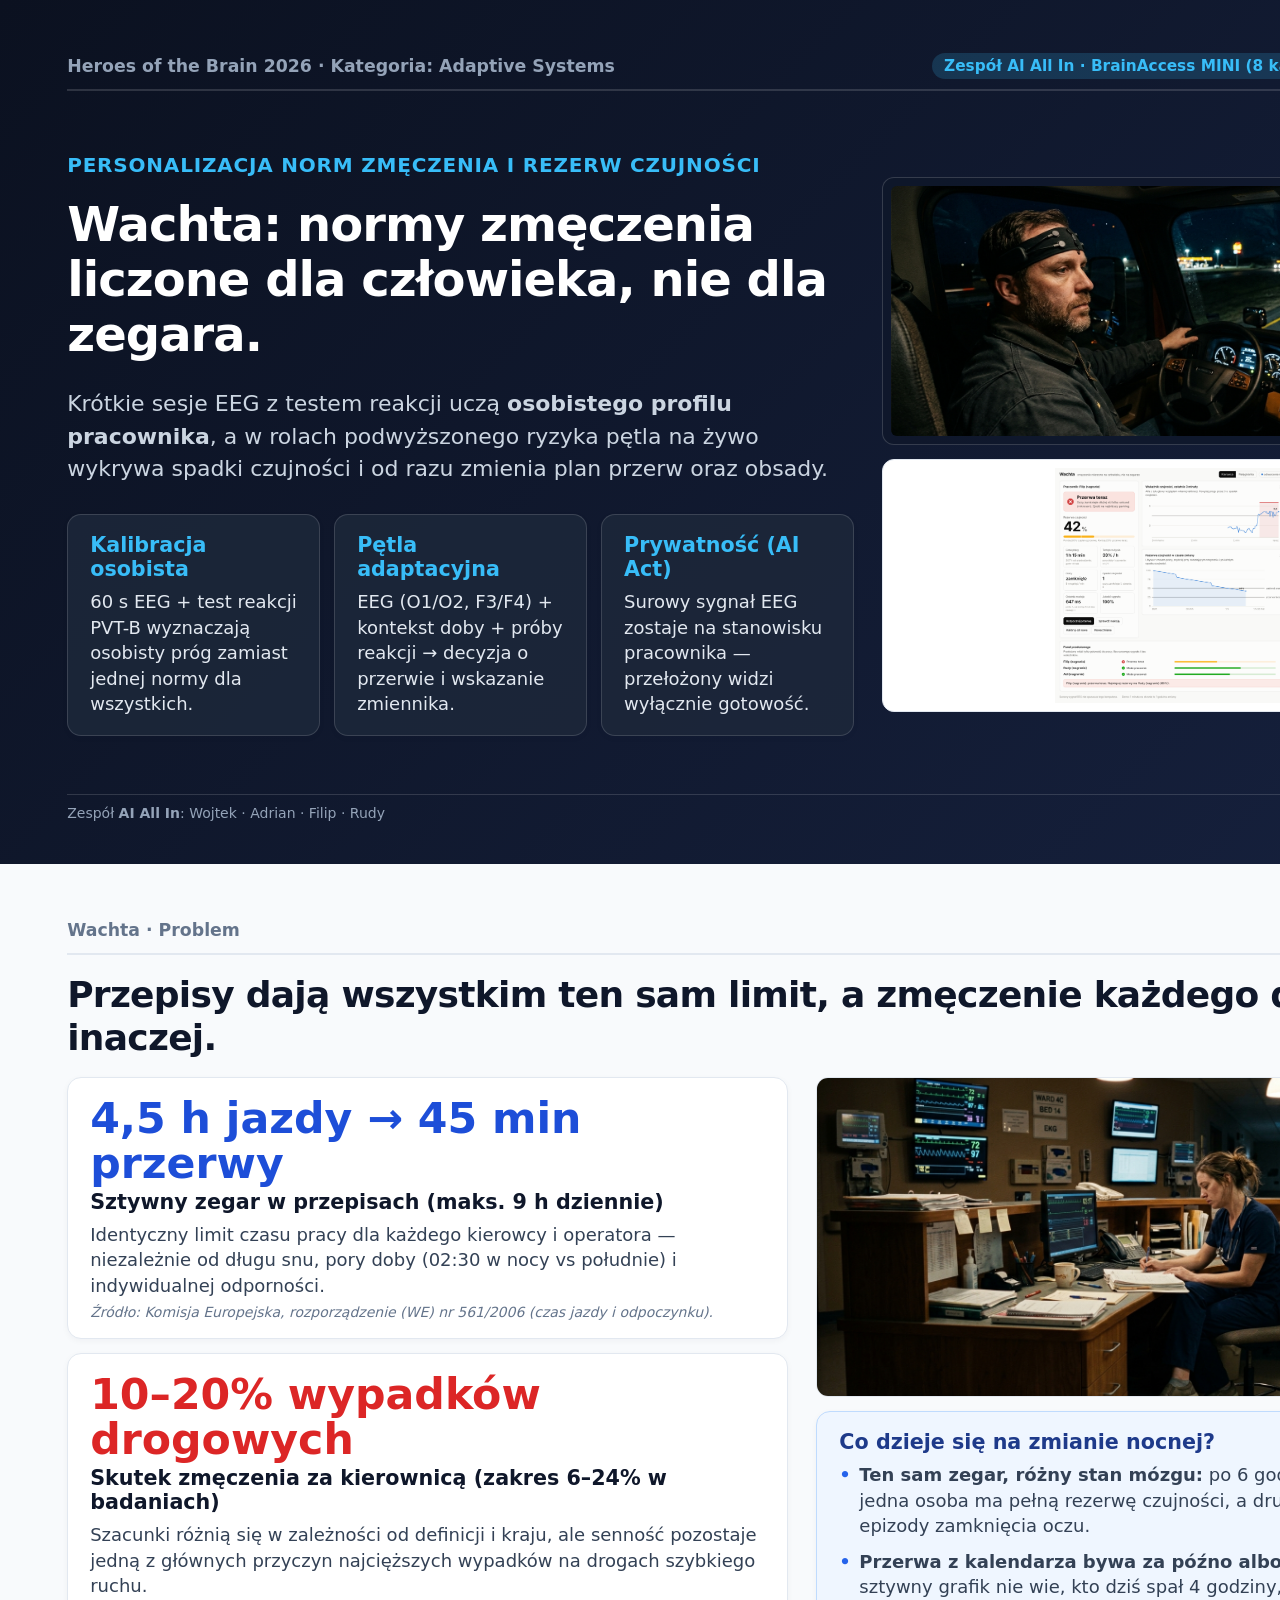
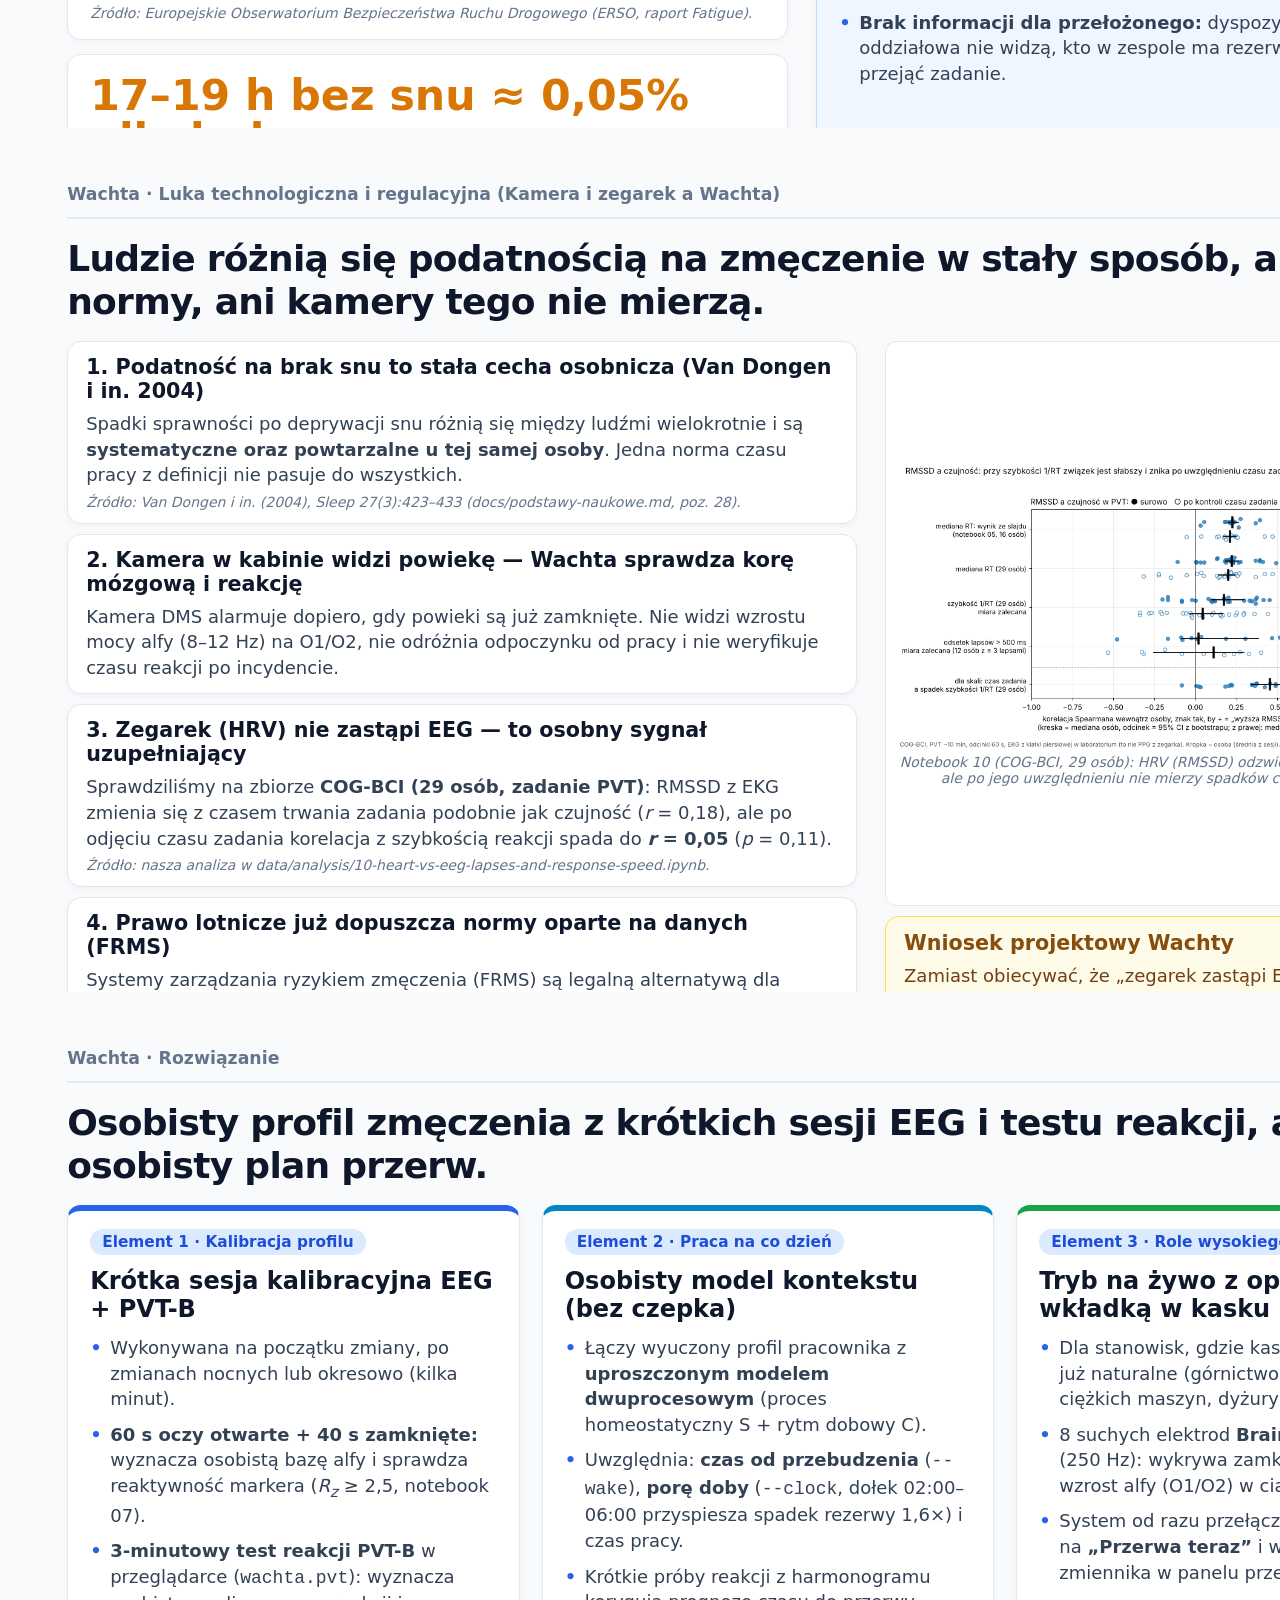
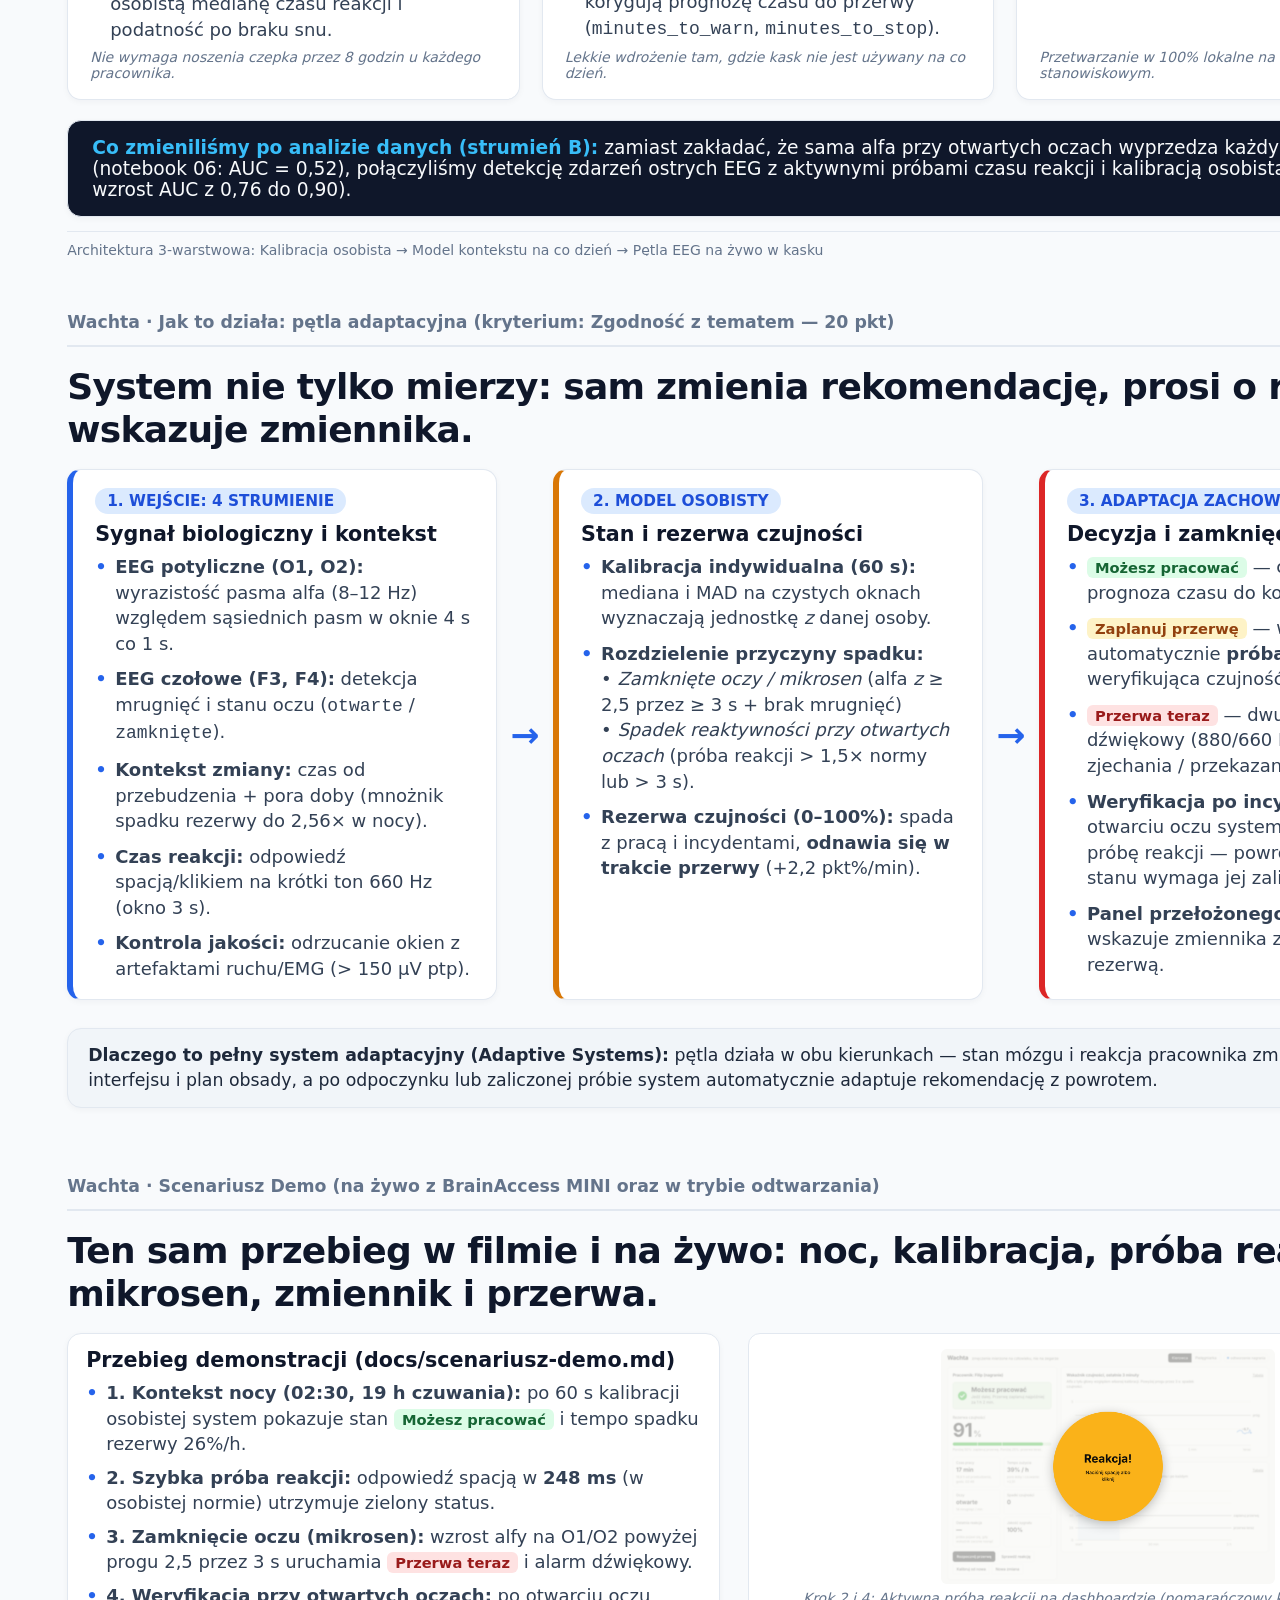
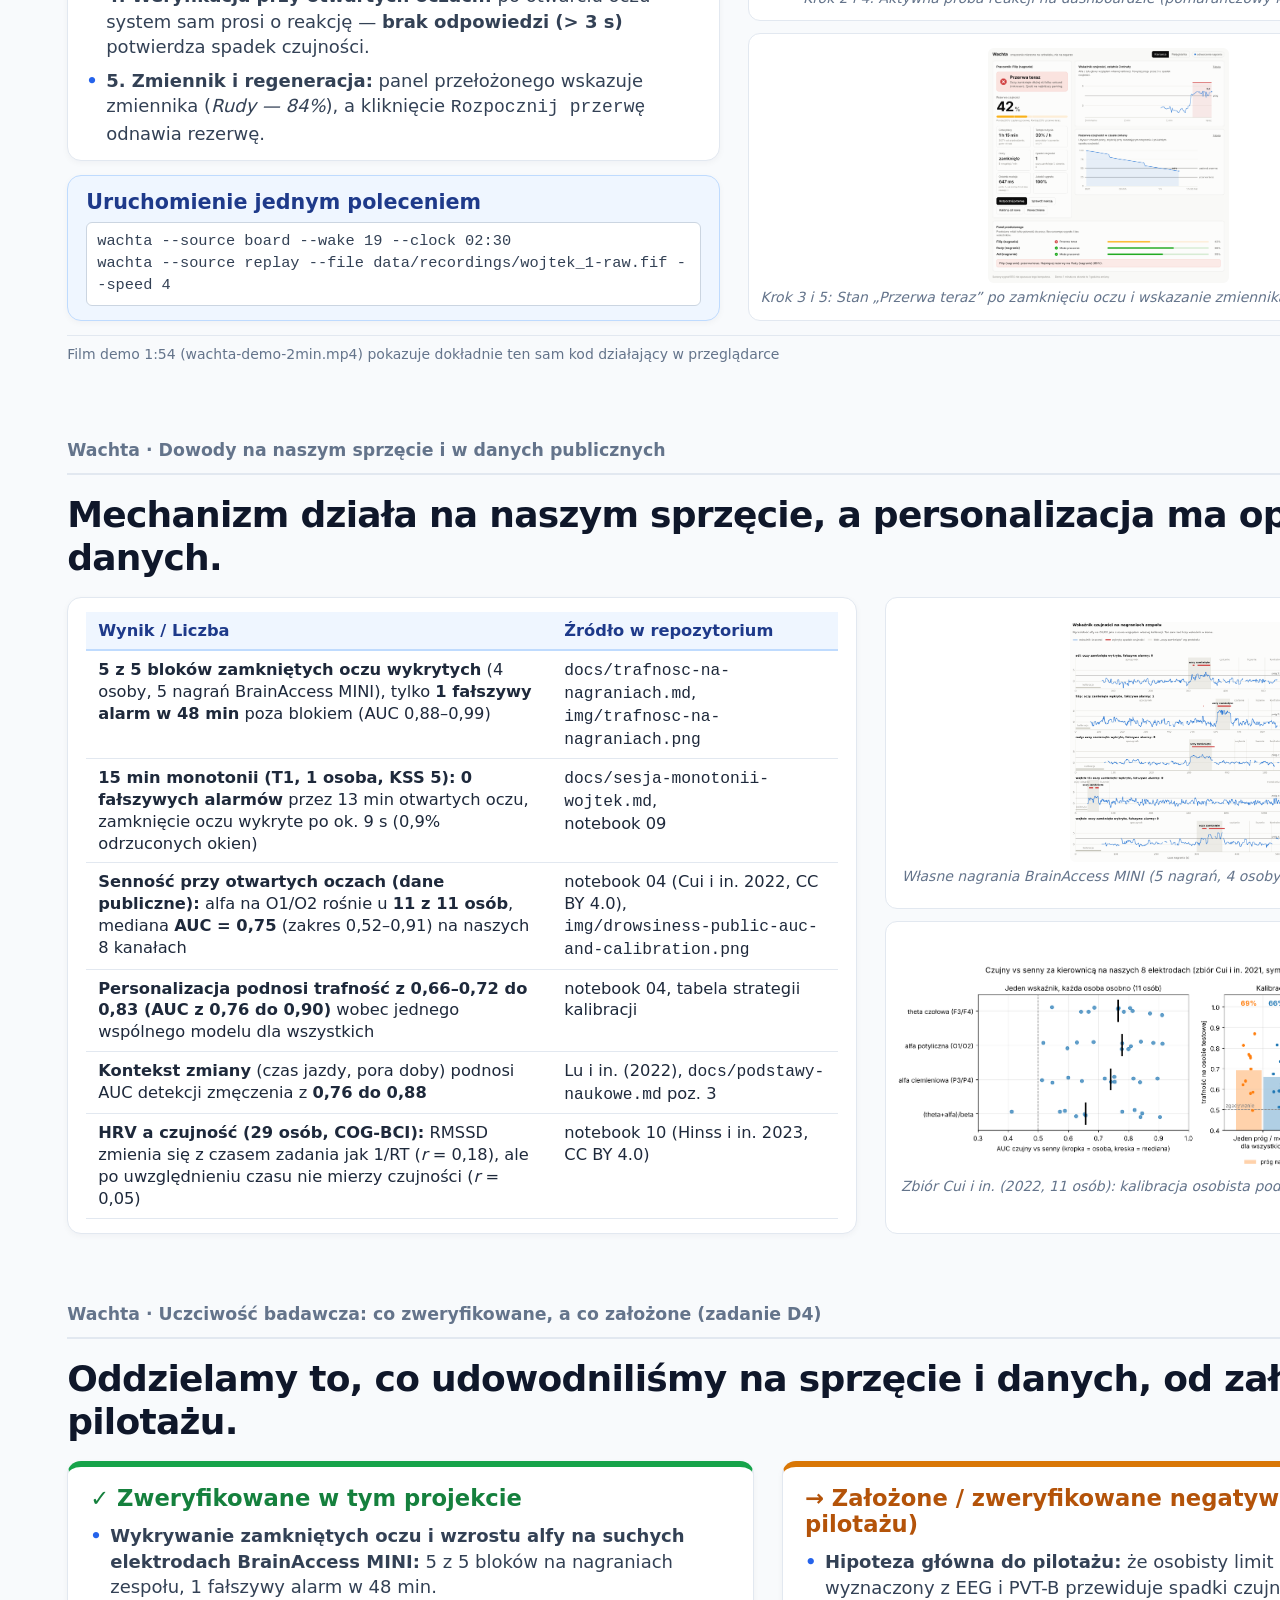
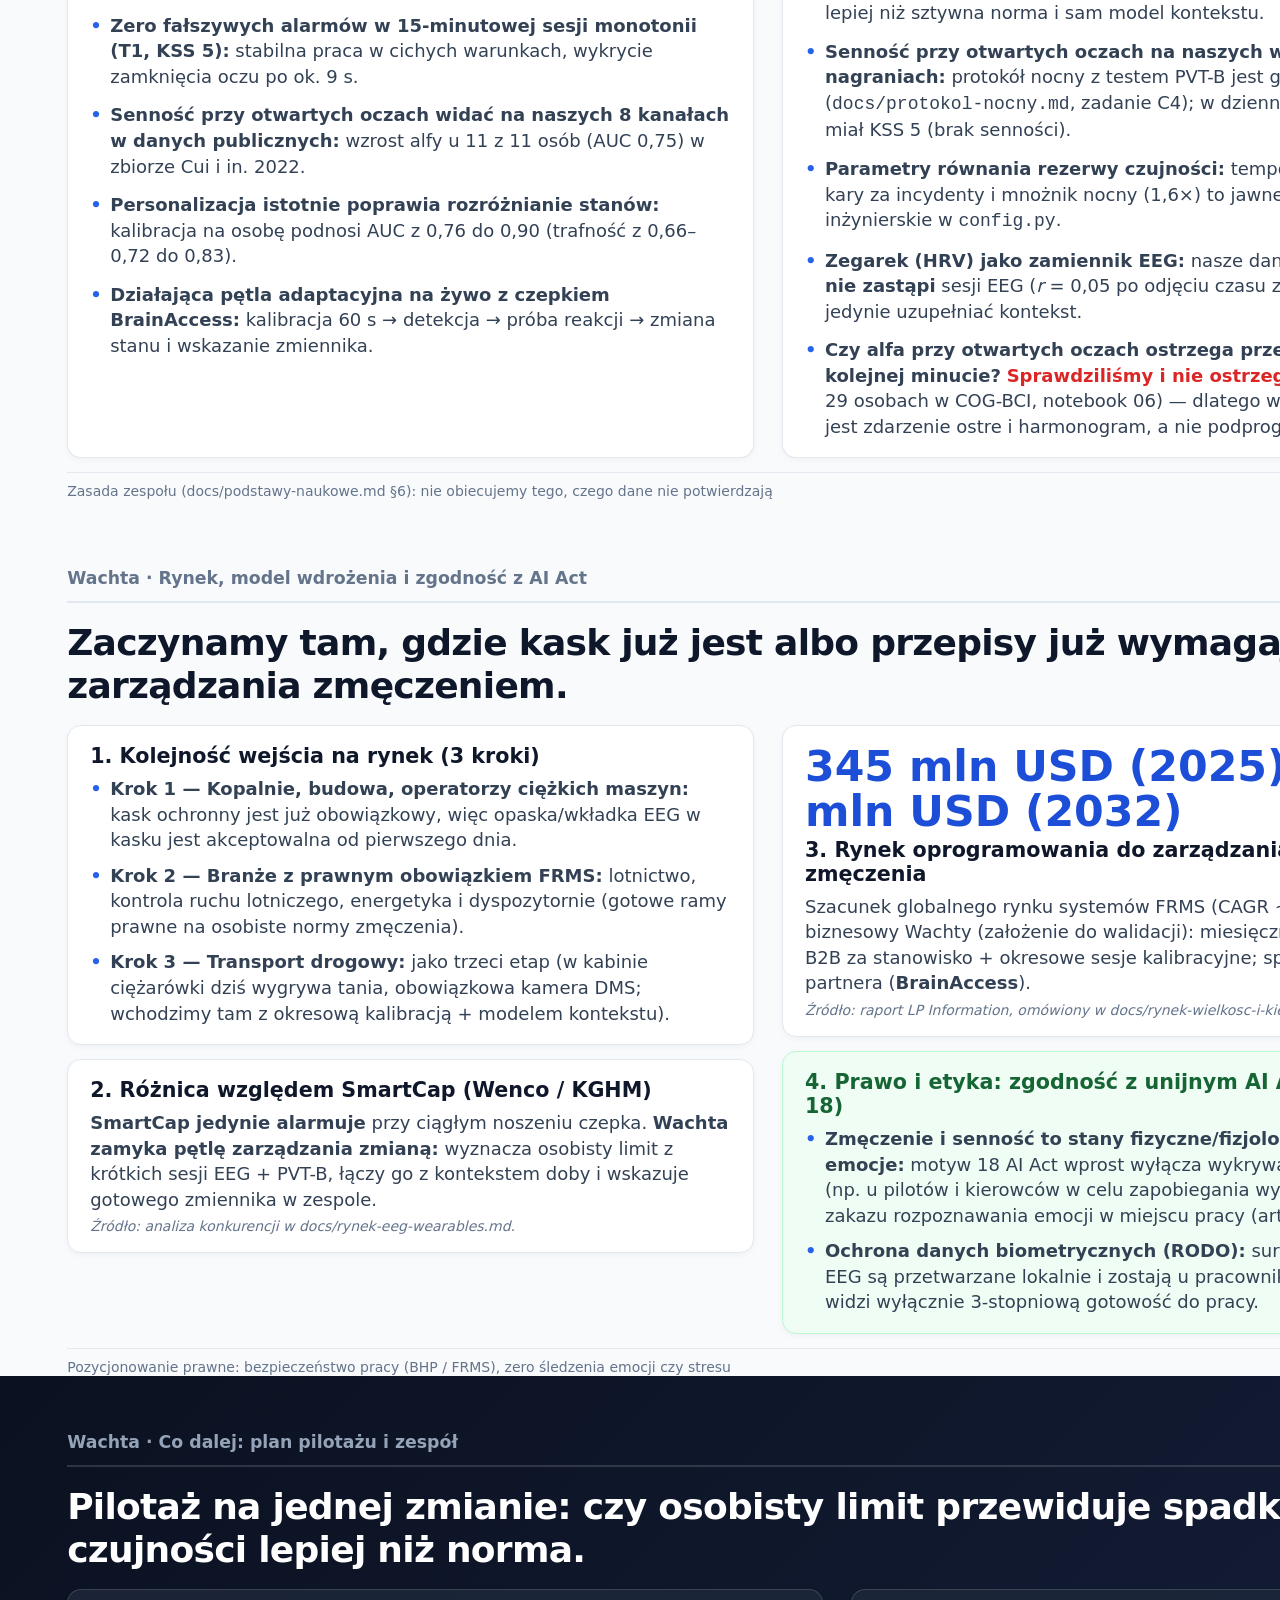
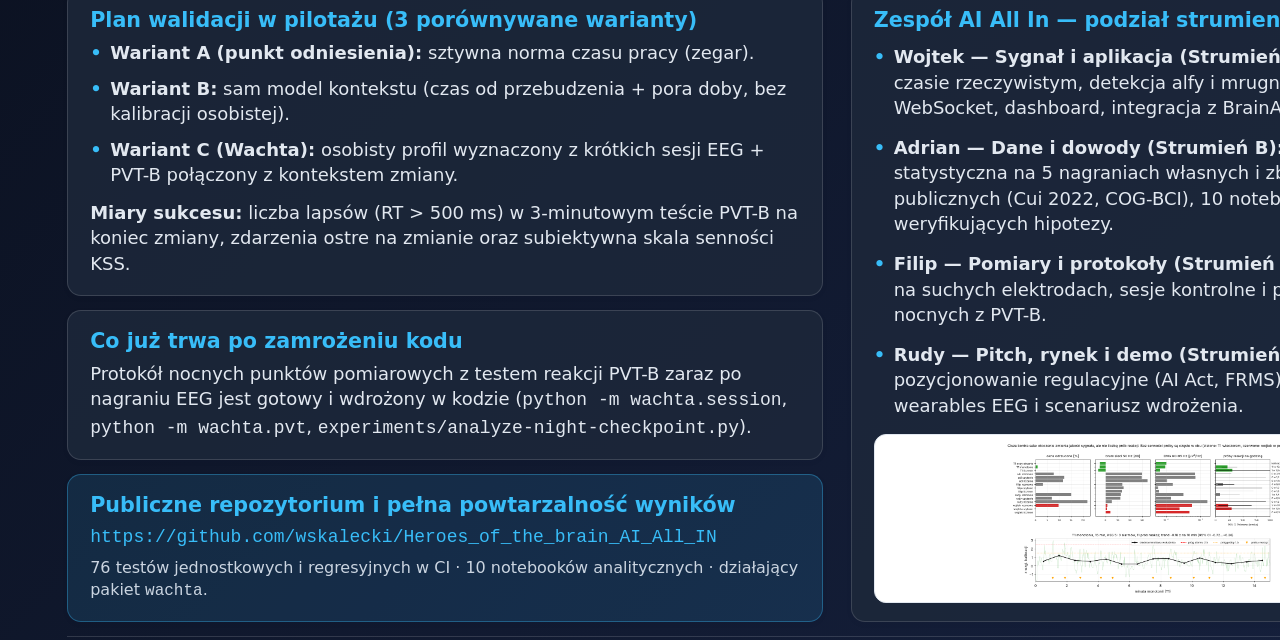
==== submission/wachta-prezentacja-10-slajdow.html @ 7fca59a5 "Add 2-minute demo MP4 and 10-slide presentation PDF/HTML" ====
<!DOCTYPE html>
<html lang="pl">
<head>
<meta charset="utf-8">
<title>Wachta — Prezentacja 10 slajdów (Heroes of the Brain 2026)</title>
<style>
  @page {
    size: 16in 9in;
    margin: 0;
  }
  * {
    box-sizing: border-box;
    margin: 0;
    padding: 0;
    -webkit-print-color-adjust: exact !important;
    print-color-adjust: exact !important;
  }
  body {
    font-family: -apple-system, BlinkMacSystemFont, "Segoe UI", Roboto, "DejaVu Sans", sans-serif;
    background: #0f172a;
    color: #0f172a;
  }
  .slide {
    width: 16in;
    height: 9in;
    page-break-after: always;
    break-after: page;
    position: relative;
    overflow: hidden;
    background: #f8fafc;
    display: flex;
    flex-direction: column;
    justify-content: space-between;
    padding: 0.55in 0.7in 0.45in 0.7in;
  }
  .slide.dark {
    background: linear-gradient(135deg, #0b1120 0%, #16213e 100%);
    color: #f8fafc;
  }
  .topbar {
    display: flex;
    justify-content: space-between;
    align-items: center;
    font-size: 13pt;
    font-weight: 600;
    color: #64748b;
    border-bottom: 2px solid #e2e8f0;
    padding-bottom: 10px;
    margin-bottom: 18px;
  }
  .slide.dark .topbar {
    color: #94a3b8;
    border-bottom-color: rgba(255,255,255,0.14);
  }
  .pill {
    display: inline-block;
    padding: 4px 12px;
    border-radius: 999px;
    font-size: 11.5pt;
    font-weight: 700;
    background: #dbeafe;
    color: #1d4ed8;
  }
  .slide.dark .pill {
    background: rgba(56, 189, 248, 0.18);
    color: #38bdf8;
  }
  h1.headline {
    font-size: 27pt;
    line-height: 1.2;
    font-weight: 800;
    color: #0f172a;
    margin-bottom: 18px;
    letter-spacing: -0.02em;
  }
  .slide.dark h1.headline {
    color: #ffffff;
  }
  .content {
    flex: 1;
    display: flex;
    gap: 28px;
    align-items: stretch;
  }
  .col {
    flex: 1;
    display: flex;
    flex-direction: column;
    gap: 14px;
  }
  .card {
    background: #ffffff;
    border: 1.5px solid #e2e8f0;
    border-radius: 14px;
    padding: 18px 22px;
    box-shadow: 0 2px 6px rgba(15, 23, 42, 0.04);
  }
  .slide.dark .card {
    background: rgba(30, 41, 59, 0.82);
    border-color: rgba(255, 255, 255, 0.14);
    color: #f1f5f9;
  }
  .card h3 {
    font-size: 15.5pt;
    font-weight: 700;
    margin-bottom: 8px;
    color: #0f172a;
  }
  .slide.dark .card h3 {
    color: #38bdf8;
  }
  .card p, .card li {
    font-size: 13.5pt;
    line-height: 1.42;
    color: #334155;
  }
  .slide.dark .card p, .slide.dark .card li {
    color: #e2e8f0;
  }
  ul.clean {
    list-style: none;
    display: flex;
    flex-direction: column;
    gap: 10px;
  }
  ul.clean li {
    position: relative;
    padding-left: 20px;
  }
  ul.clean li::before {
    content: "•";
    position: absolute;
    left: 0;
    color: #2563eb;
    font-weight: 900;
  }
  .slide.dark ul.clean li::before {
    color: #38bdf8;
  }
  .stat-num {
    font-size: 32pt;
    font-weight: 800;
    color: #1d4ed8;
    line-height: 1.05;
    margin-bottom: 4px;
  }
  .stat-num.warn {
    color: #d97706;
  }
  .stat-num.danger {
    color: #dc2626;
  }
  .stat-num.ok {
    color: #15803d;
  }
  .source {
    font-size: 10.5pt;
    color: #64748b;
    margin-top: 6px;
    font-style: italic;
  }
  .slide.dark .source {
    color: #94a3b8;
  }
  .footer {
    display: flex;
    justify-content: space-between;
    align-items: center;
    font-size: 10.5pt;
    color: #64748b;
    border-top: 1px solid #e2e8f0;
    padding-top: 10px;
    margin-top: 14px;
  }
  .slide.dark .footer {
    color: #94a3b8;
    border-top-color: rgba(255,255,255,0.14);
  }
  table.data-table {
    width: 100%;
    border-collapse: collapse;
    font-size: 12.2pt;
  }
  table.data-table th {
    background: #eff6ff;
    color: #1e3a8a;
    text-align: left;
    padding: 9px 12px;
    border-bottom: 2px solid #bfdbfe;
    font-weight: 700;
  }
  table.data-table td {
    padding: 8px 12px;
    border-bottom: 1px solid #e2e8f0;
    color: #1e293b;
    vertical-align: top;
    line-height: 1.34;
  }
  .img-box {
    background: #ffffff;
    border: 1.5px solid #e2e8f0;
    border-radius: 12px;
    padding: 10px;
    display: flex;
    flex-direction: column;
    align-items: center;
    justify-content: center;
  }
  .img-box img {
    max-width: 100%;
    max-height: 100%;
    object-fit: contain;
    border-radius: 6px;
  }
  .flow-grid {
    display: grid;
    grid-template-columns: 1fr 40px 1fr 40px 1fr;
    align-items: stretch;
    gap: 8px;
    width: 100%;
  }
  .flow-arrow {
    display: flex;
    align-items: center;
    justify-content: center;
    font-size: 26pt;
    font-weight: 800;
    color: #2563eb;
  }
  .badge-green {
    background: #dcfce7;
    color: #166534;
    padding: 2px 8px;
    border-radius: 6px;
    font-weight: 700;
    font-size: 11pt;
  }
  .badge-amber {
    background: #fef3c7;
    color: #92400e;
    padding: 2px 8px;
    border-radius: 6px;
    font-weight: 700;
    font-size: 11pt;
  }
  .badge-red {
    background: #fee2e2;
    color: #991b1b;
    padding: 2px 8px;
    border-radius: 6px;
    font-weight: 700;
    font-size: 11pt;
  }
</style>
</head>
<body>

<!-- SLAJD 1: TYTUŁ -->
<section class="slide dark">
  <div class="topbar">
    <span>Heroes of the Brain 2026 · Kategoria: <strong>Adaptive Systems</strong></span>
    <span class="pill">Zespół AI All In · BrainAccess MINI (8 kanałów EEG, 250 Hz)</span>
  </div>
  <div class="content" style="align-items: center;">
    <div class="col" style="flex: 1.18; gap: 20px;">
      <div style="font-size: 15pt; font-weight: 700; color: #38bdf8; letter-spacing: 0.04em; text-transform: uppercase;">
        Personalizacja norm zmęczenia i rezerw czujności
      </div>
      <h1 class="headline" style="font-size: 36pt; line-height: 1.15; margin-bottom: 6px;">
        Wachta: normy zmęczenia liczone dla człowieka, nie dla zegara.
      </h1>
      <p style="font-size: 16.5pt; line-height: 1.48; color: #cbd5e1;">
        Krótkie sesje EEG z testem reakcji uczą <strong>osobistego profilu pracownika</strong>, a w rolach podwyższonego ryzyka pętla na żywo wykrywa spadki czujności i od razu zmienia plan przerw oraz obsady.
      </p>
      <div style="display: grid; grid-template-columns: repeat(3, 1fr); gap: 14px; margin-top: 8px;">
        <div class="card">
          <h3>Kalibracja osobista</h3>
          <p>60 s EEG + test reakcji PVT-B wyznaczają osobisty próg zamiast jednej normy dla wszystkich.</p>
        </div>
        <div class="card">
          <h3>Pętla adaptacyjna</h3>
          <p>EEG (O1/O2, F3/F4) + kontekst doby + próby reakcji → decyzja o przerwie i wskazanie zmiennika.</p>
        </div>
        <div class="card">
          <h3>Prywatność (AI Act)</h3>
          <p>Surowy sygnał EEG zostaje na stanowisku pracownika — przełożony widzi wyłącznie gotowość.</p>
        </div>
      </div>
    </div>
    <div class="col" style="flex: 0.88; gap: 14px;">
      <div class="img-box" style="background: rgba(15,23,42,0.7); border-color: rgba(255,255,255,0.16); padding: 8px;">
        <img src="[data-uri]" style="height: 250px; width: 100%; object-fit: cover;">
      </div>
      <div class="img-box" style="background: #ffffff; padding: 8px;">
        <img src="[data-uri]" style="height: 235px; width: 100%; object-fit: contain;">
      </div>
    </div>
  </div>
  <div class="footer">
    <span>Zespół <strong>AI All In</strong>: Wojtek · Adrian · Filip · Rudy</span>
    <span>Slajd 1 / 10</span>
  </div>
</section>

<!-- SLAJD 2: PROBLEM -->
<section class="slide">
  <div class="topbar">
    <span>Wachta · Problem</span>
    <span class="pill">Slajd 2 / 10</span>
  </div>
  <h1 class="headline">Przepisy dają wszystkim ten sam limit, a zmęczenie każdego dopada inaczej.</h1>
  <div class="content">
    <div class="col" style="flex: 1.05;">
      <div class="card">
        <div class="stat-num">4,5 h jazdy → 45 min przerwy</div>
        <h3>Sztywny zegar w przepisach (maks. 9 h dziennie)</h3>
        <p>Identyczny limit czasu pracy dla każdego kierowcy i operatora — niezależnie od długu snu, pory doby (02:30 w nocy vs południe) i indywidualnej odporności.</p>
        <div class="source">Źródło: Komisja Europejska, rozporządzenie (WE) nr 561/2006 (czas jazdy i odpoczynku).</div>
      </div>
      <div class="card">
        <div class="stat-num danger">10–20% wypadków drogowych</div>
        <h3>Skutek zmęczenia za kierownicą (zakres 6–24% w badaniach)</h3>
        <p>Szacunki różnią się w zależności od definicji i kraju, ale senność pozostaje jedną z głównych przyczyn najcięższych wypadków na drogach szybkiego ruchu.</p>
        <div class="source">Źródło: Europejskie Obserwatorium Bezpieczeństwa Ruchu Drogowego (ERSO, raport Fatigue).</div>
      </div>
      <div class="card">
        <div class="stat-num warn">17–19 h bez snu ≈ 0,05% alkoholu</div>
        <h3>Spadek sprawności psychomotorycznej</h3>
        <p>Po 17–19 godzinach od przebudzenia czas reakcji i liczba pominięć bodźców spadają do poziomu odpowiadającego 0,5 promila alkoholu we krwi.</p>
        <div class="source">Źródło: Dawson i Reid (1997), Nature 388:235.</div>
      </div>
    </div>
    <div class="col" style="flex: 0.95;">
      <div class="img-box" style="padding: 0; overflow: hidden; height: 320px;">
        <img src="[data-uri]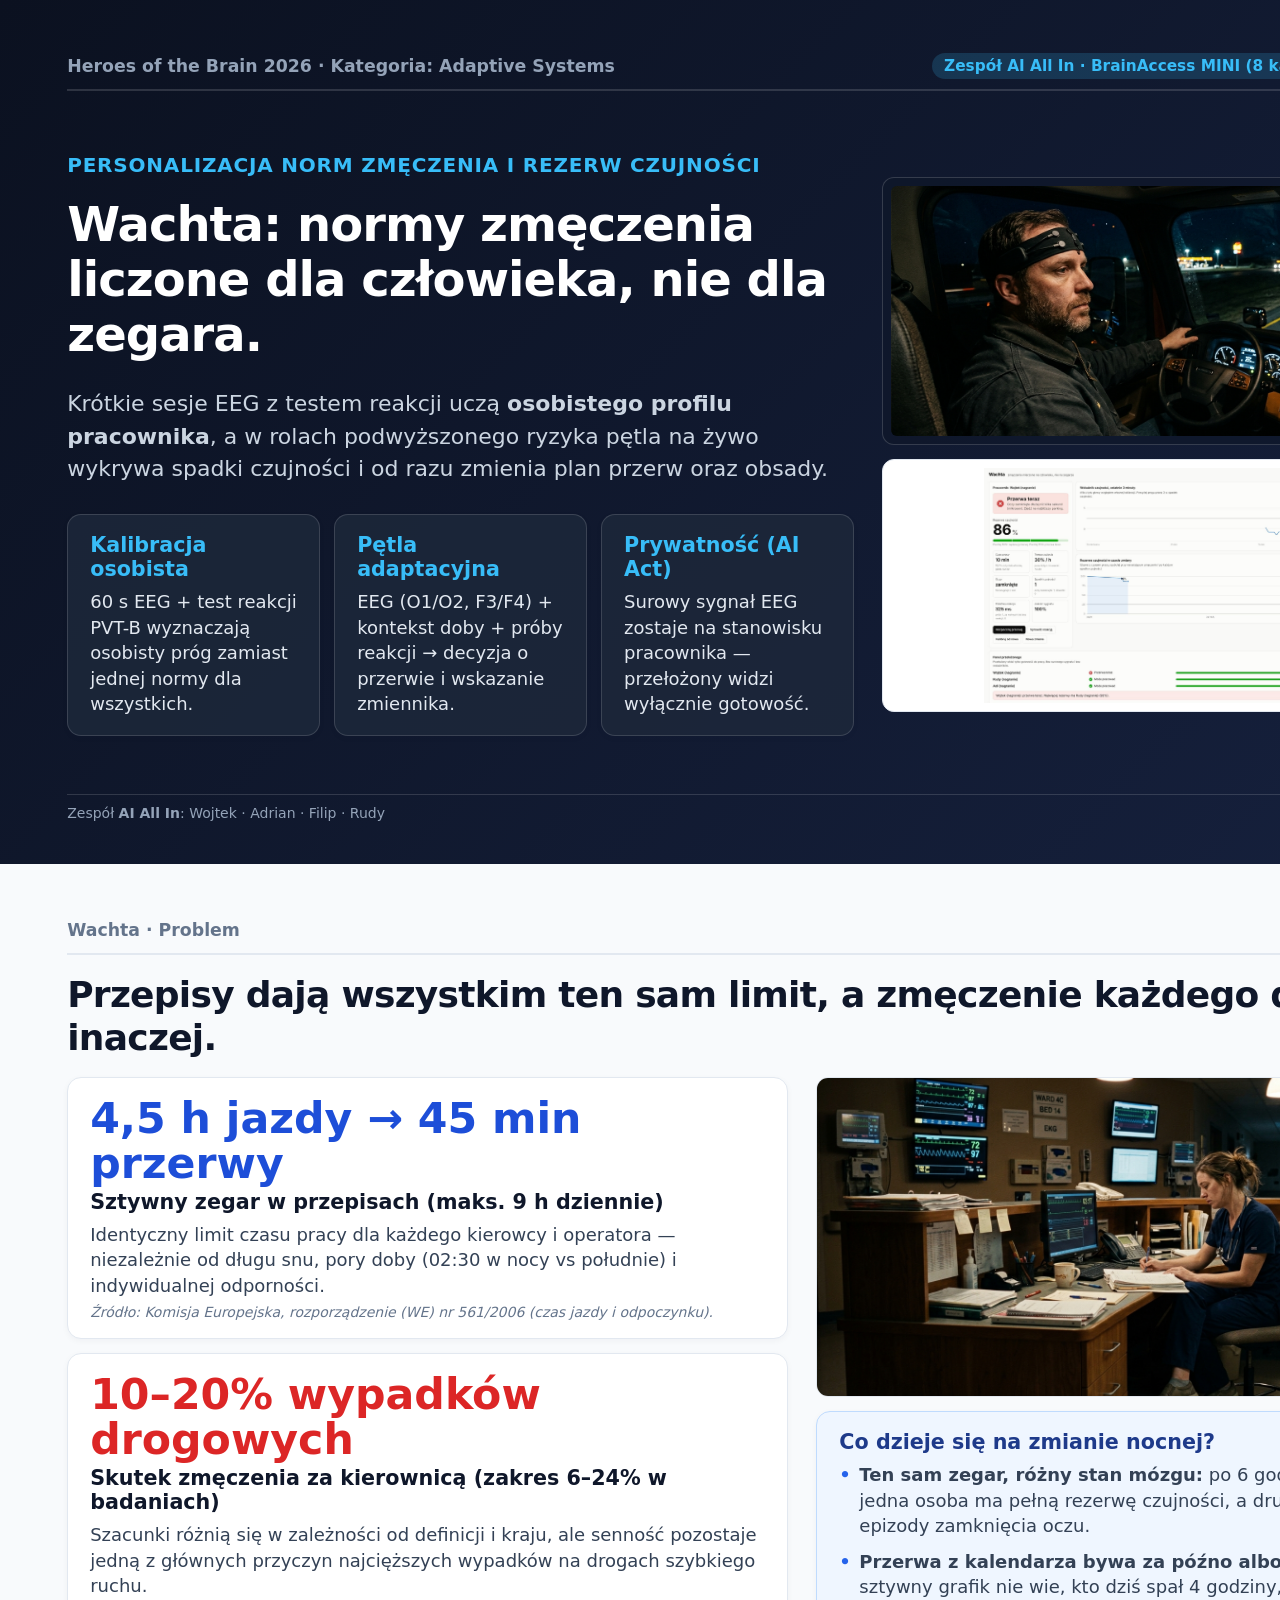
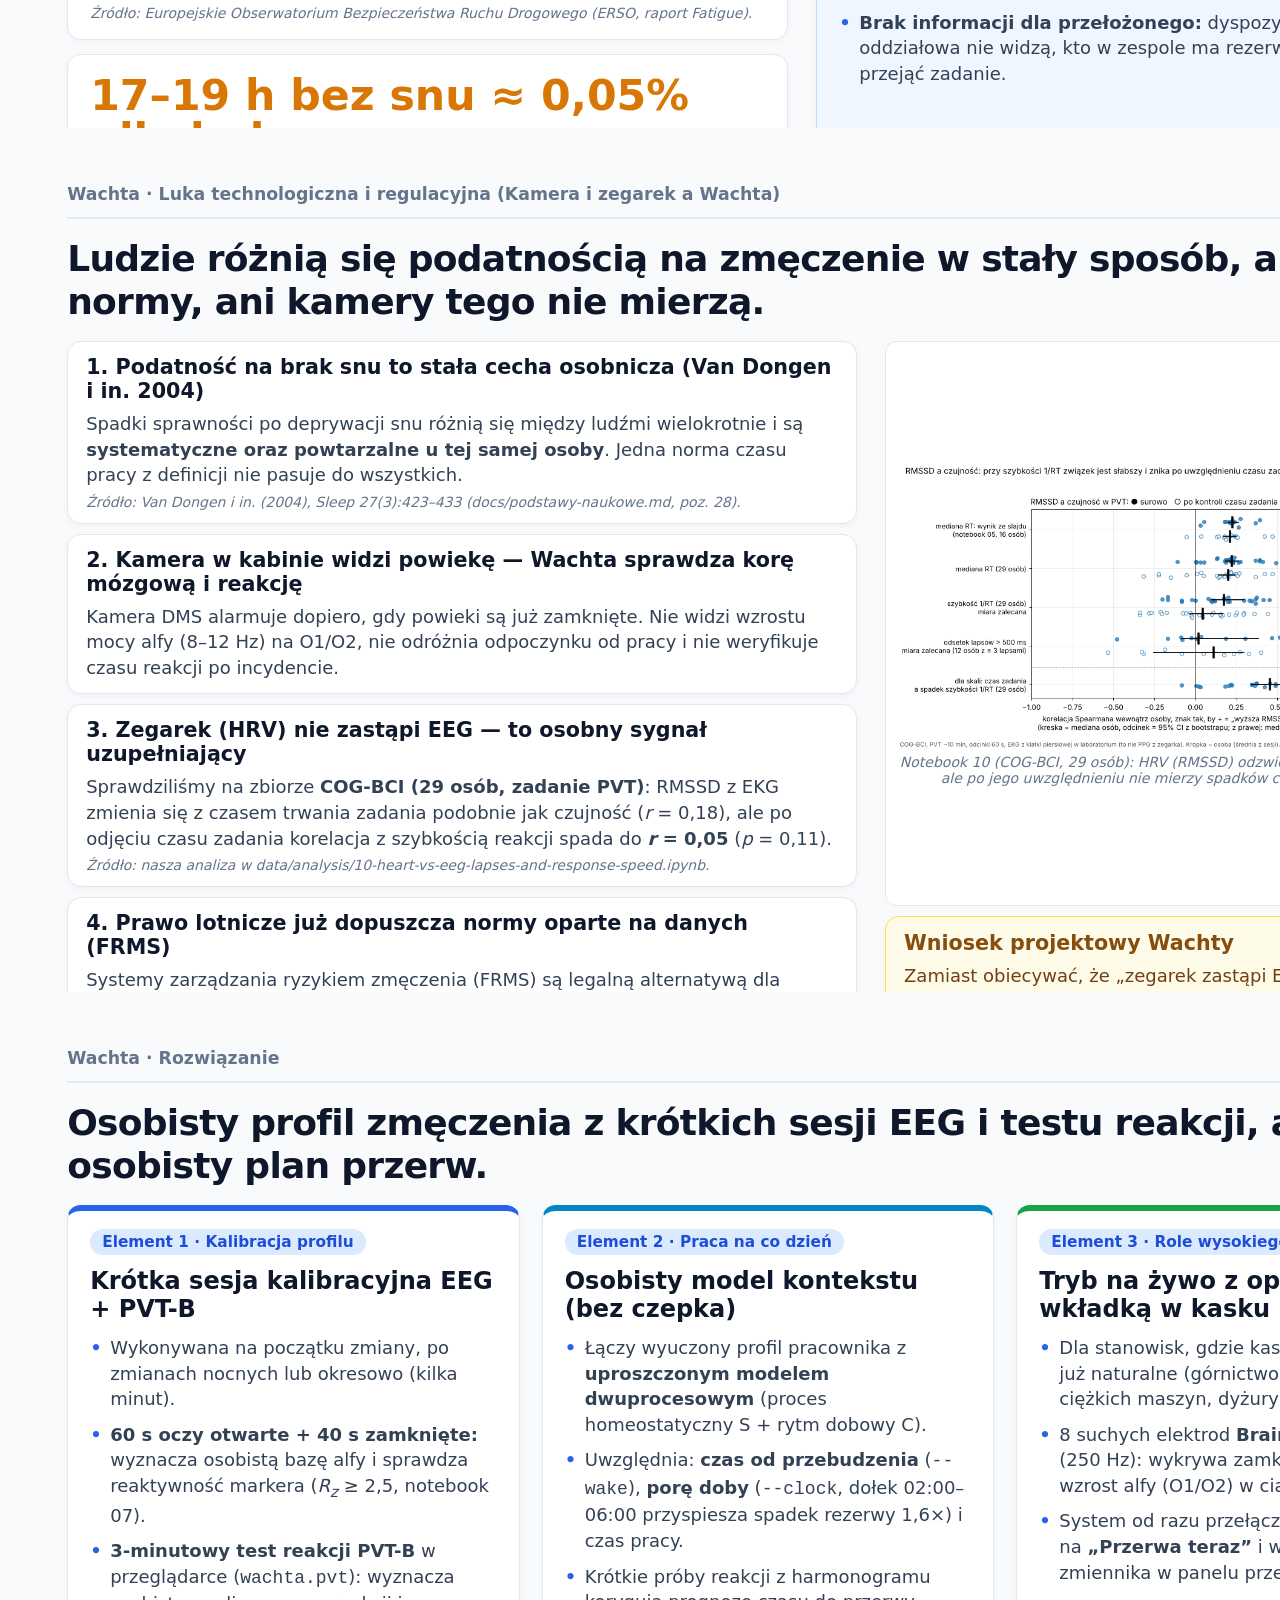
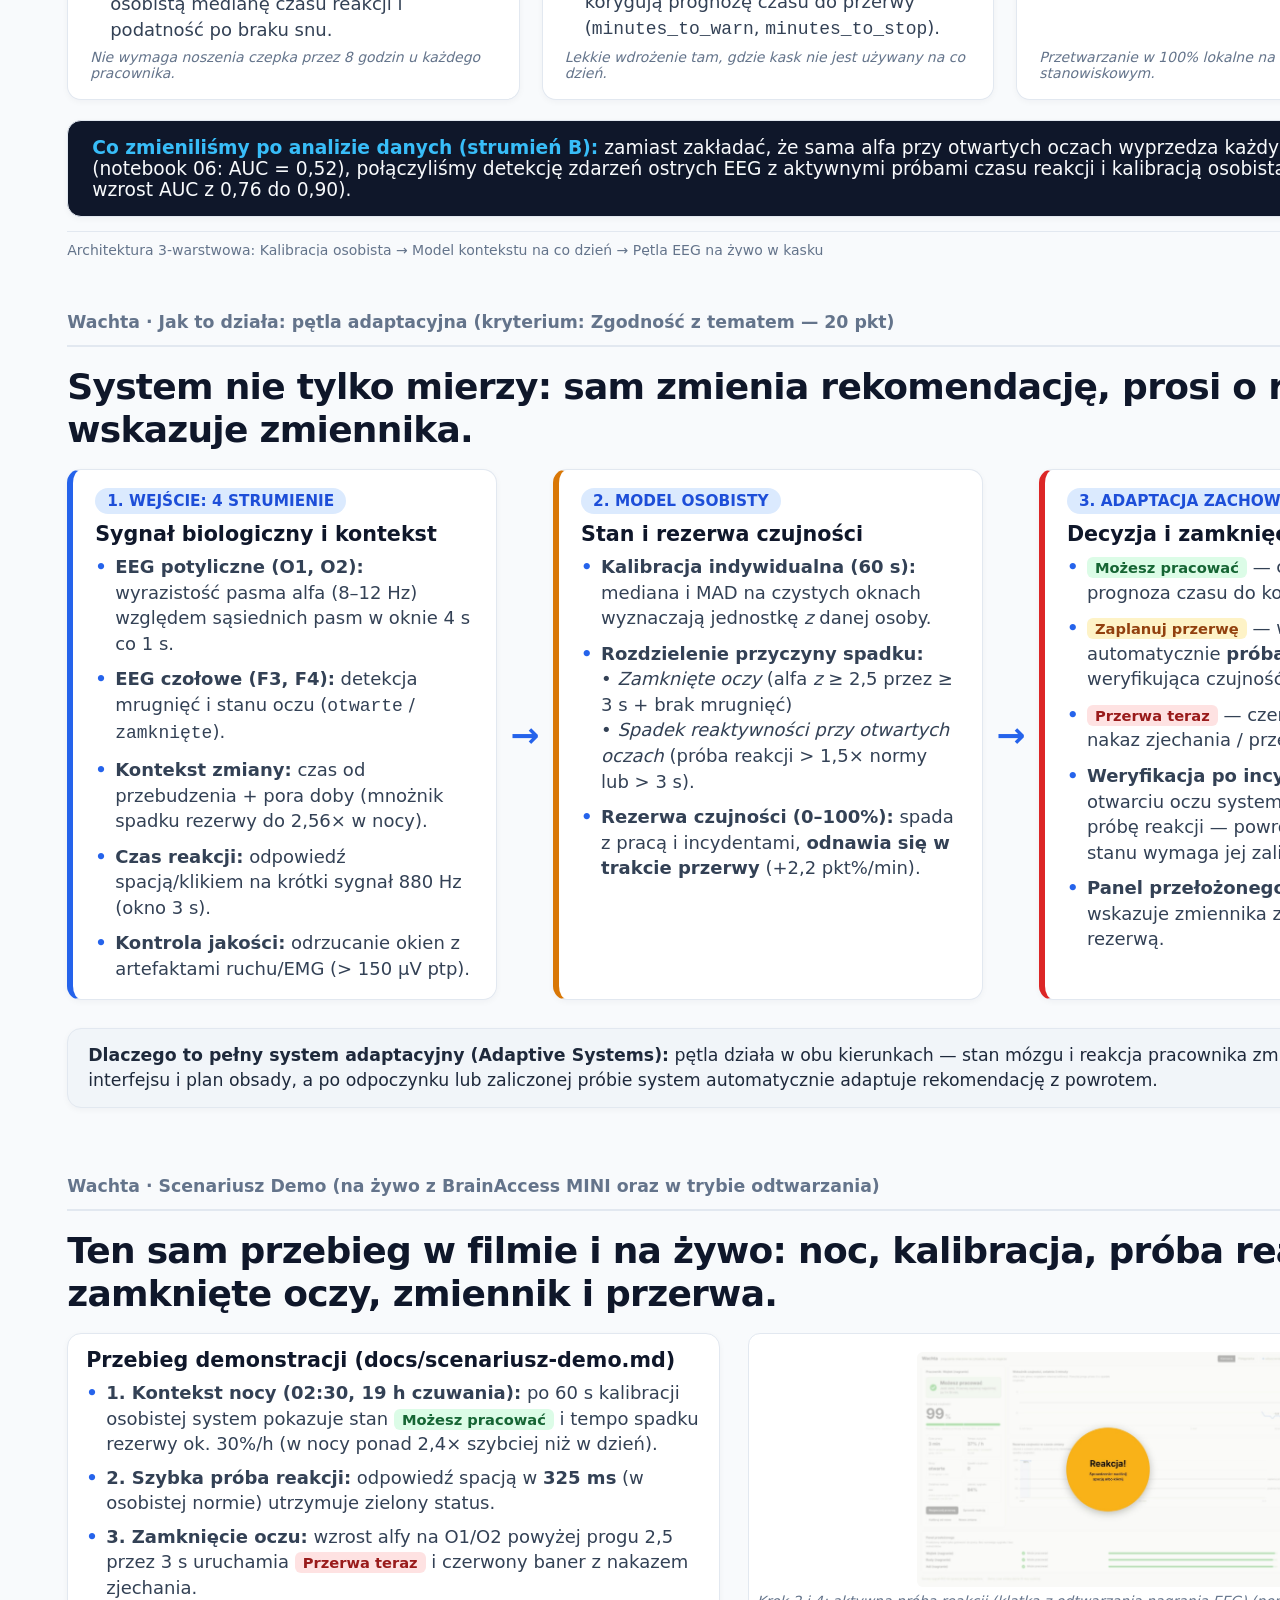
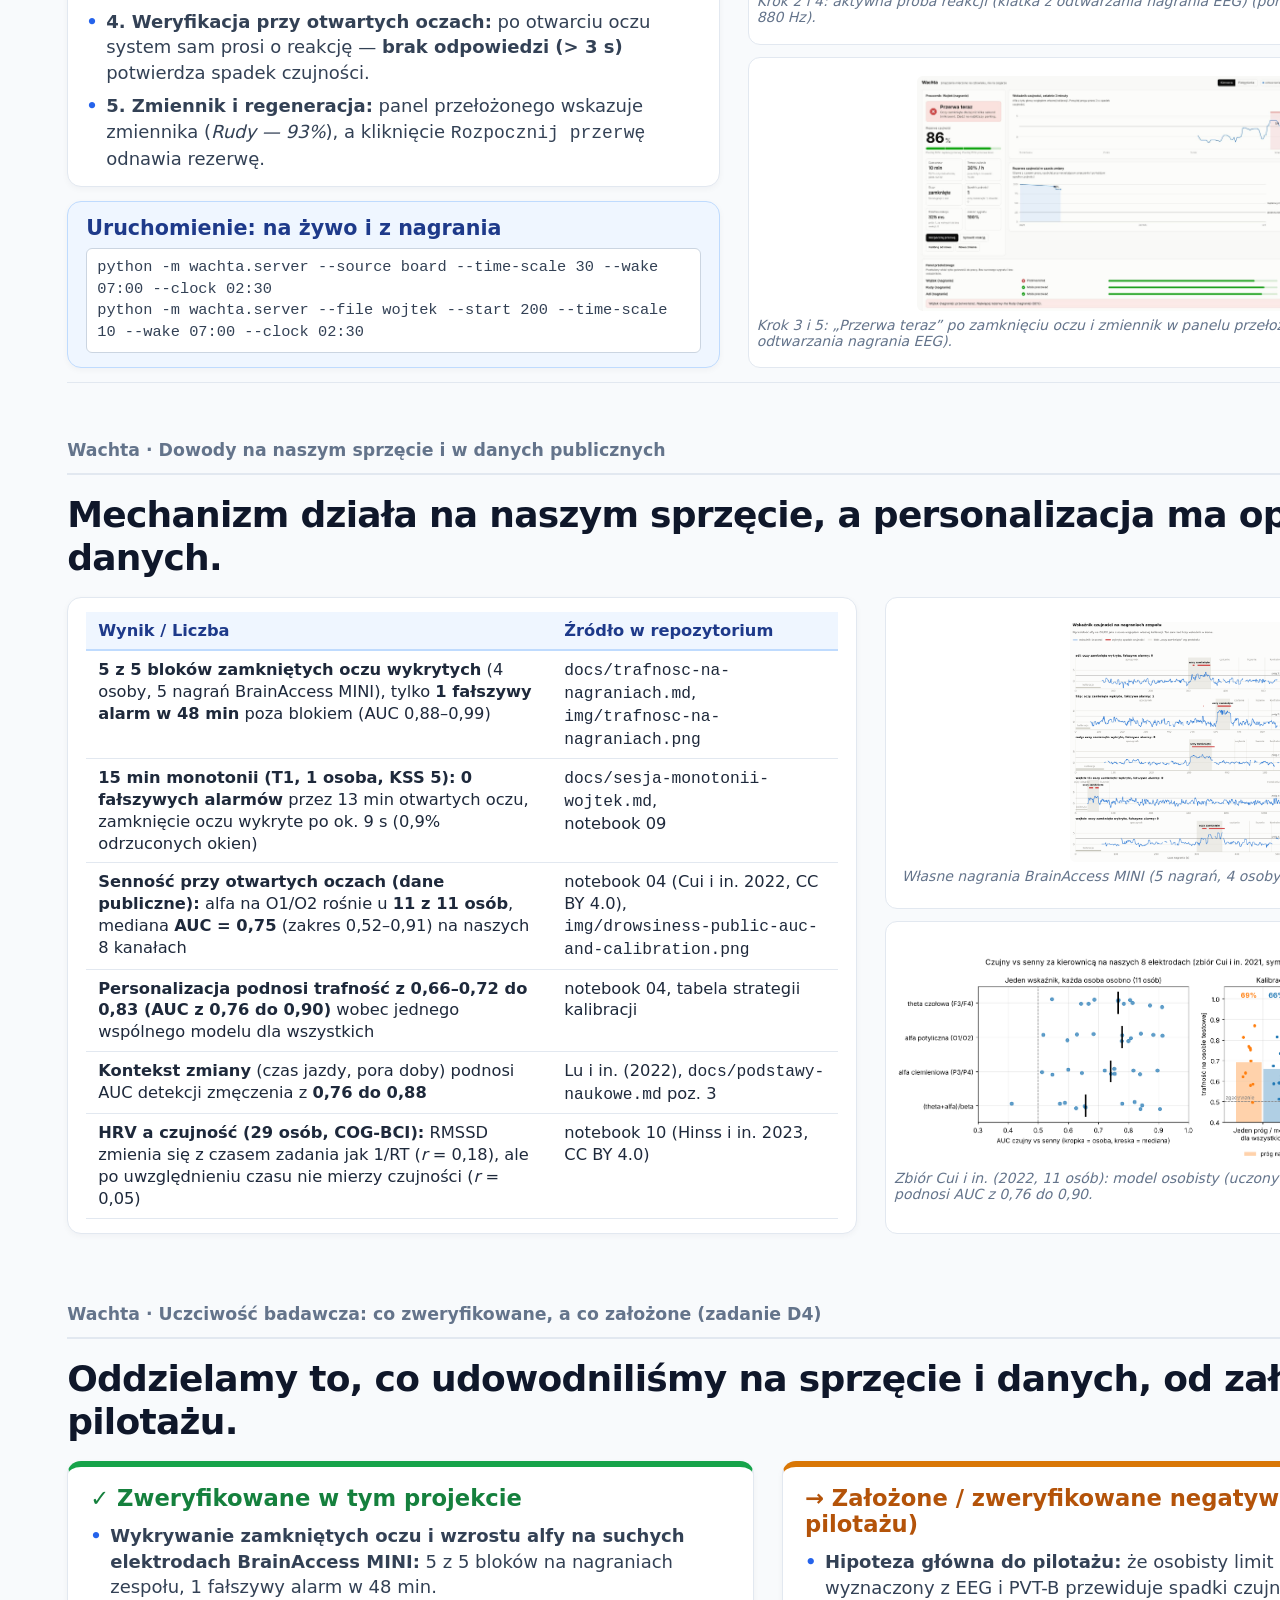
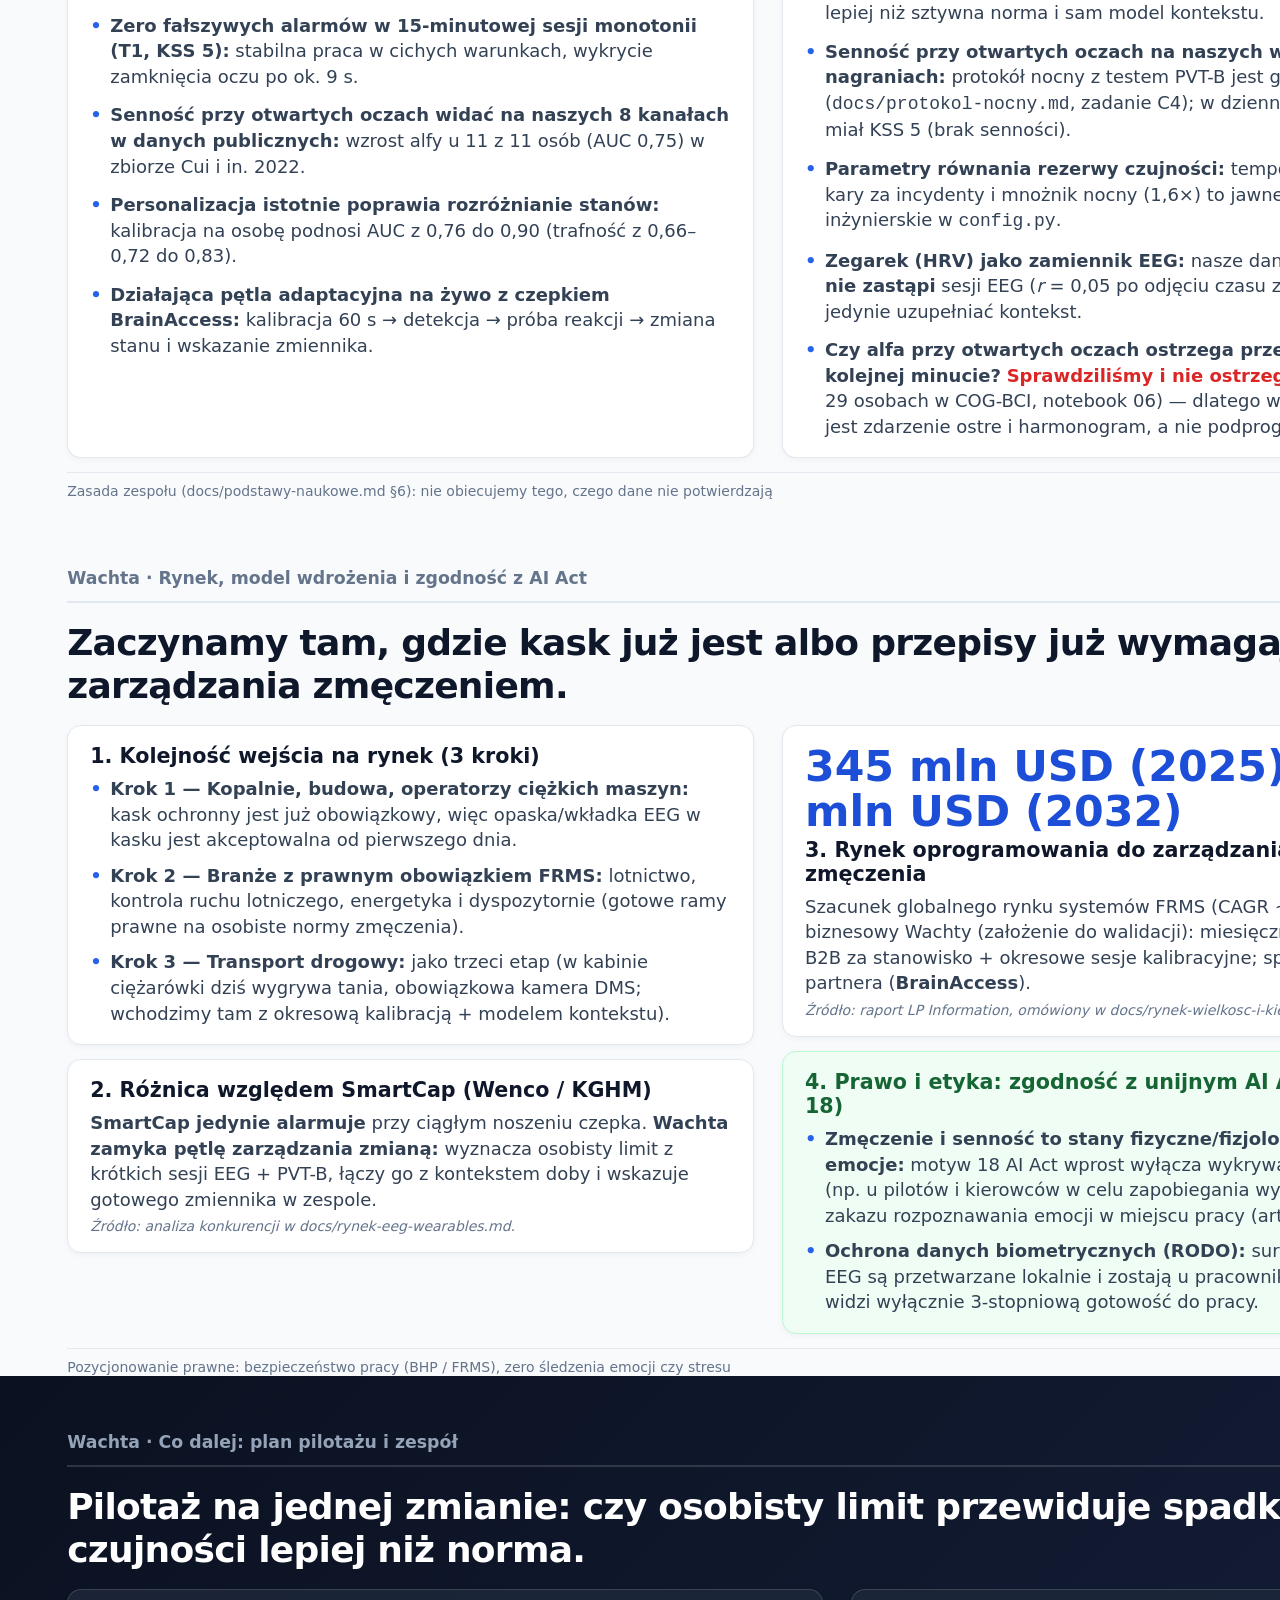
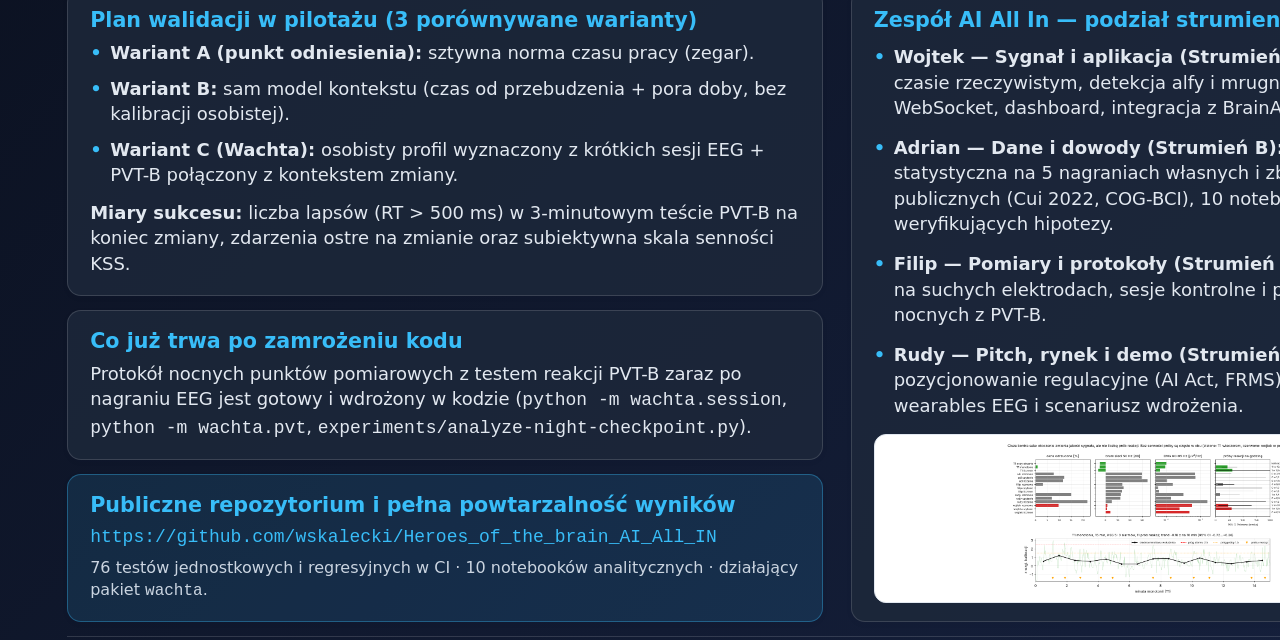
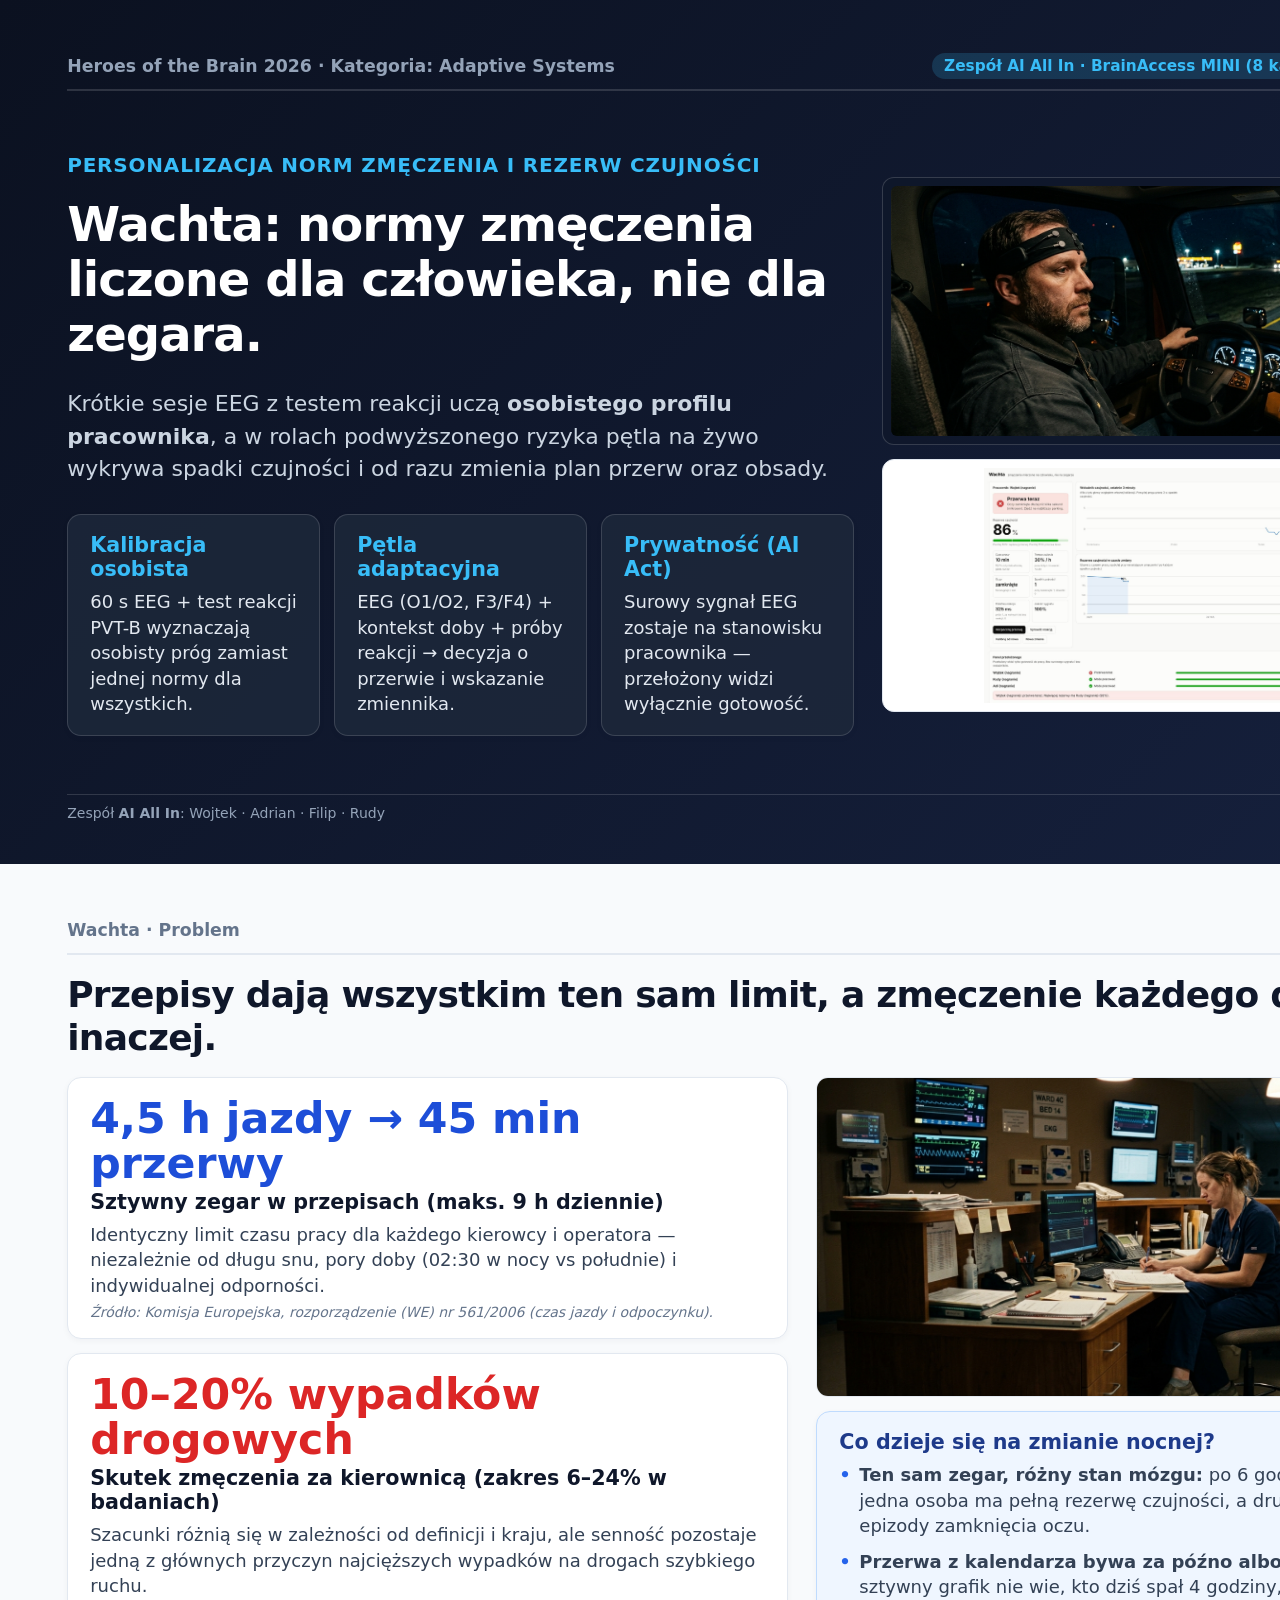
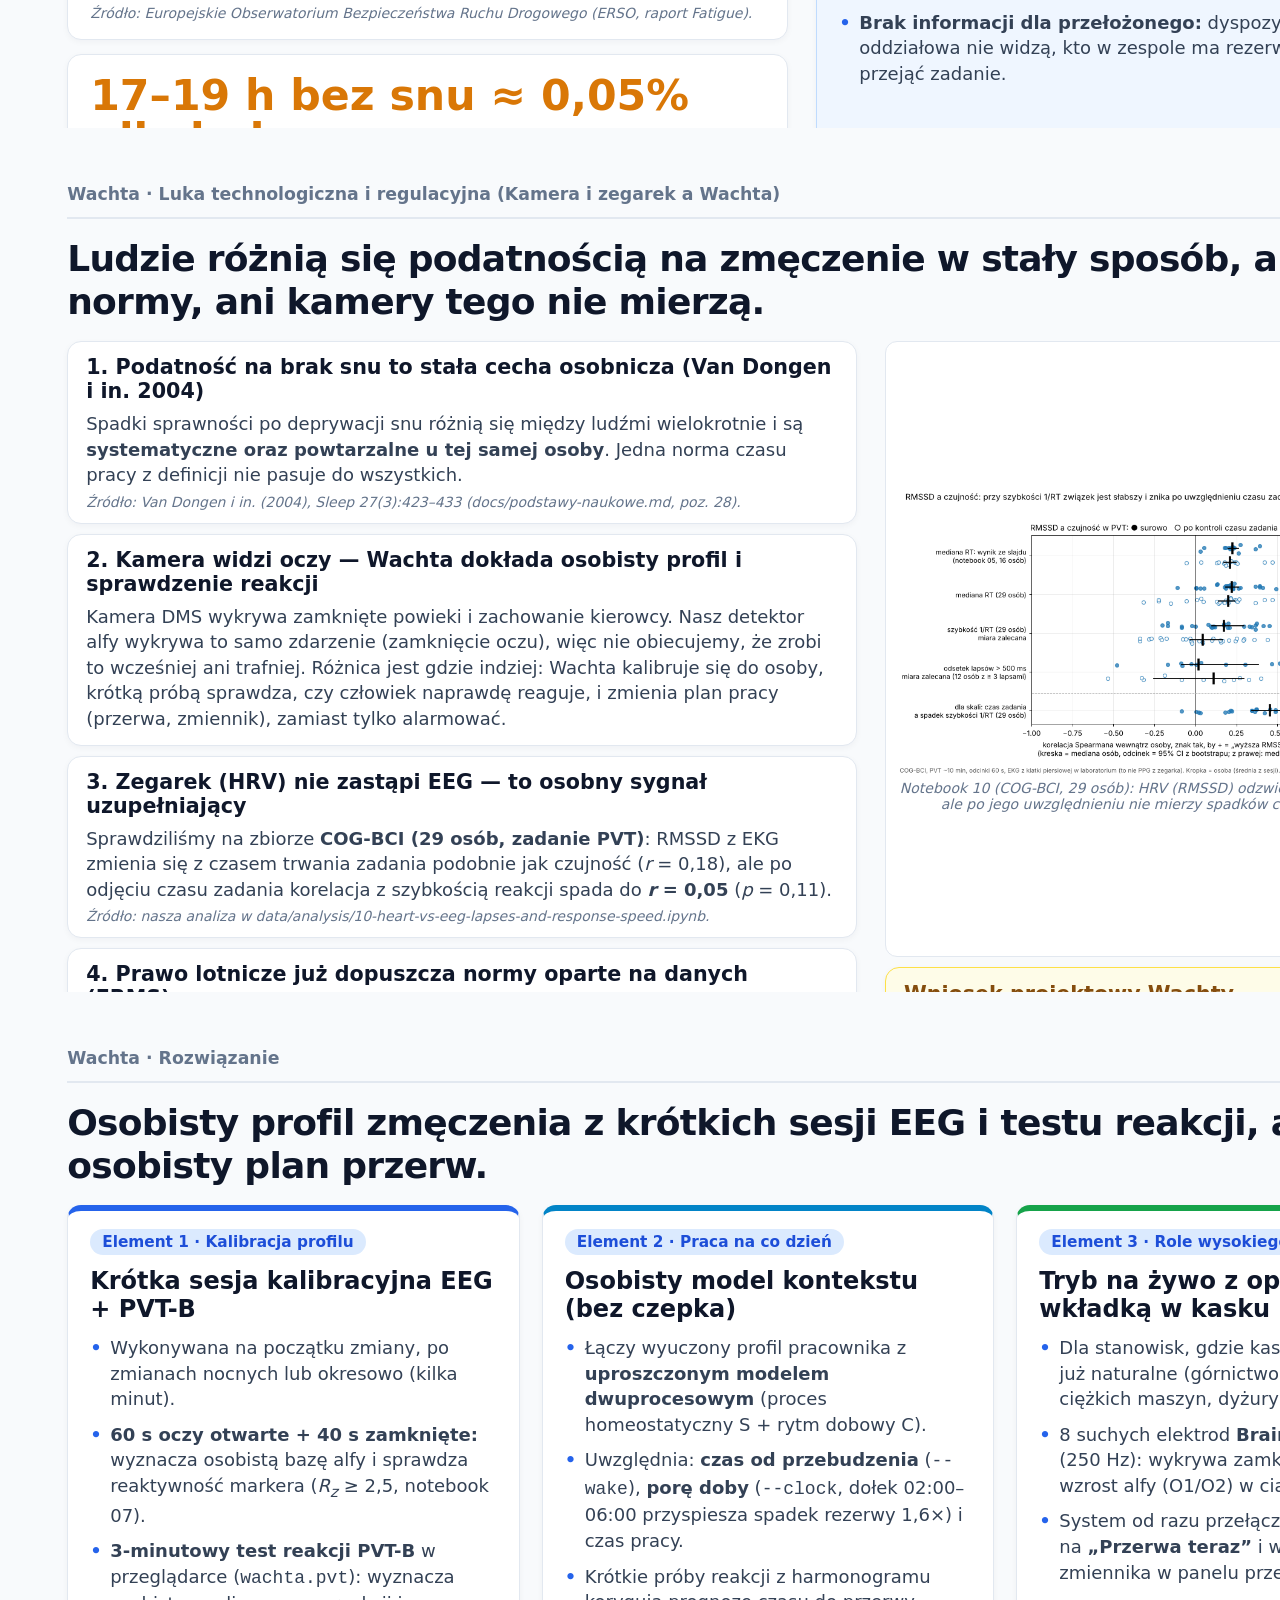
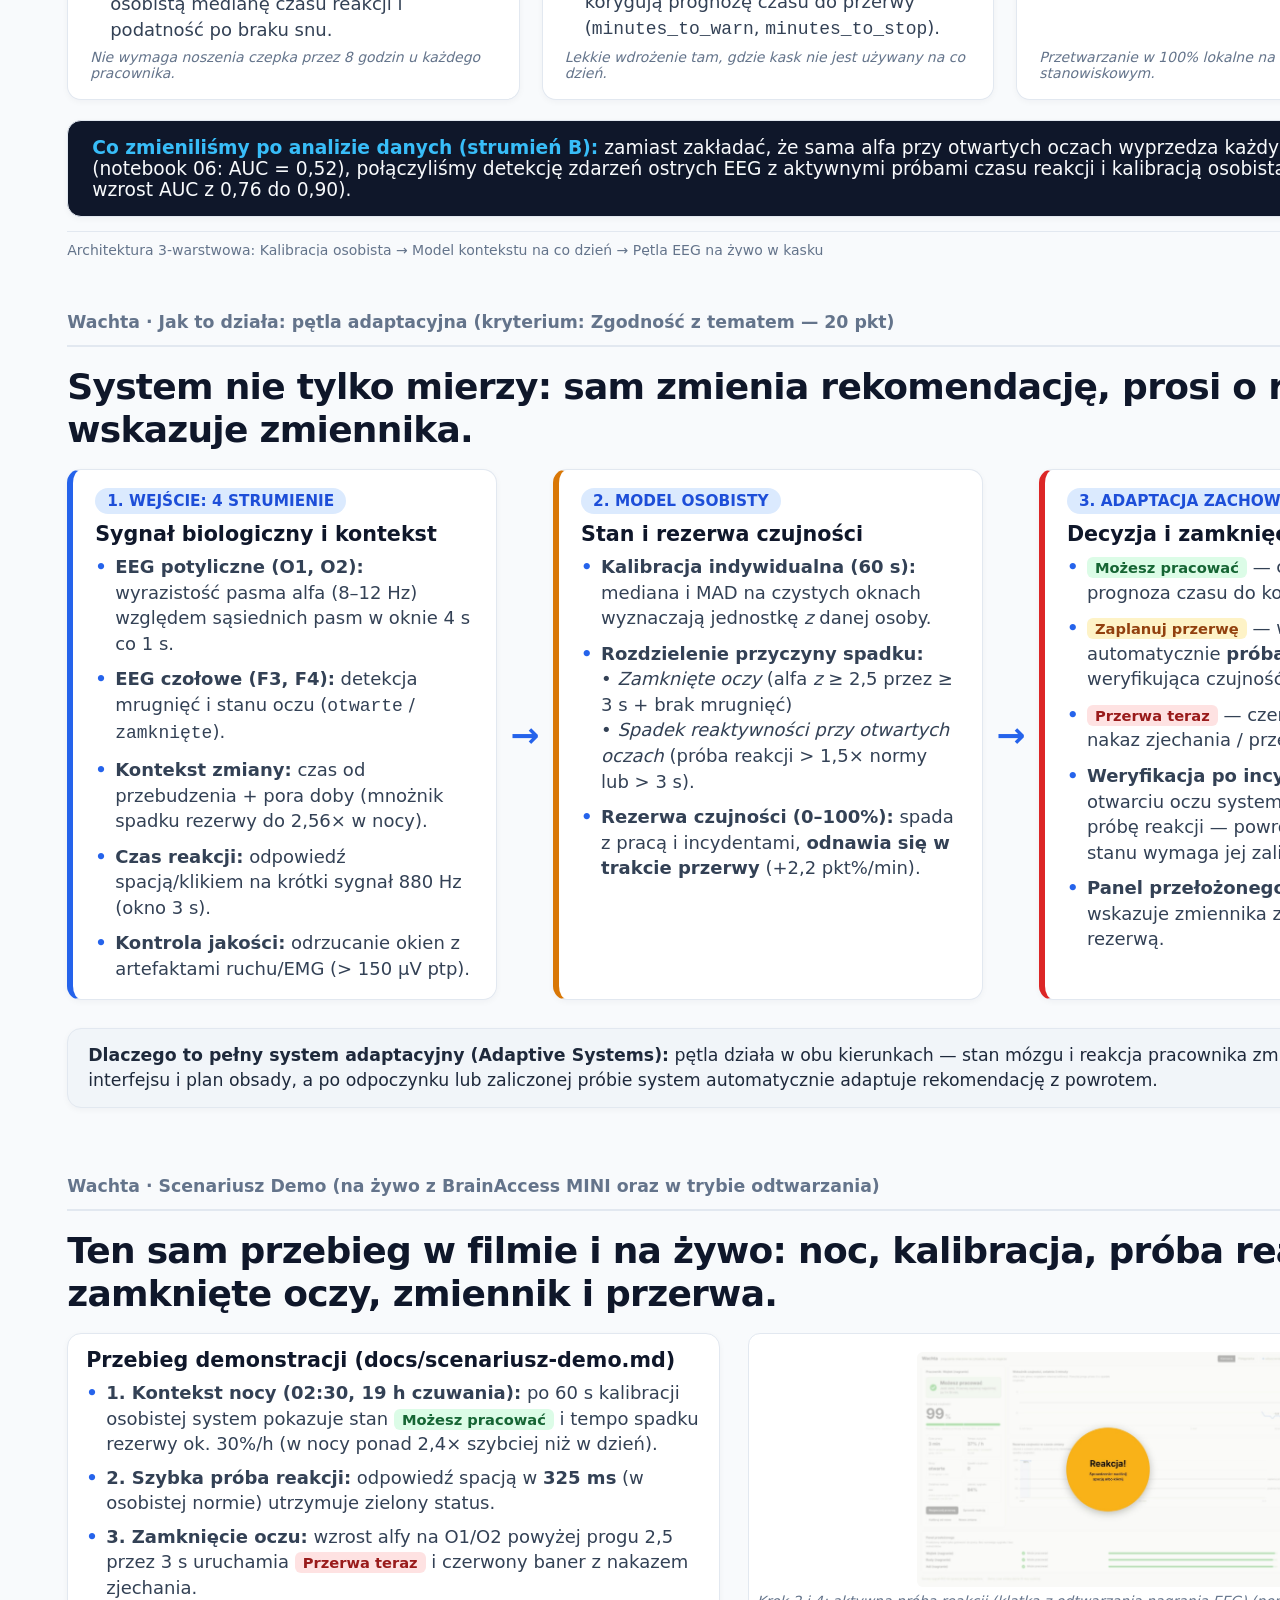
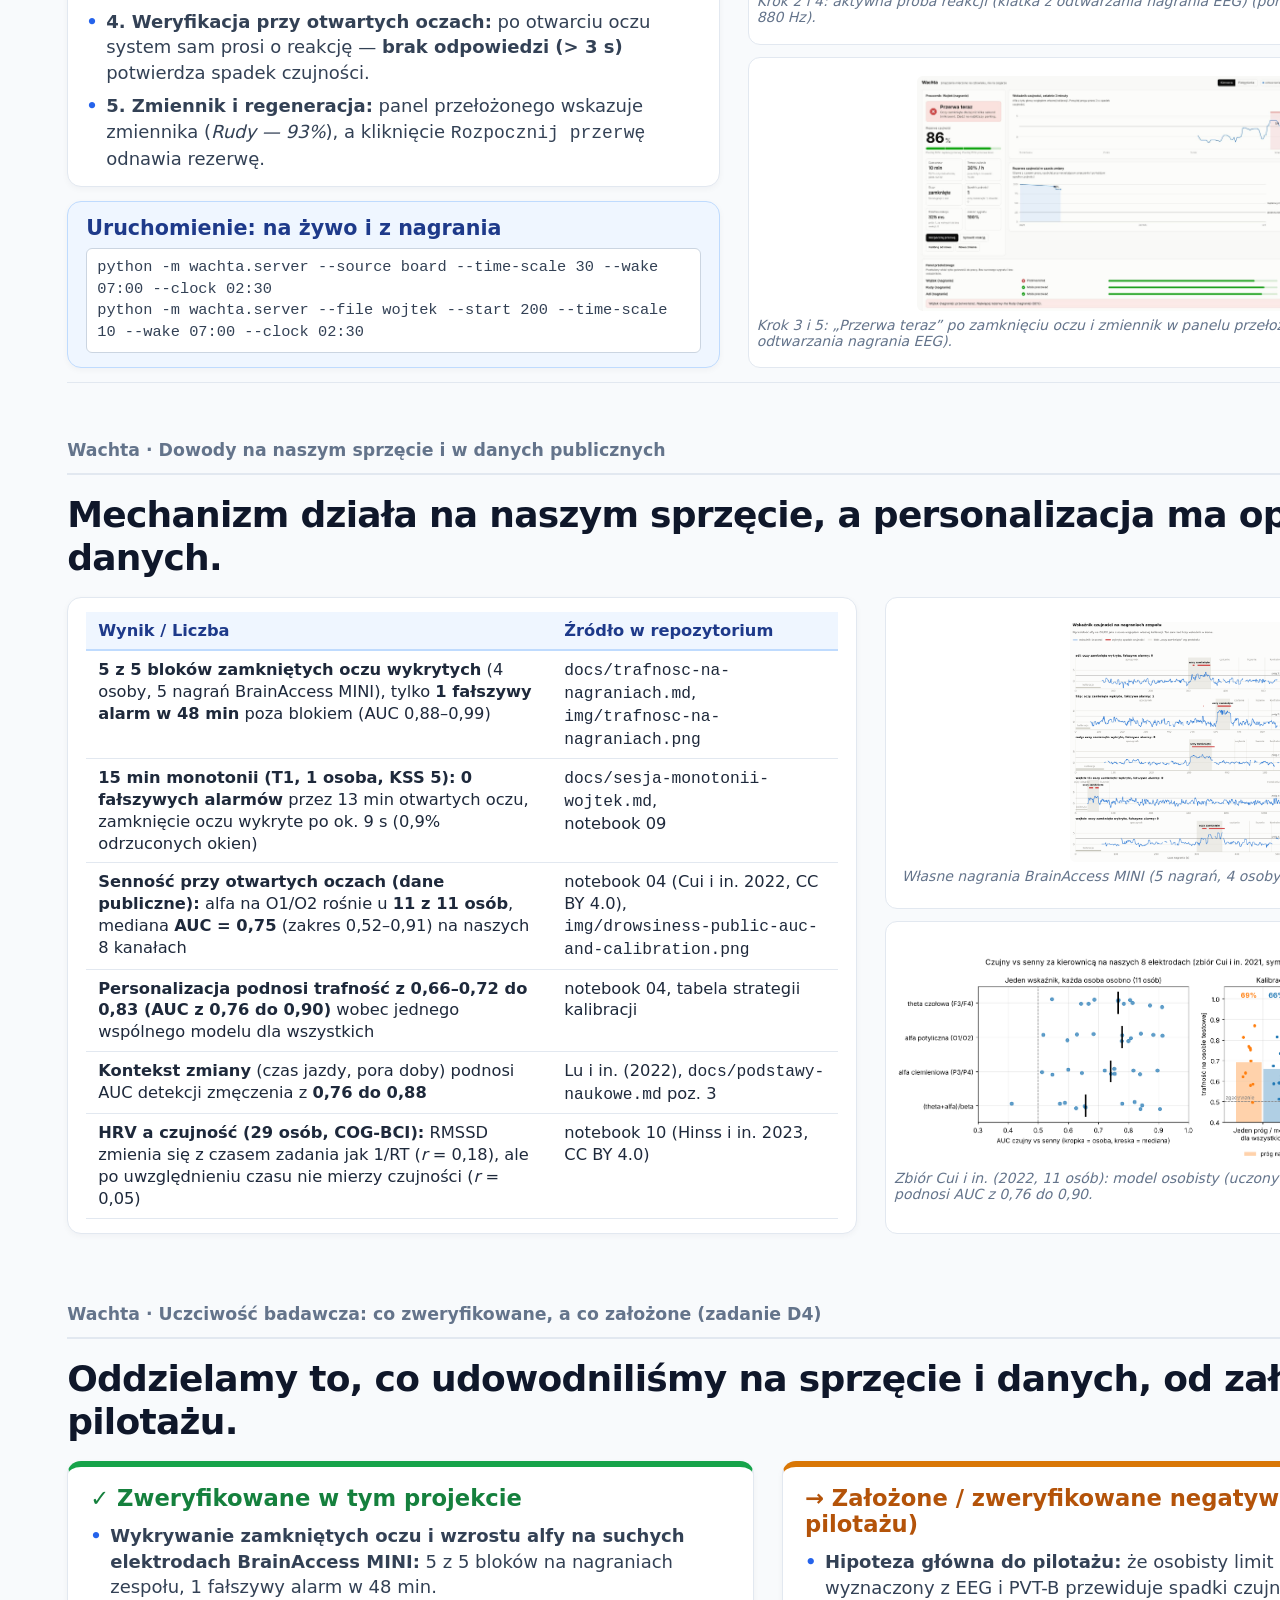
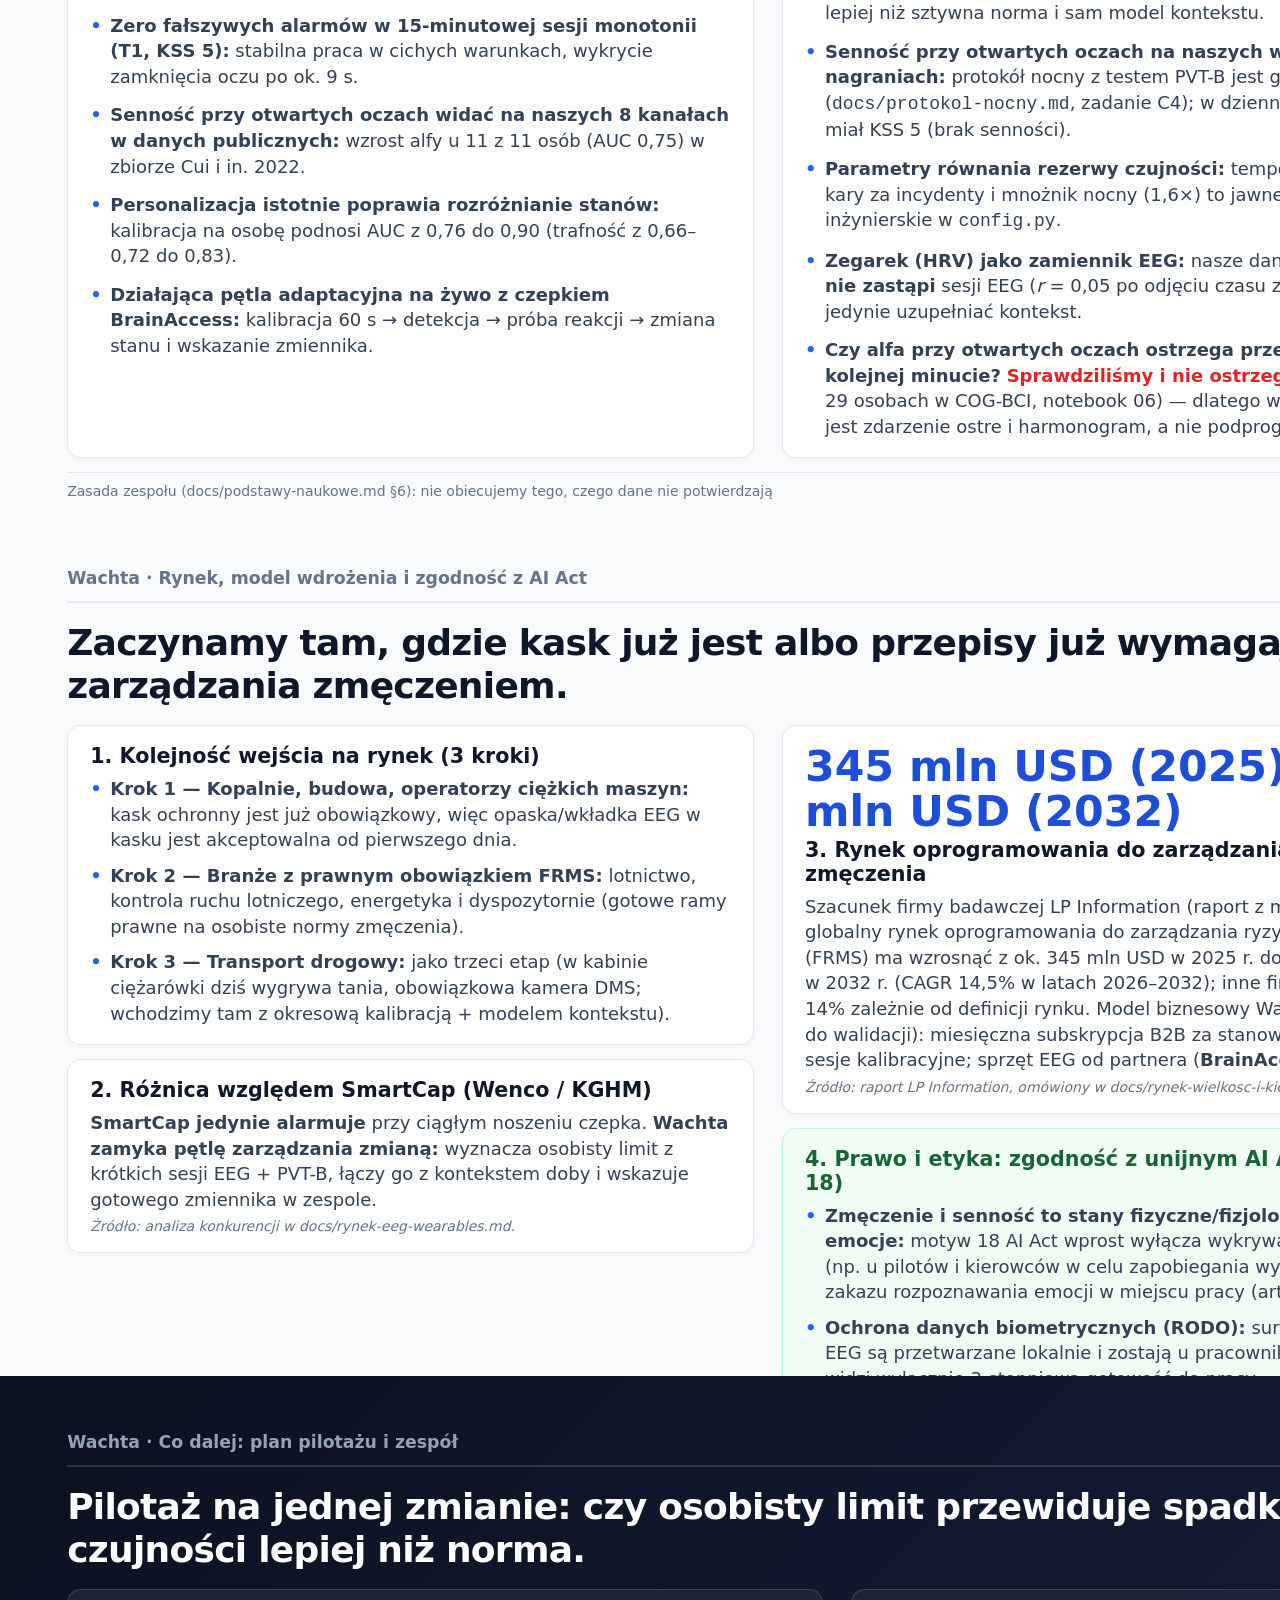
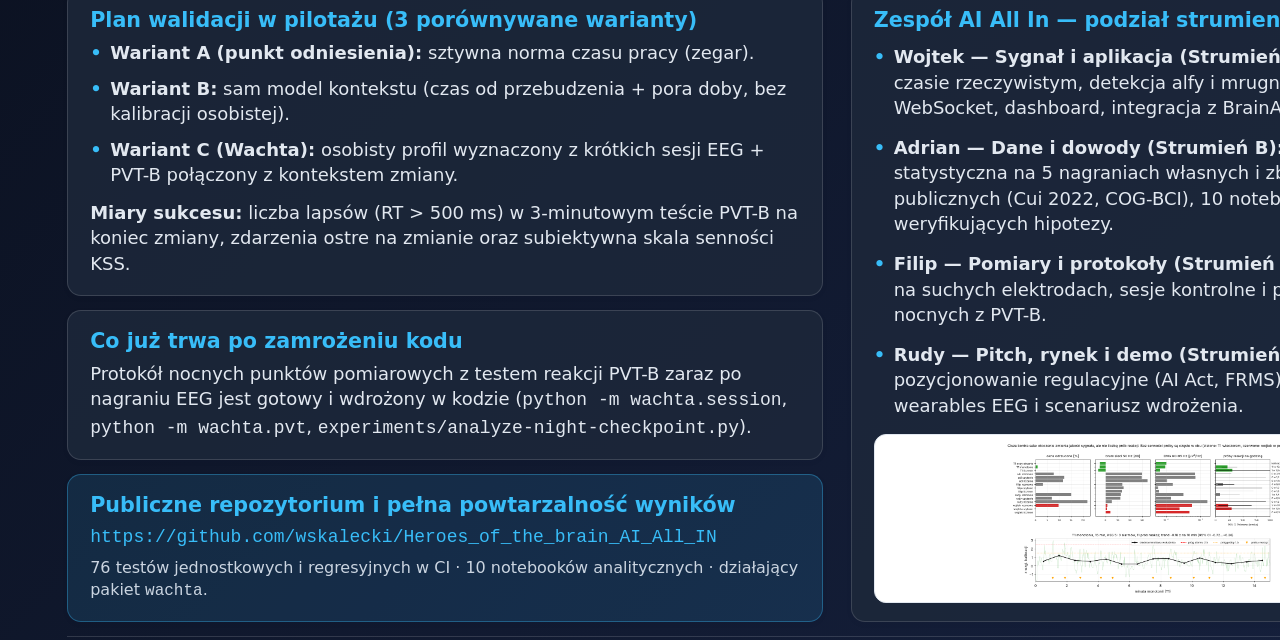
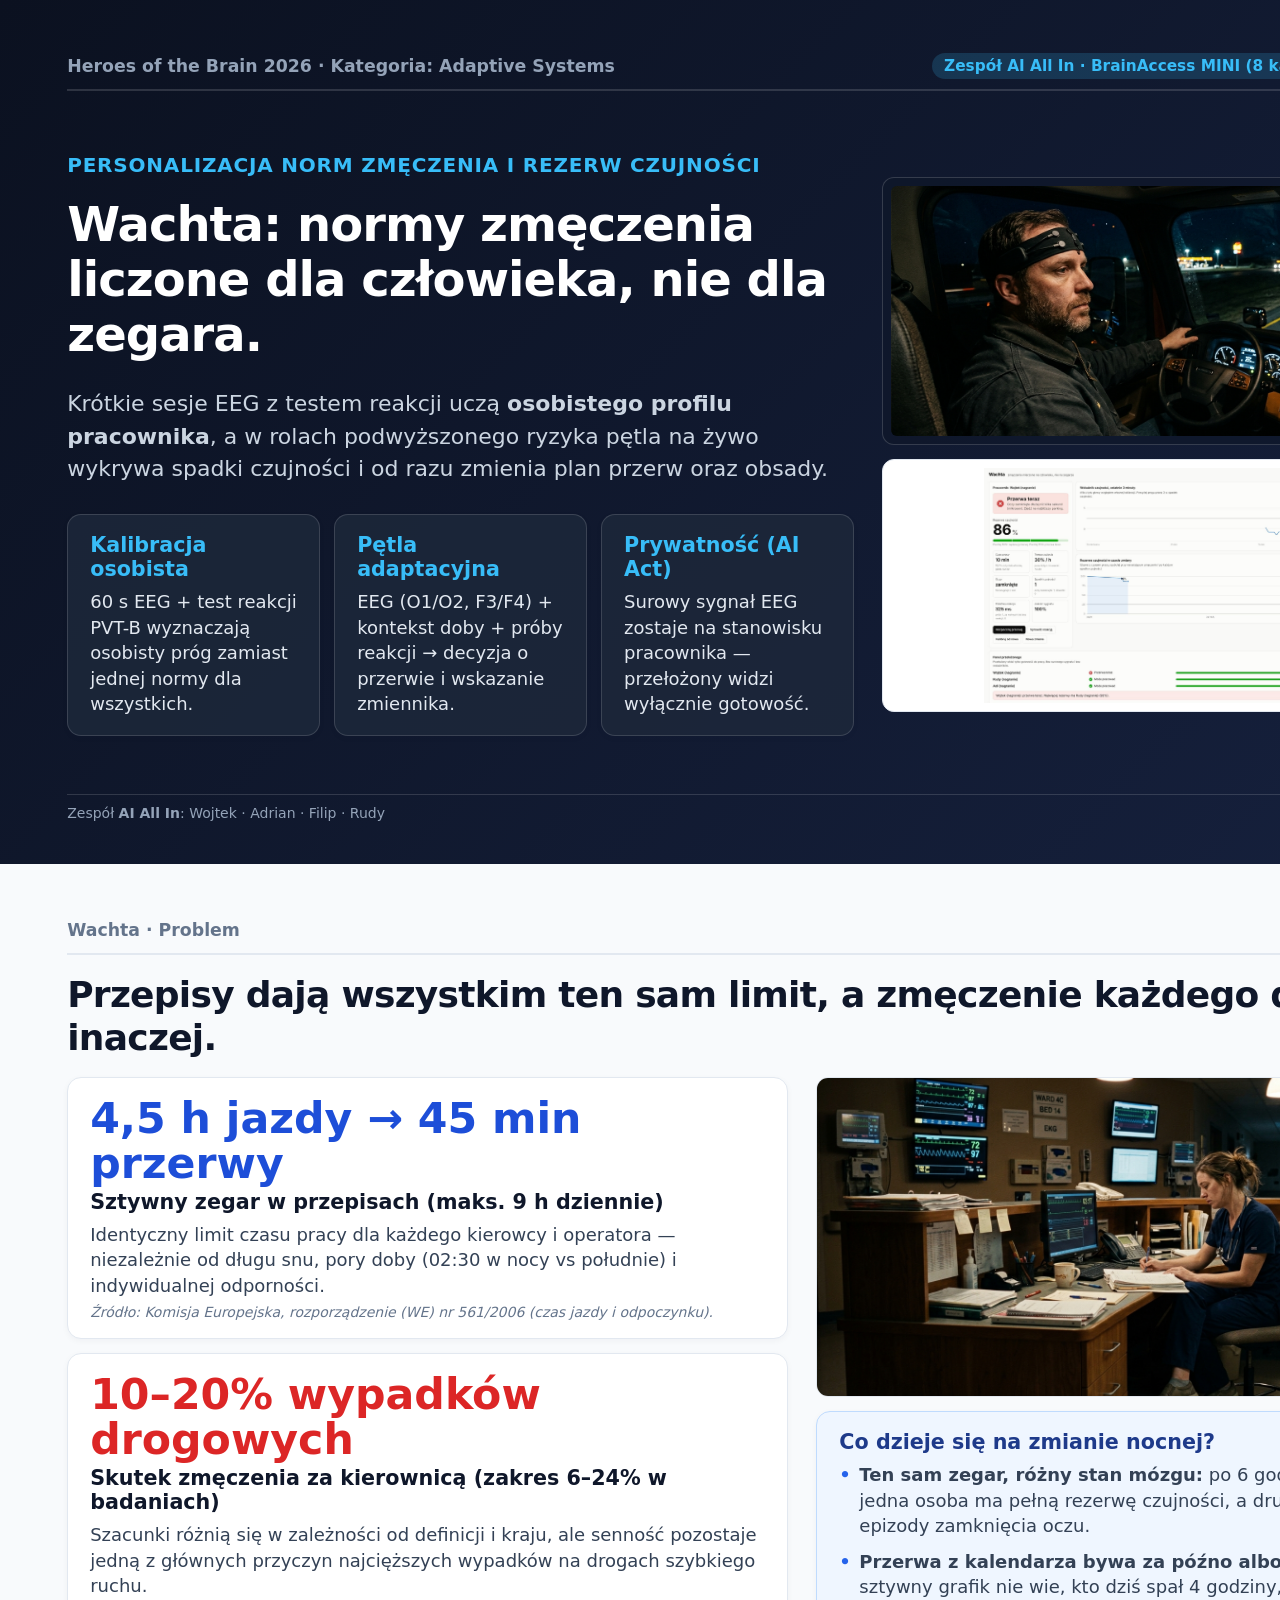
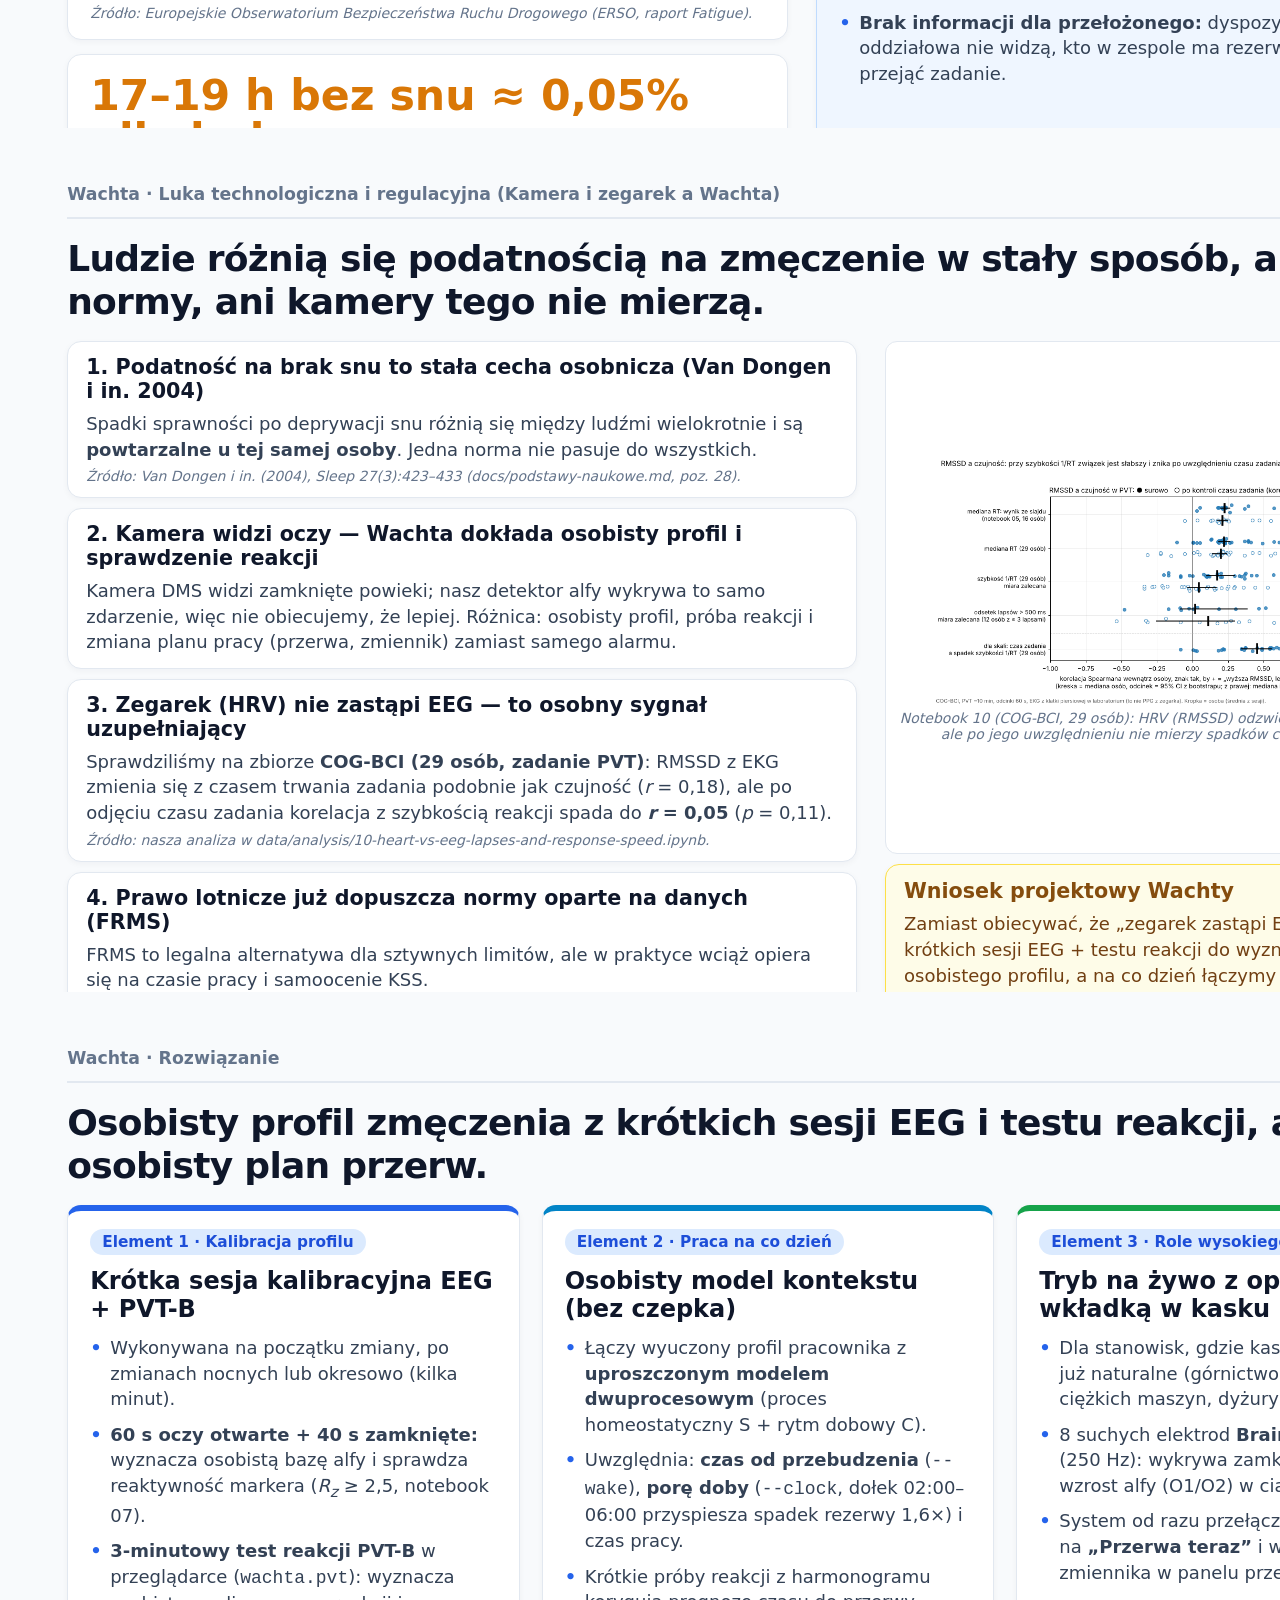
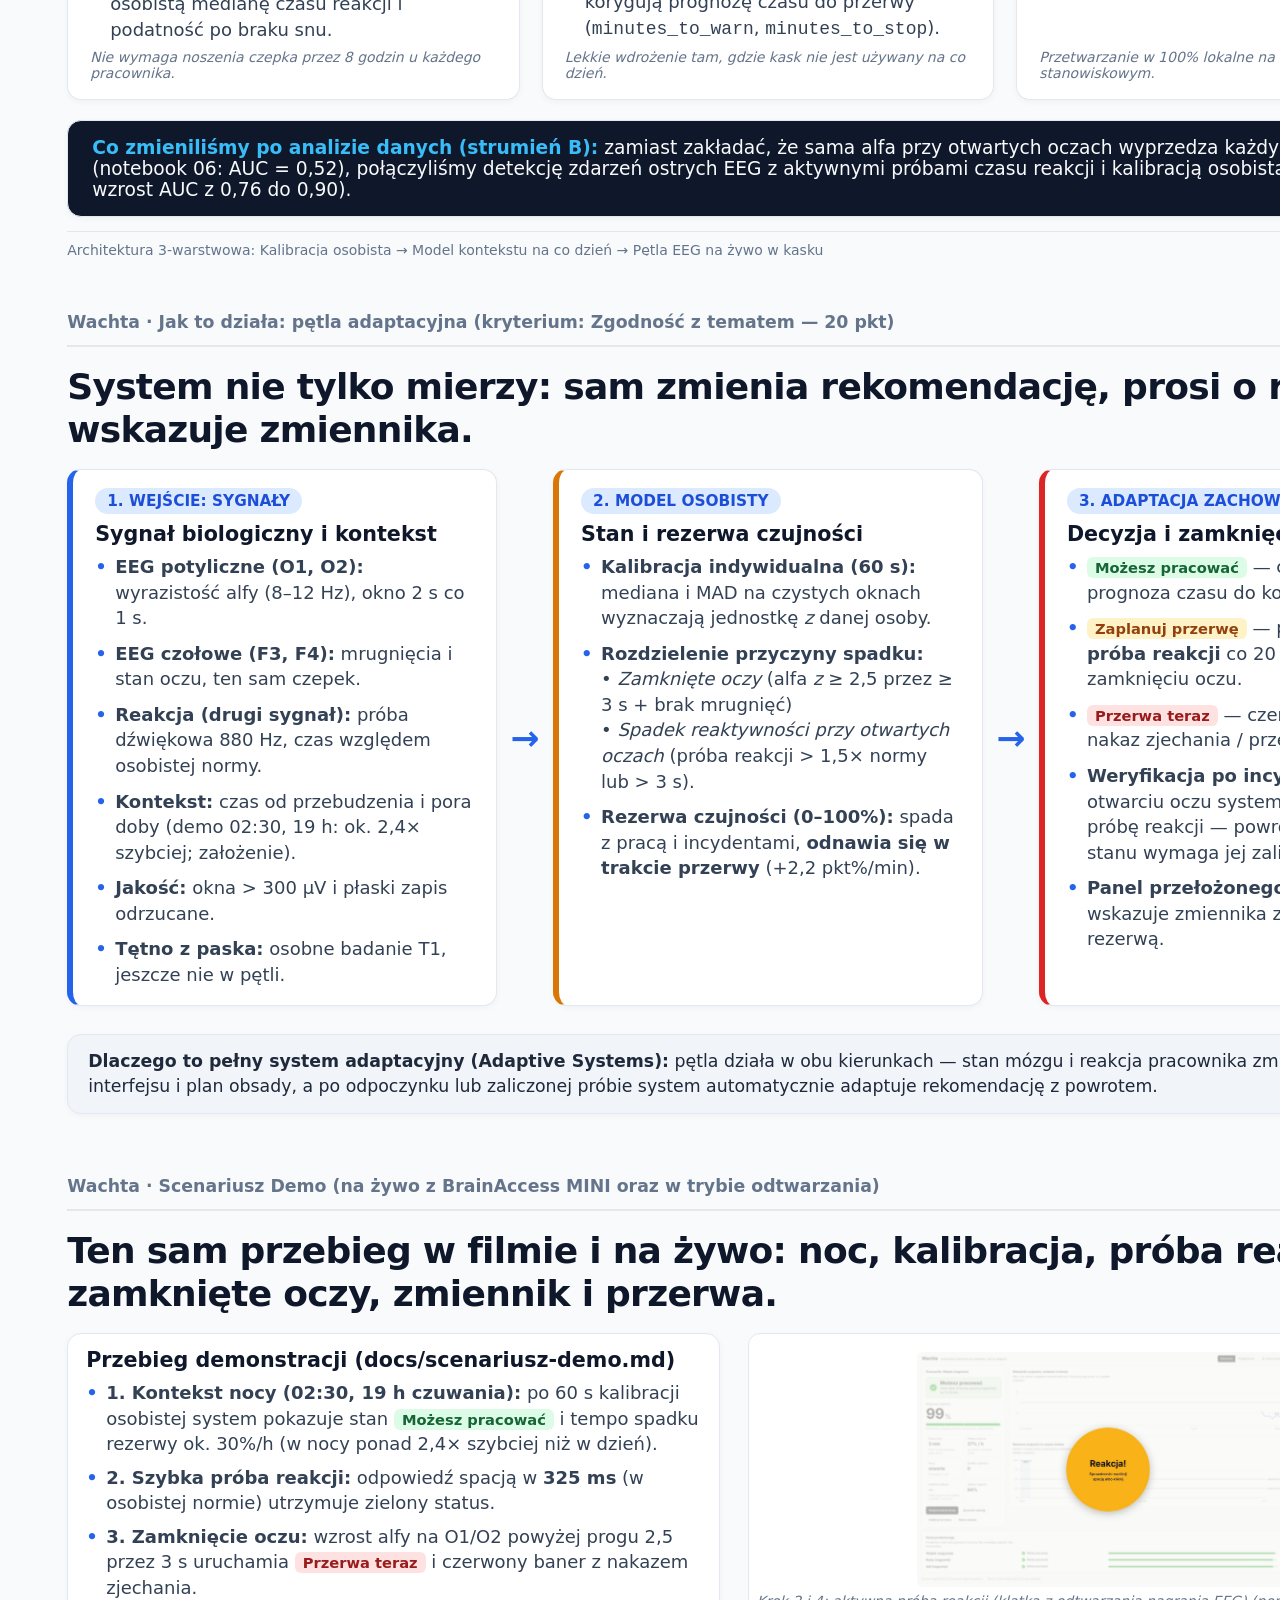
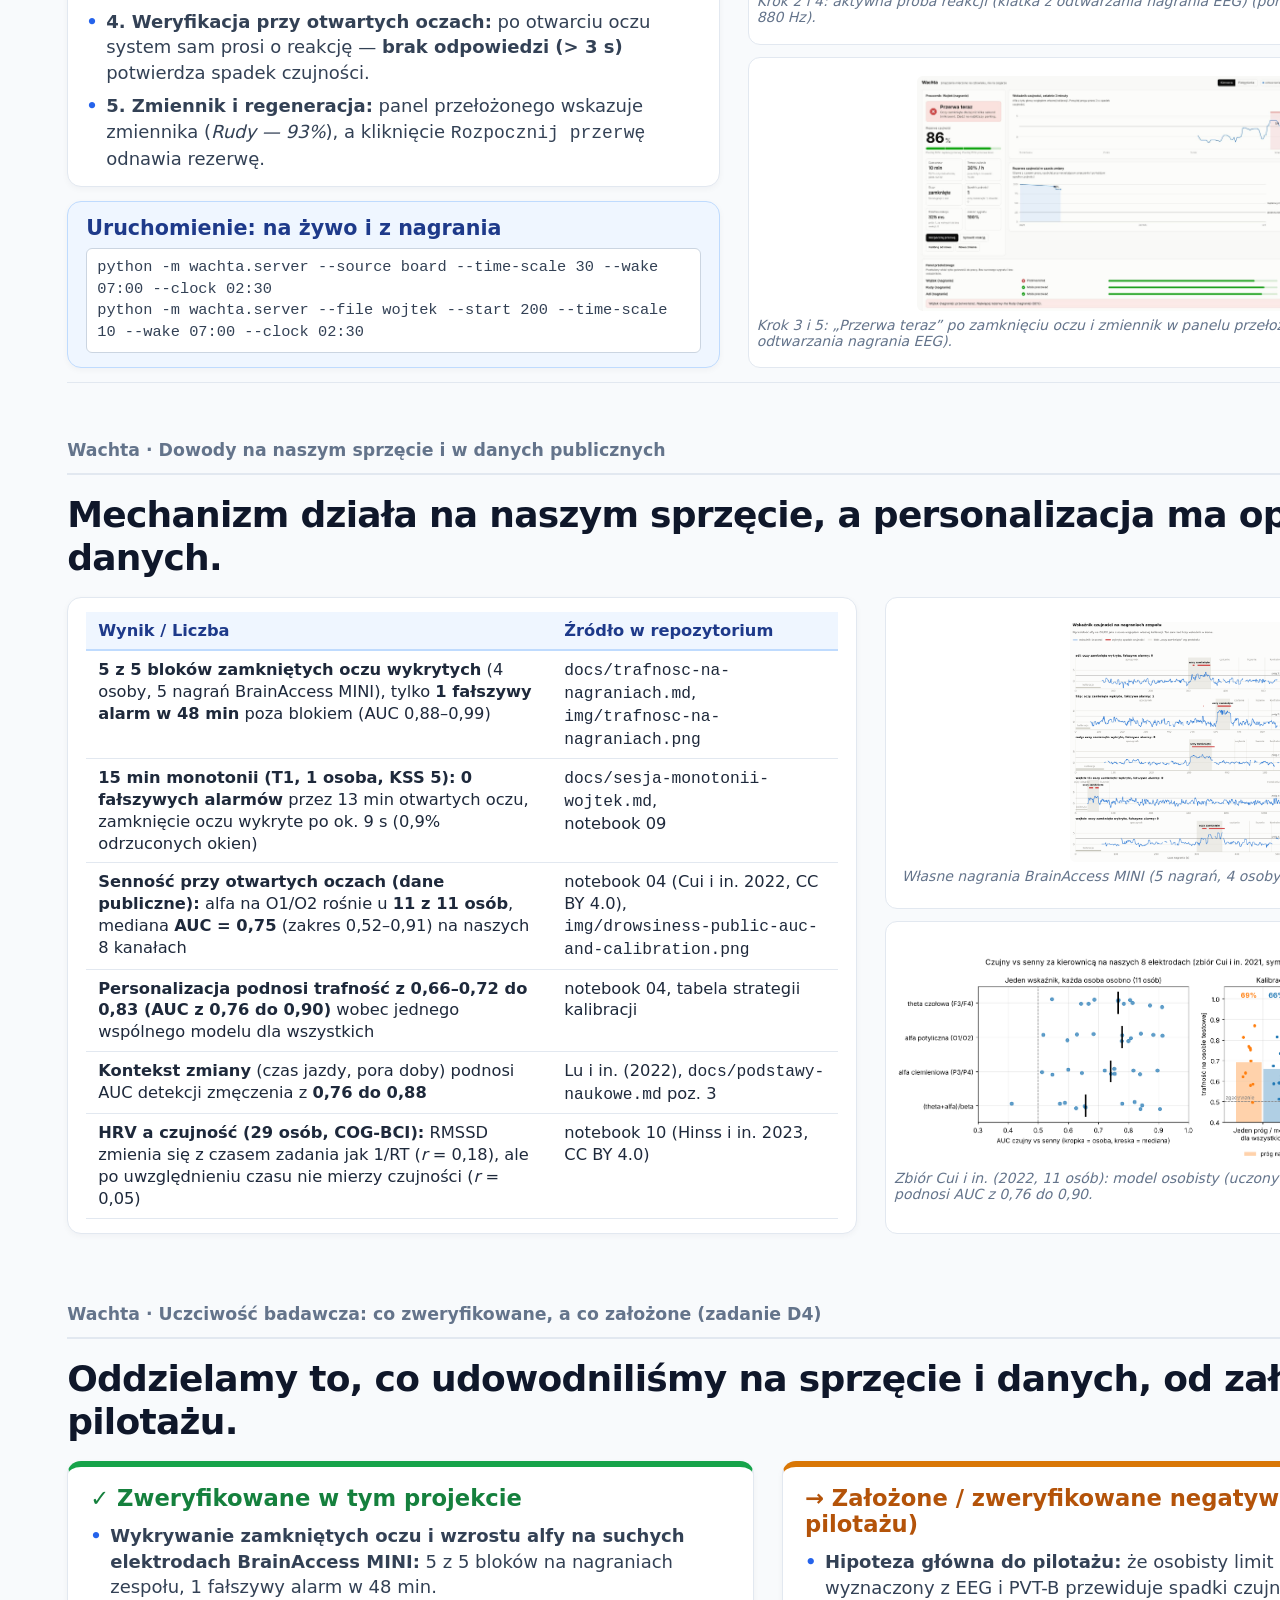
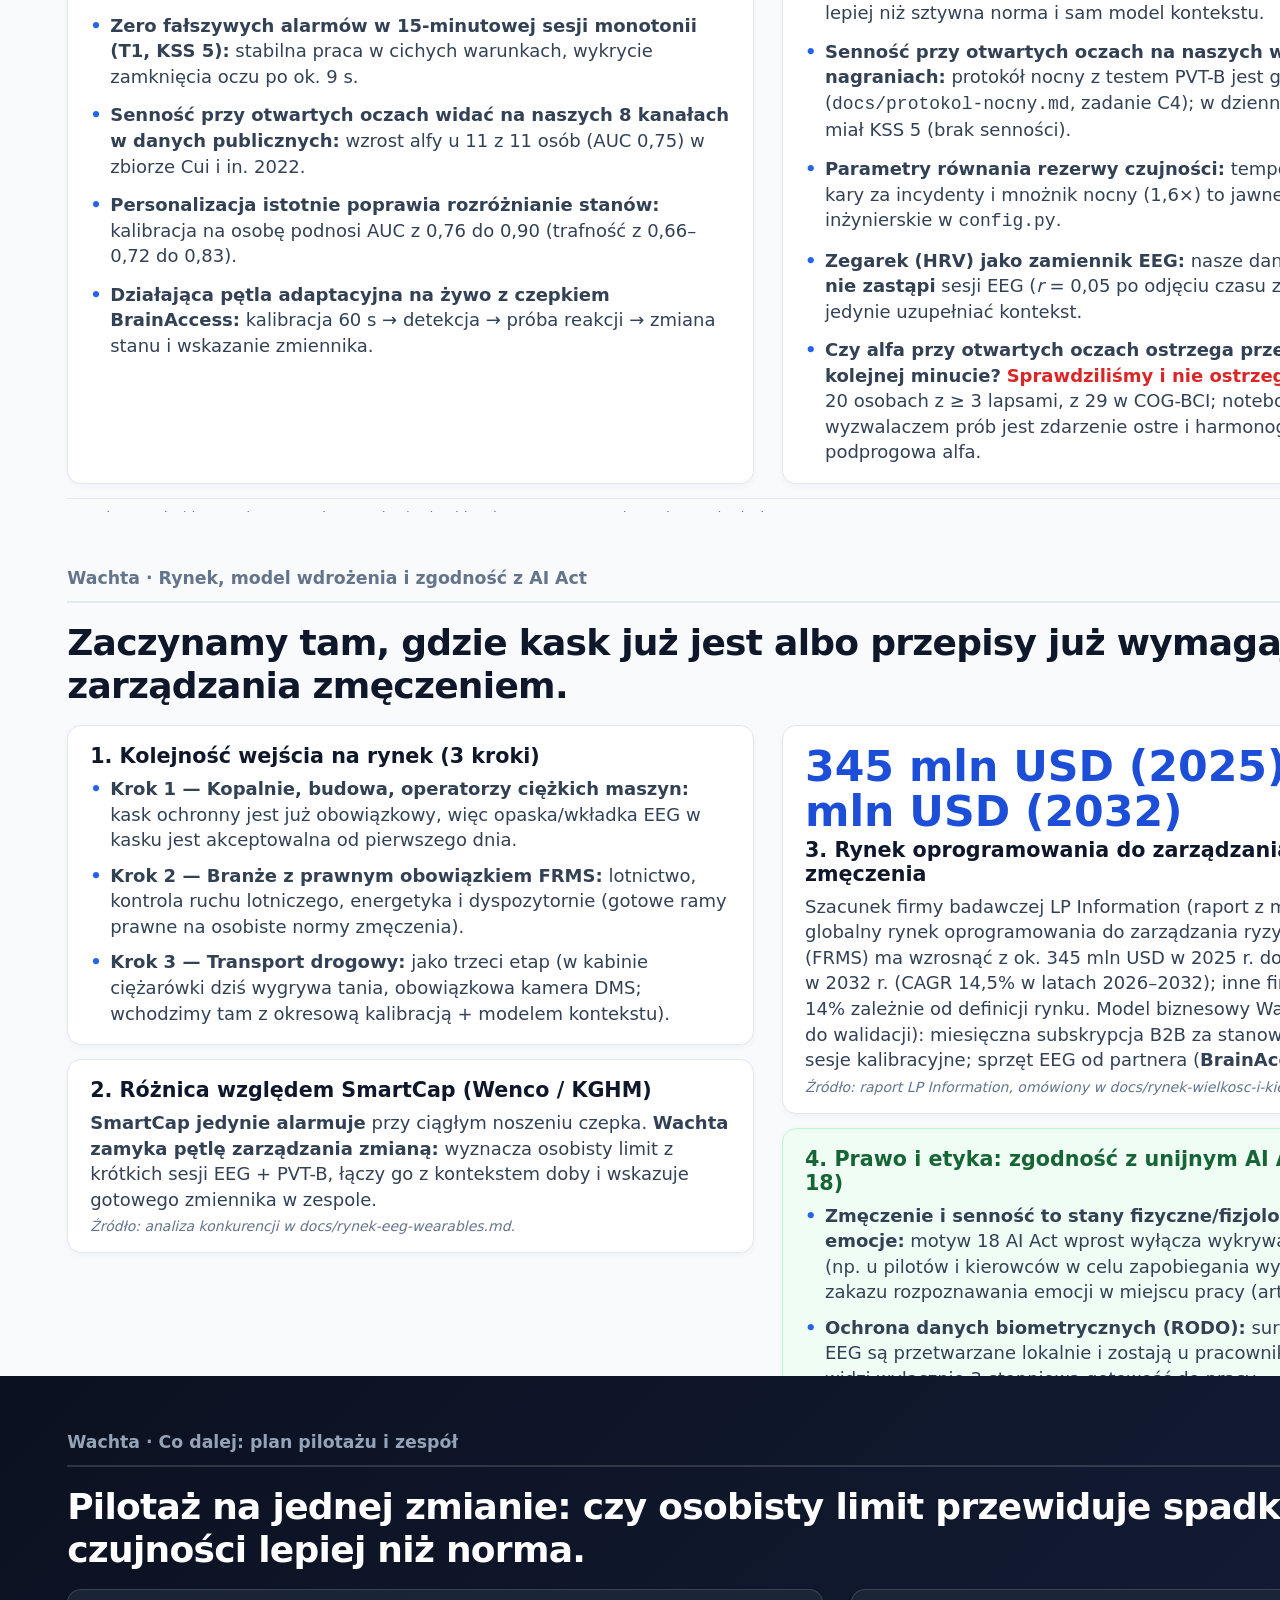
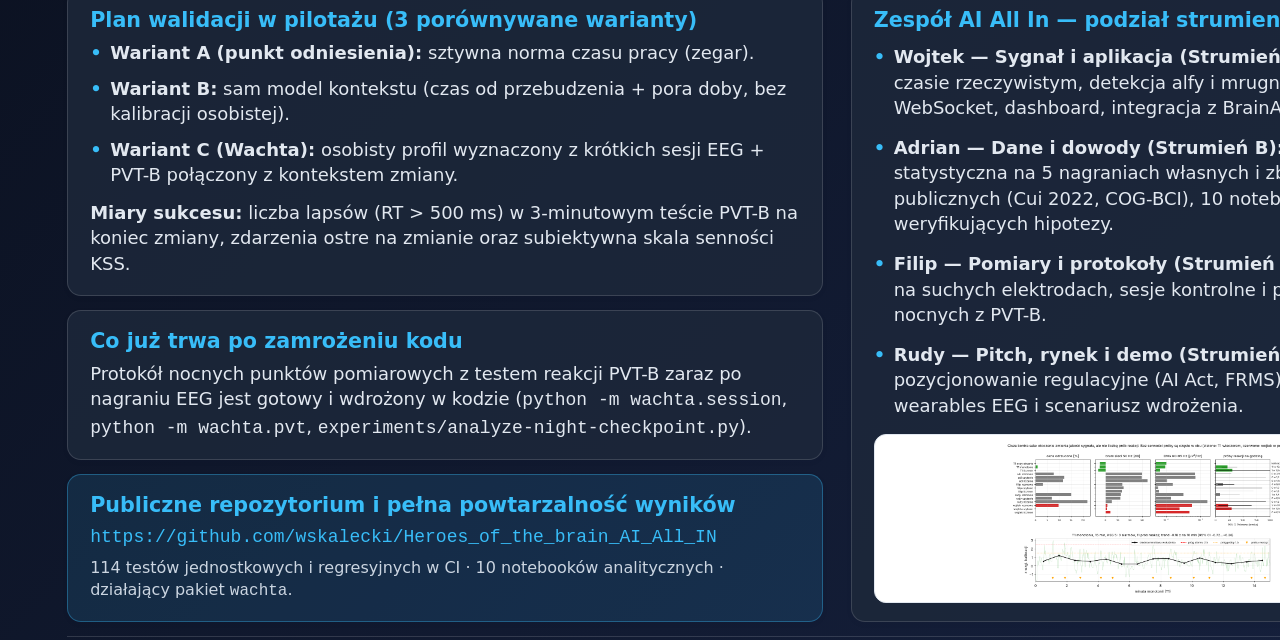
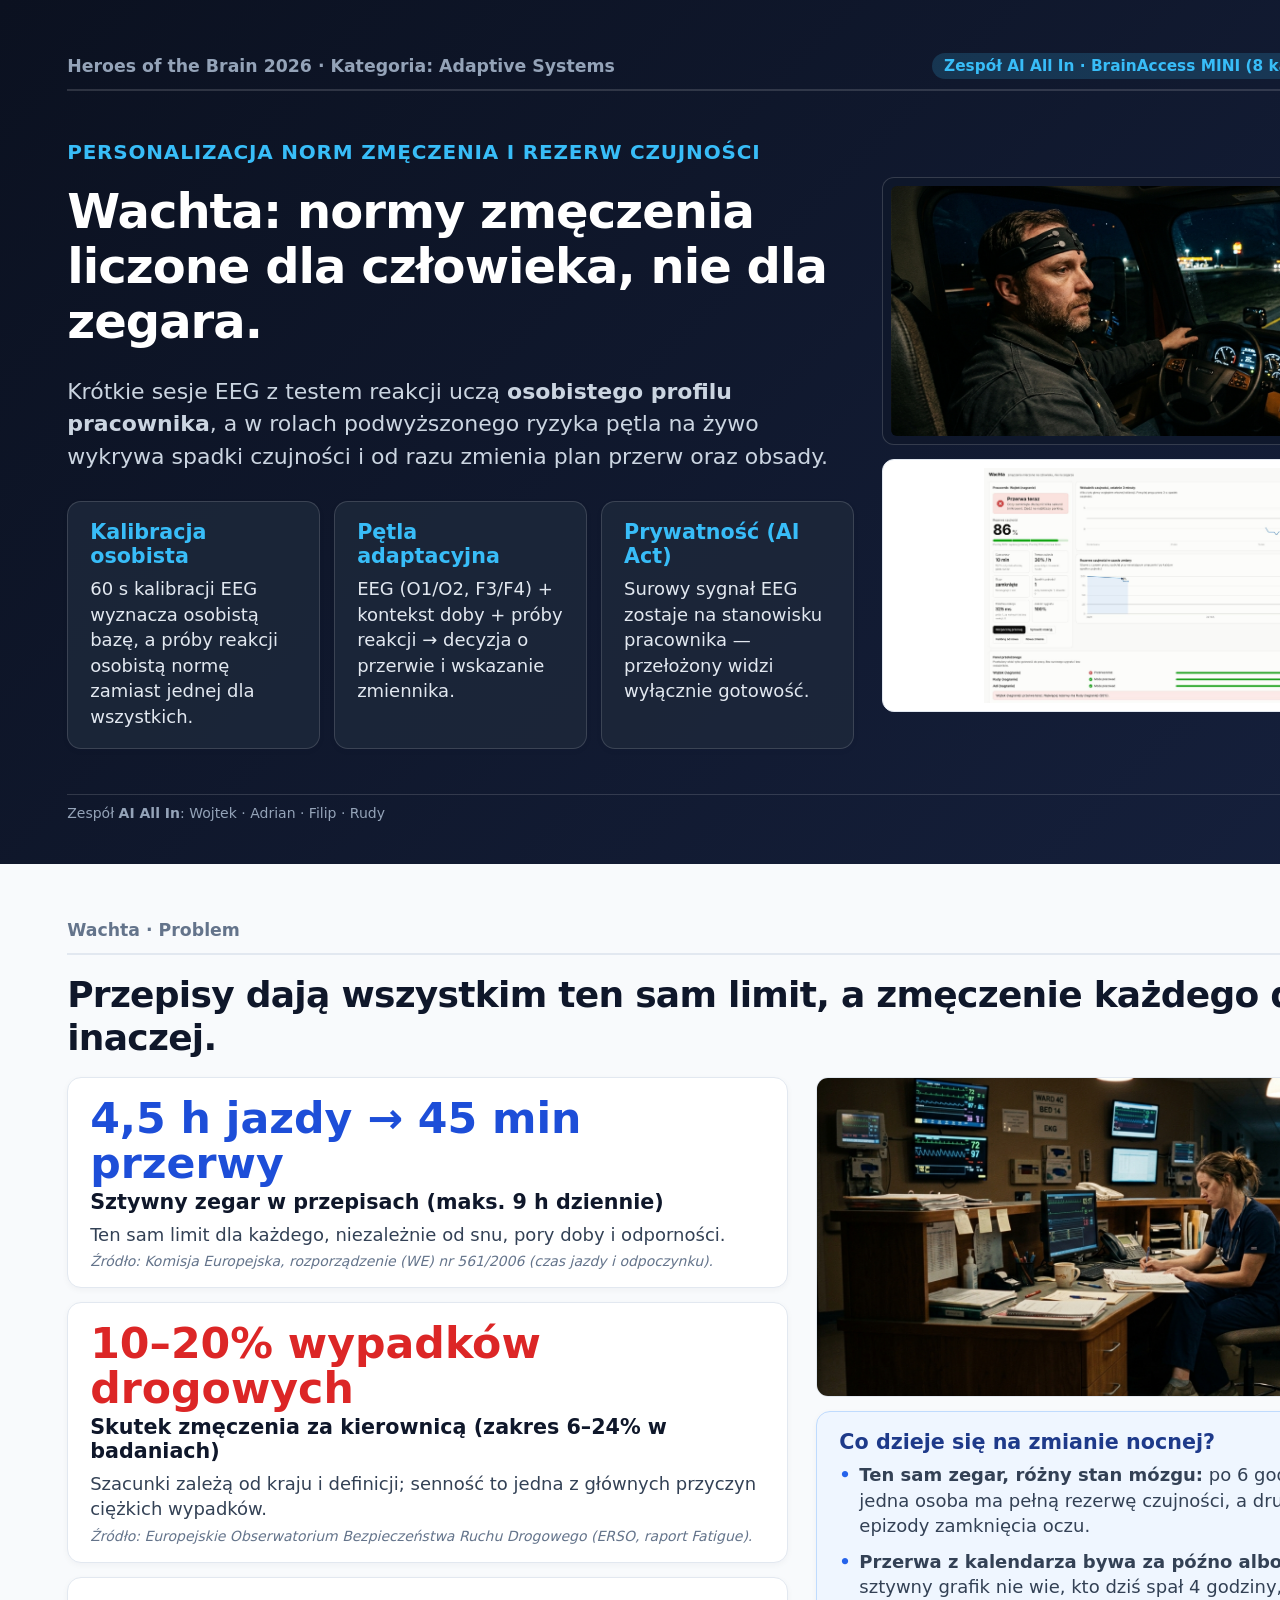
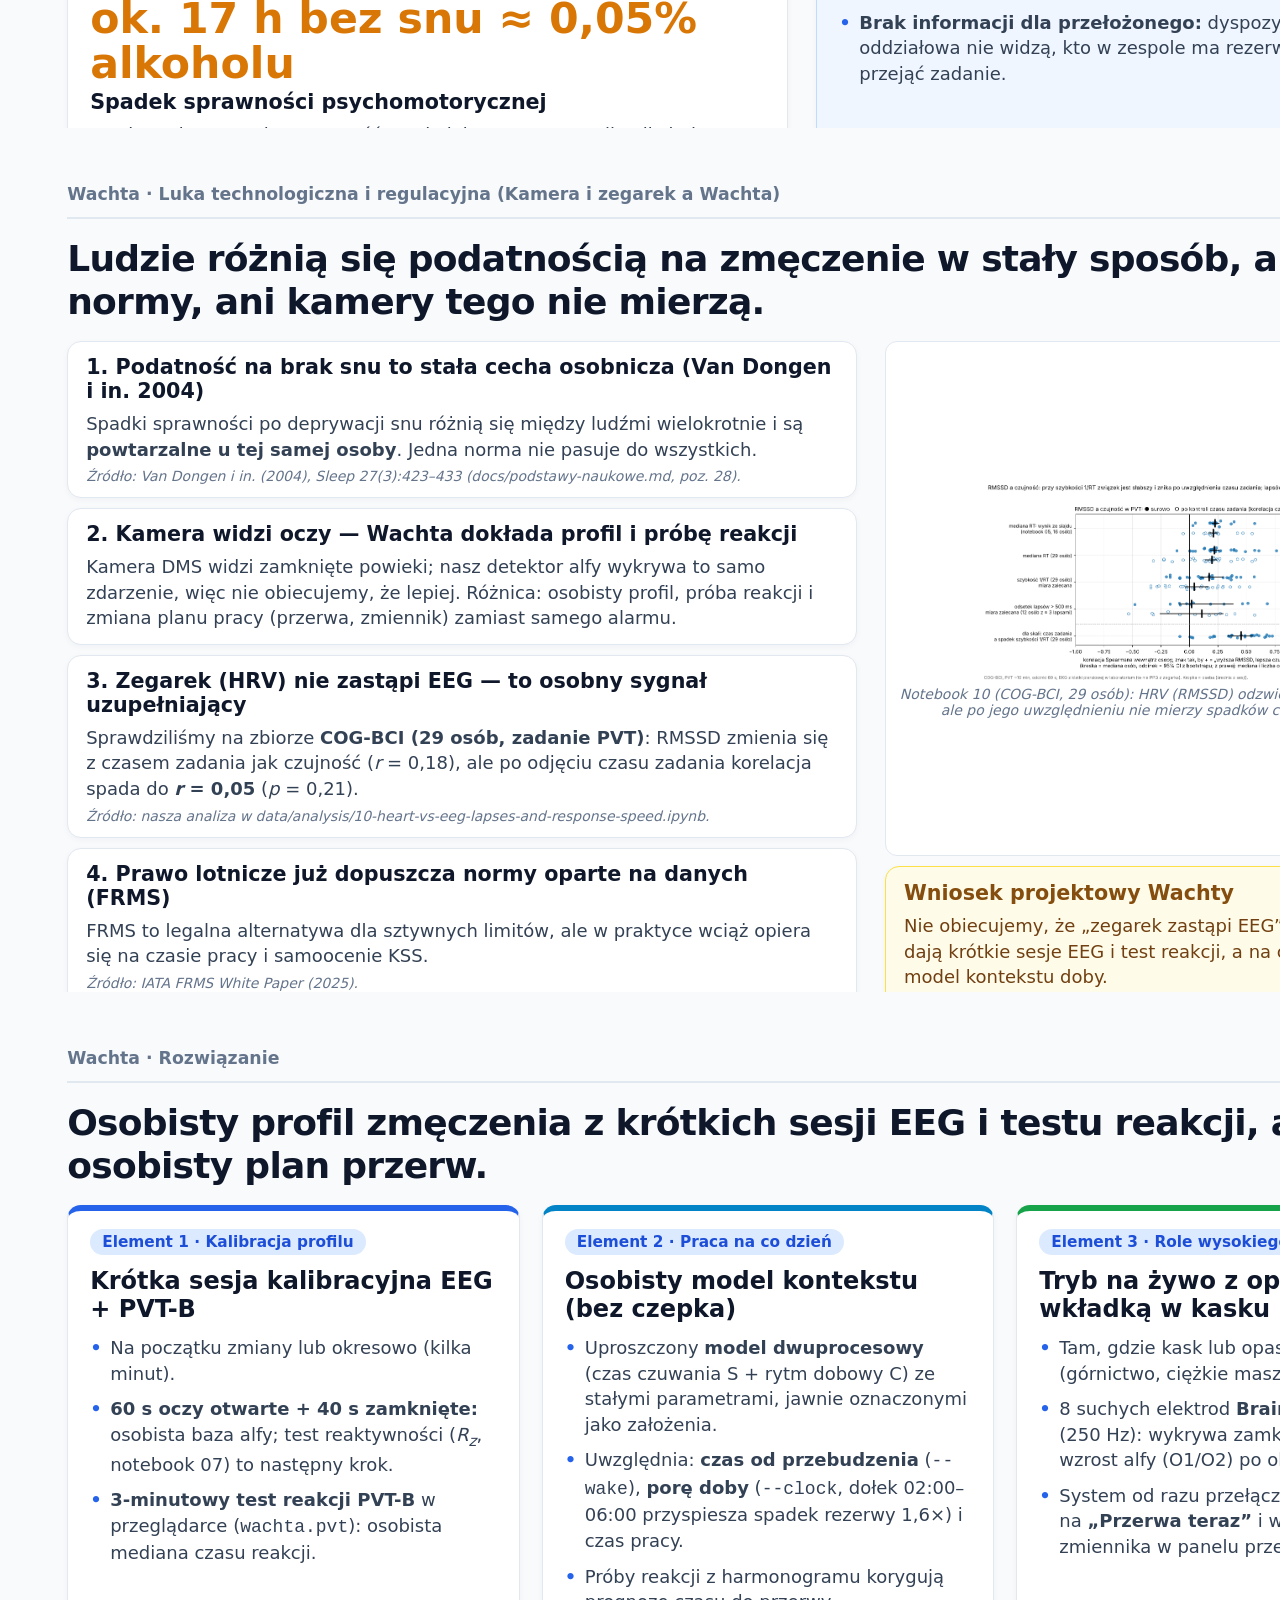
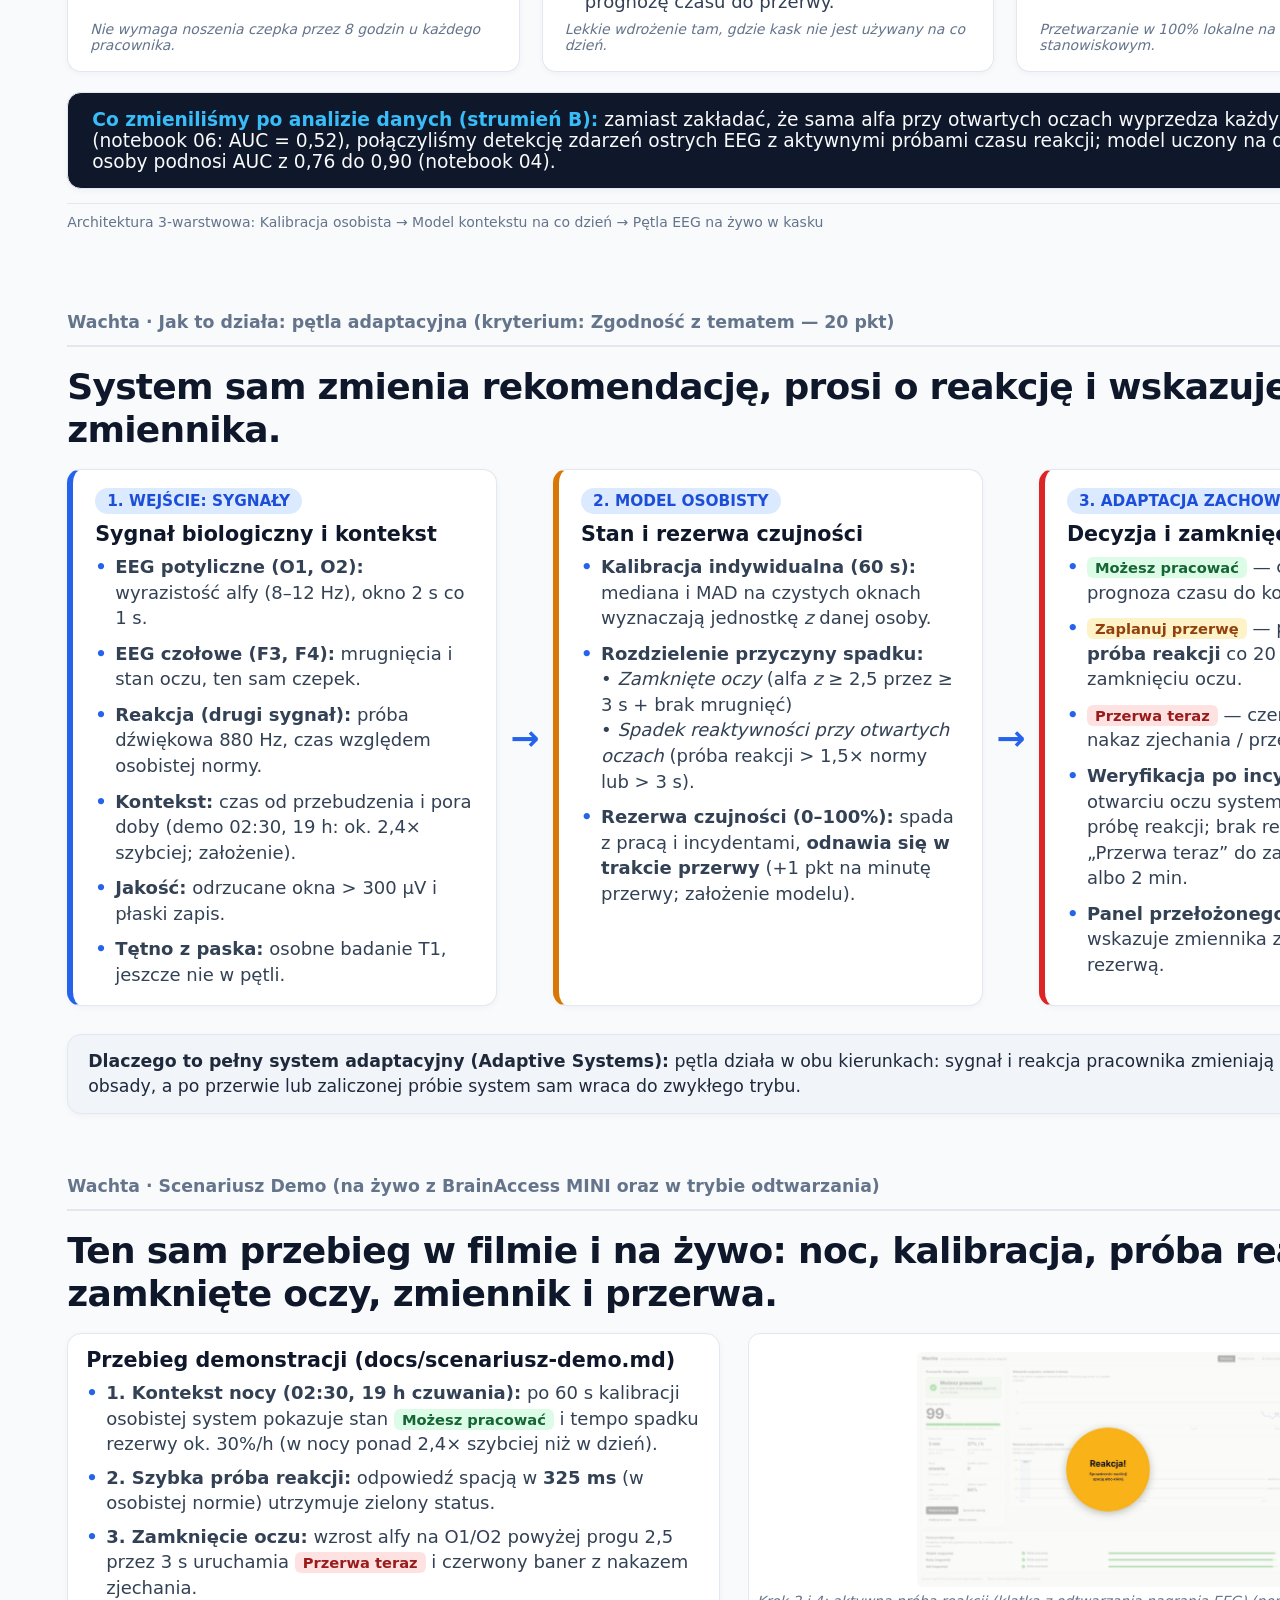
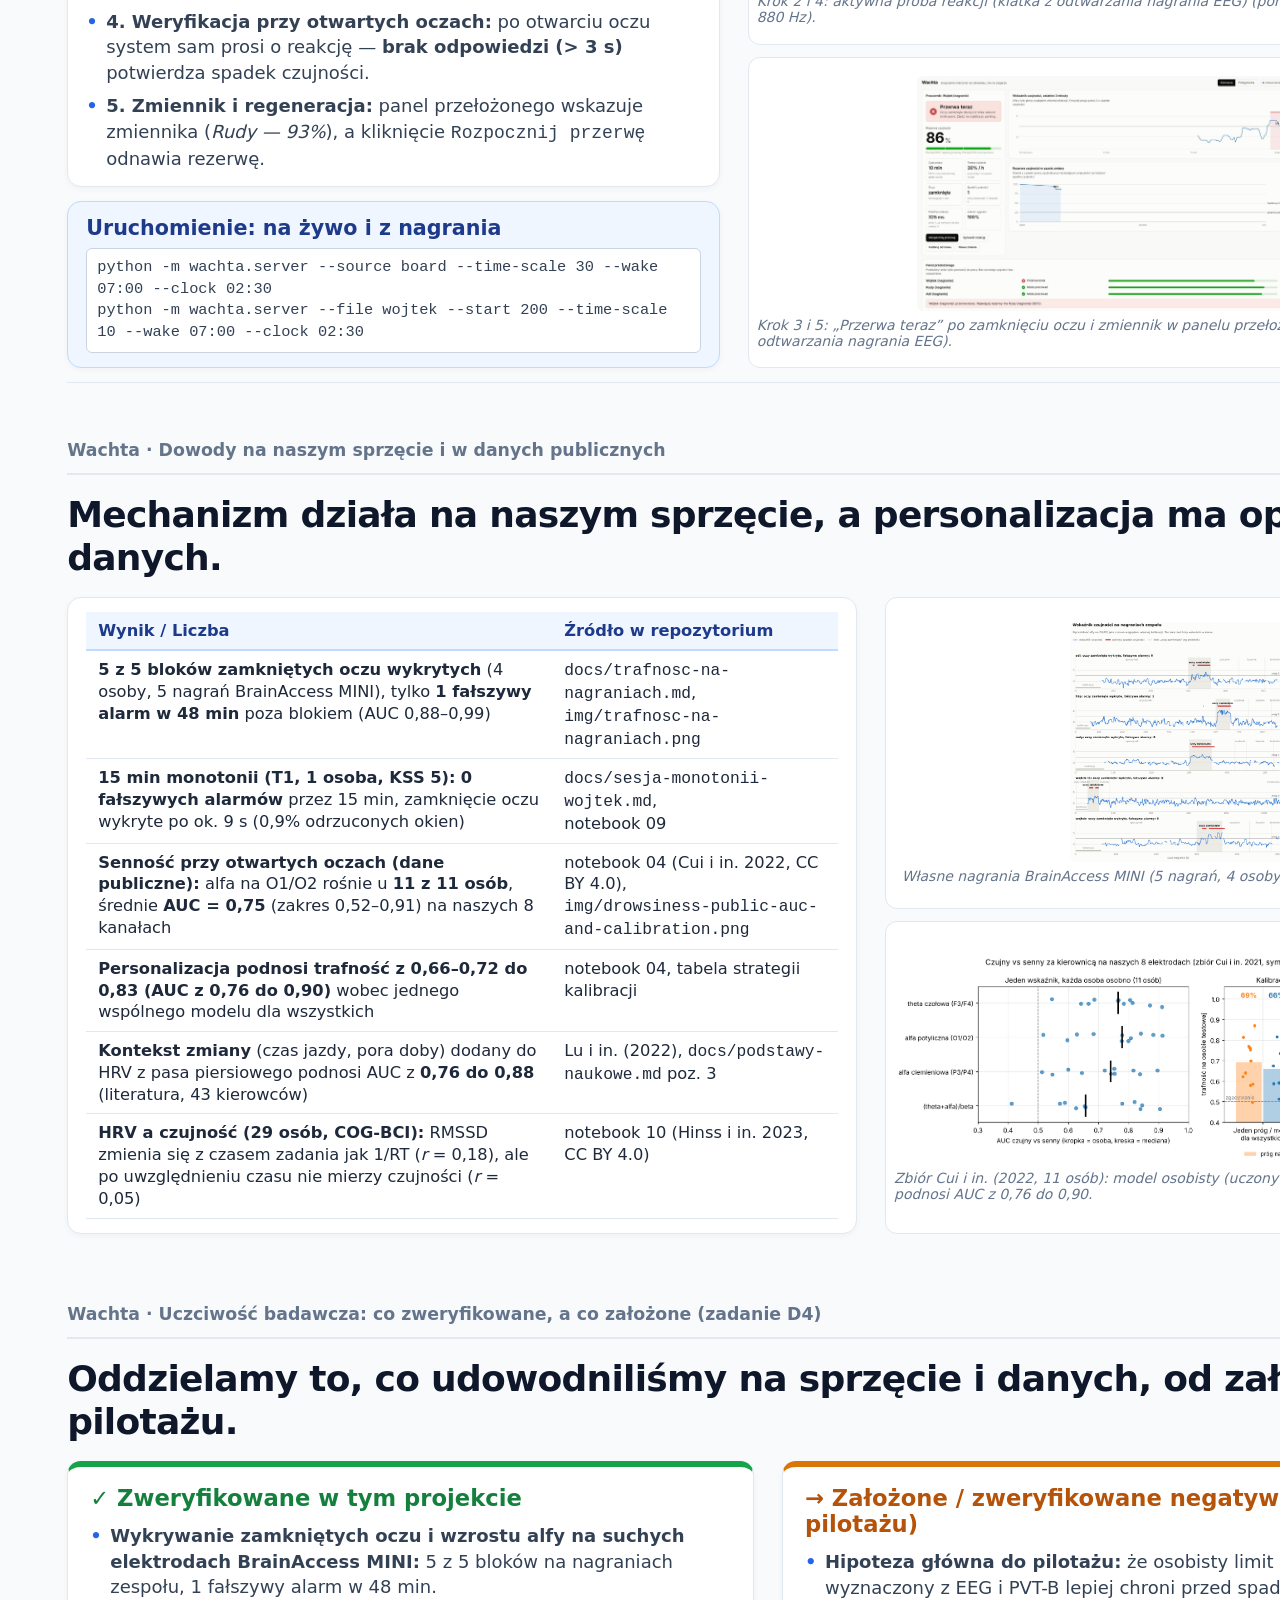
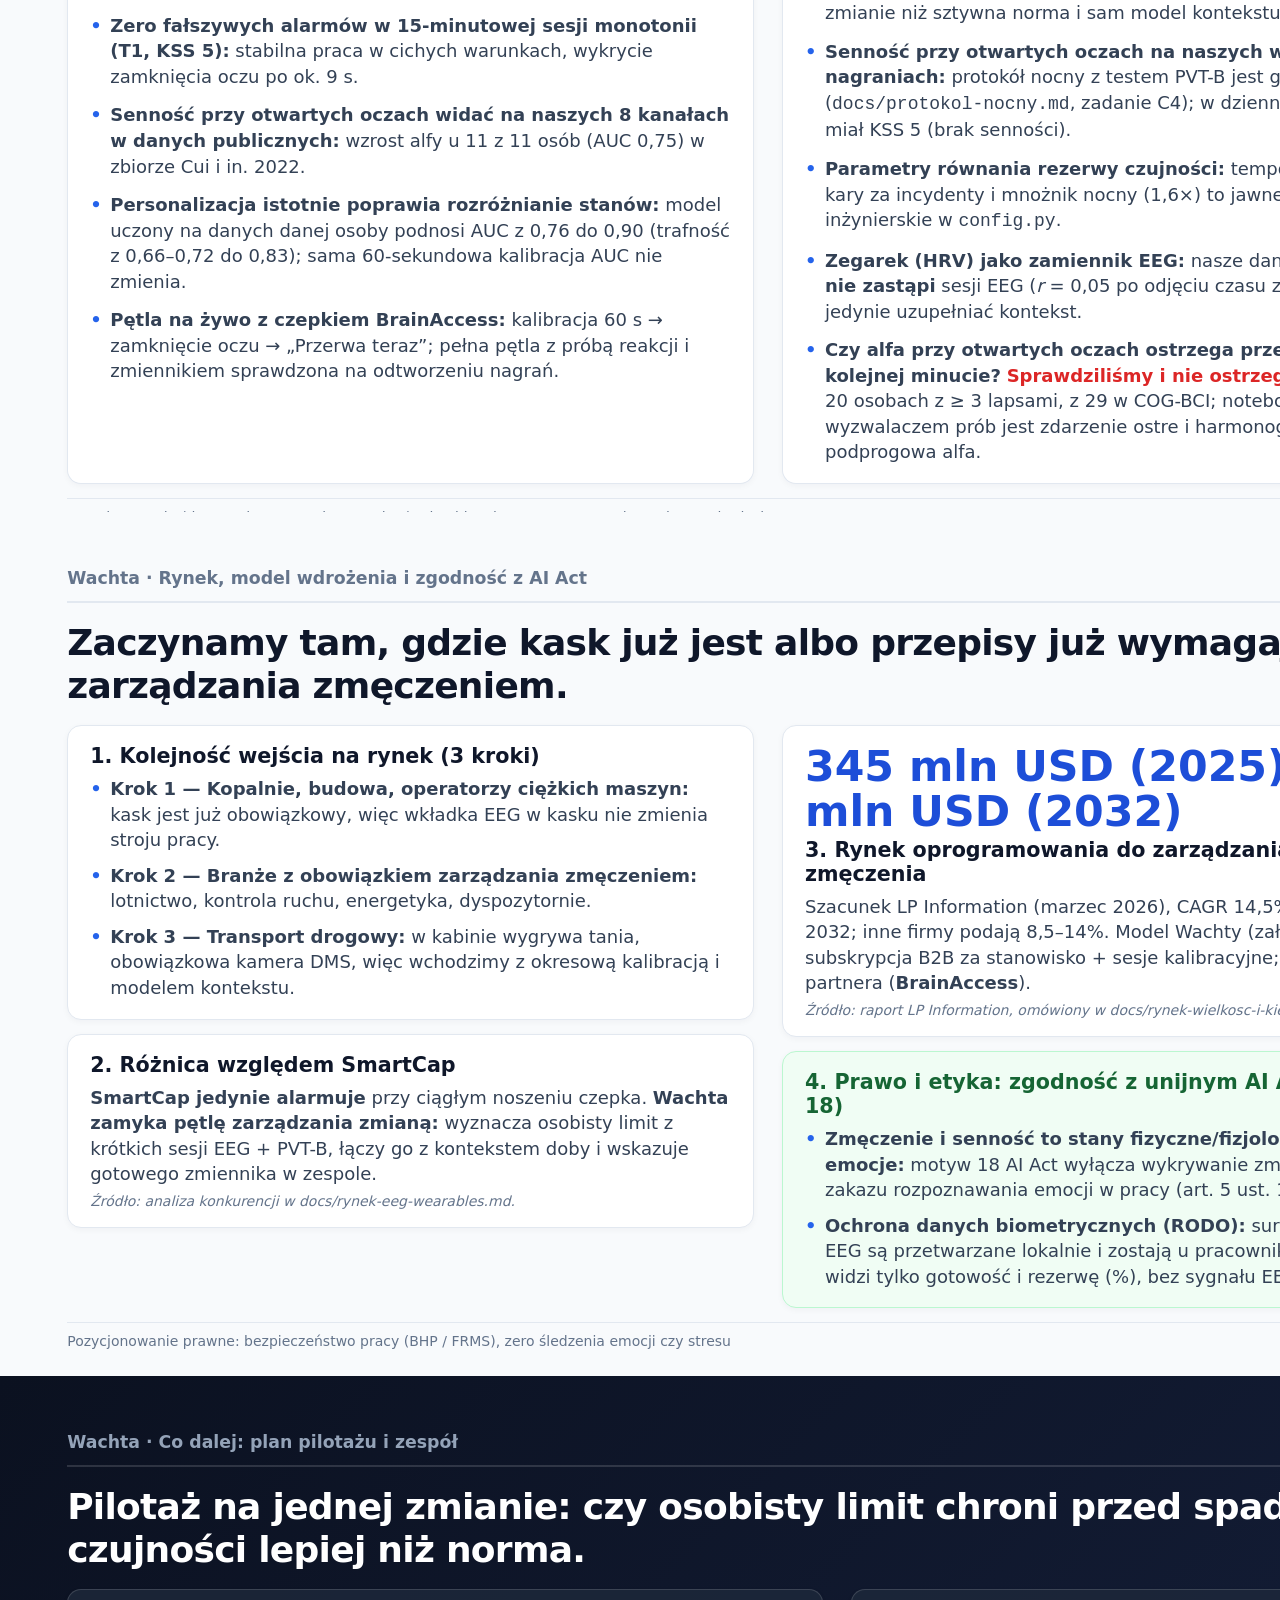
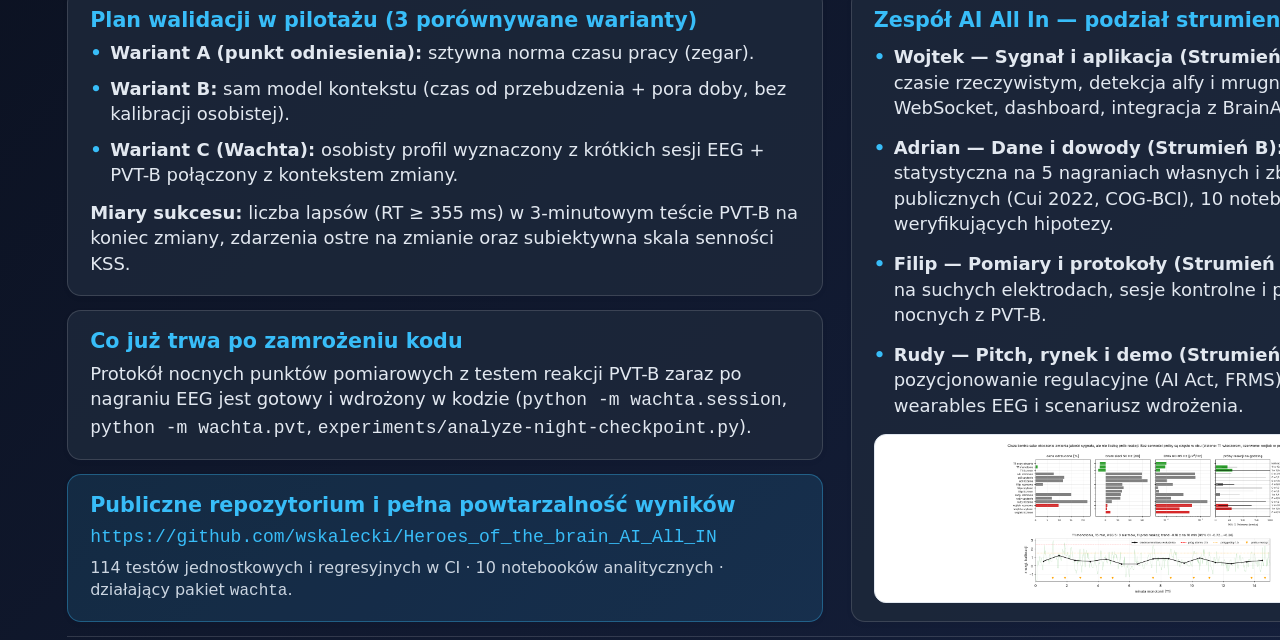
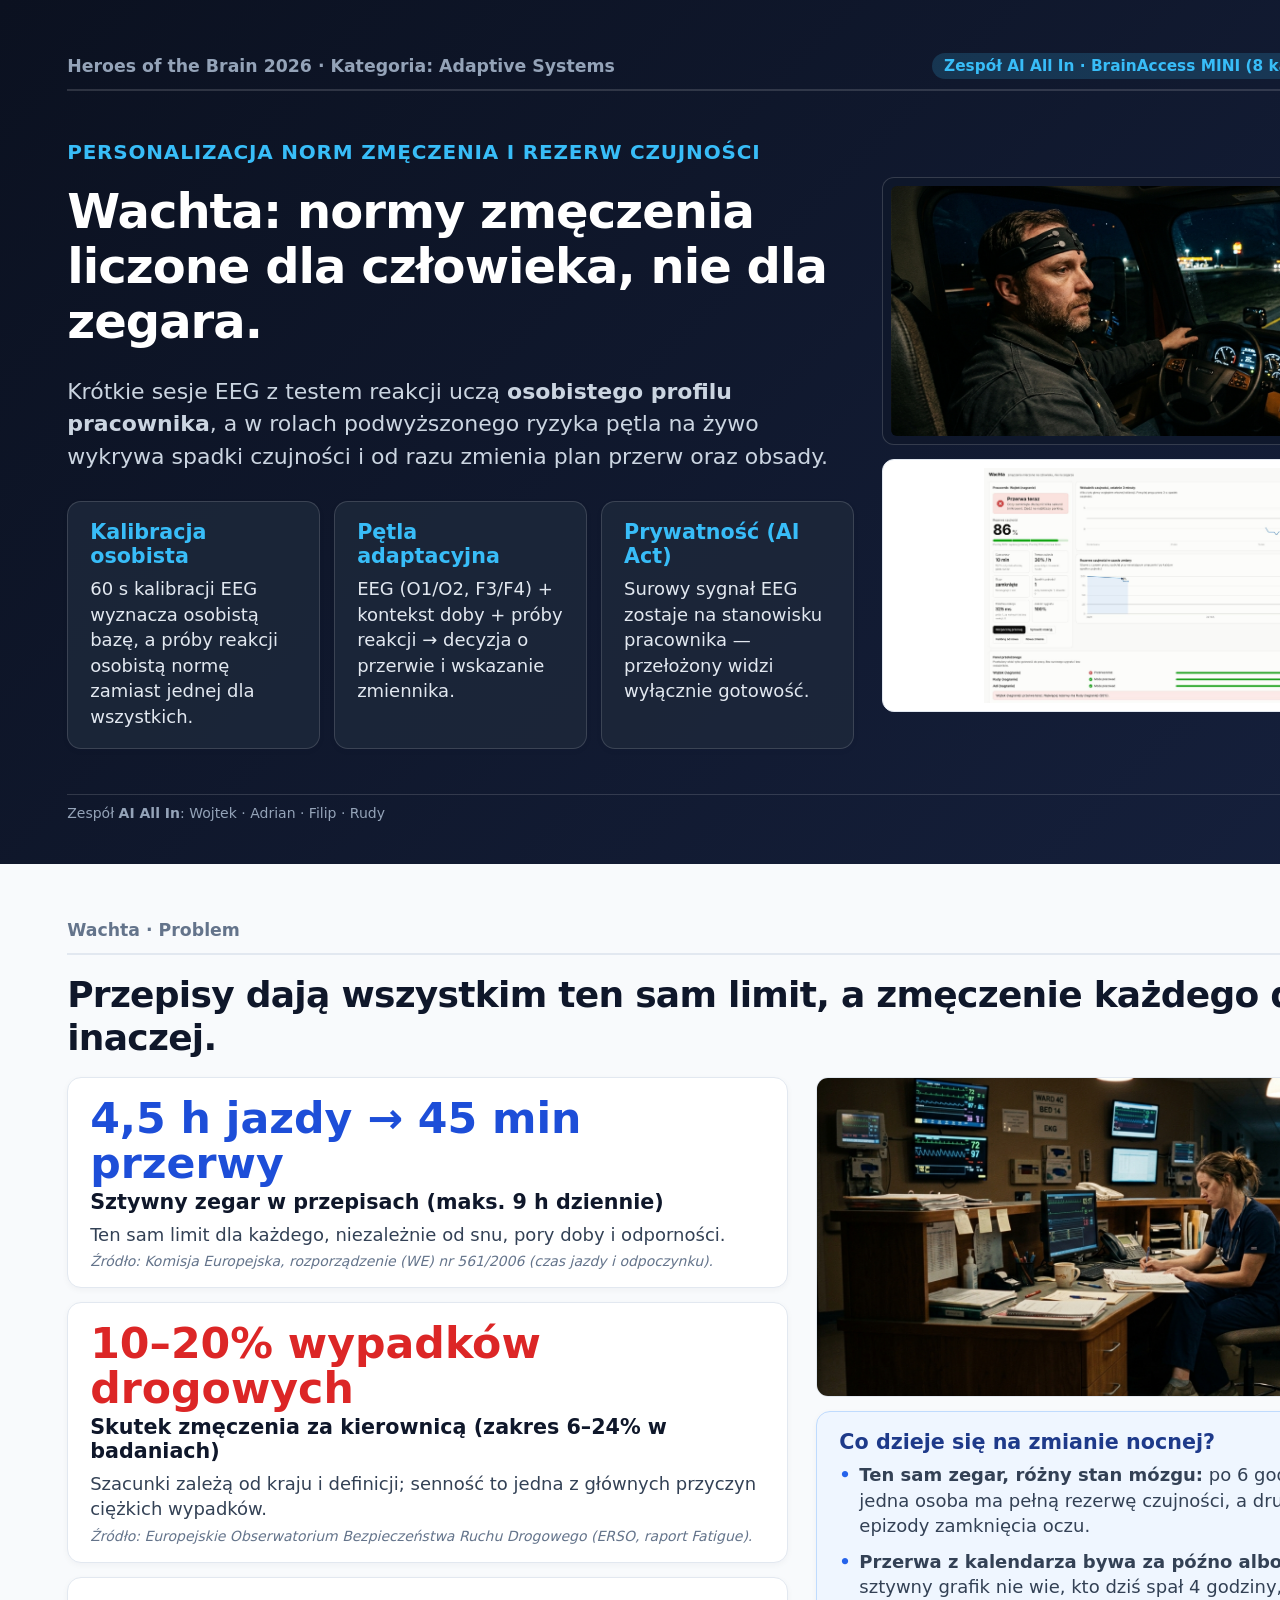
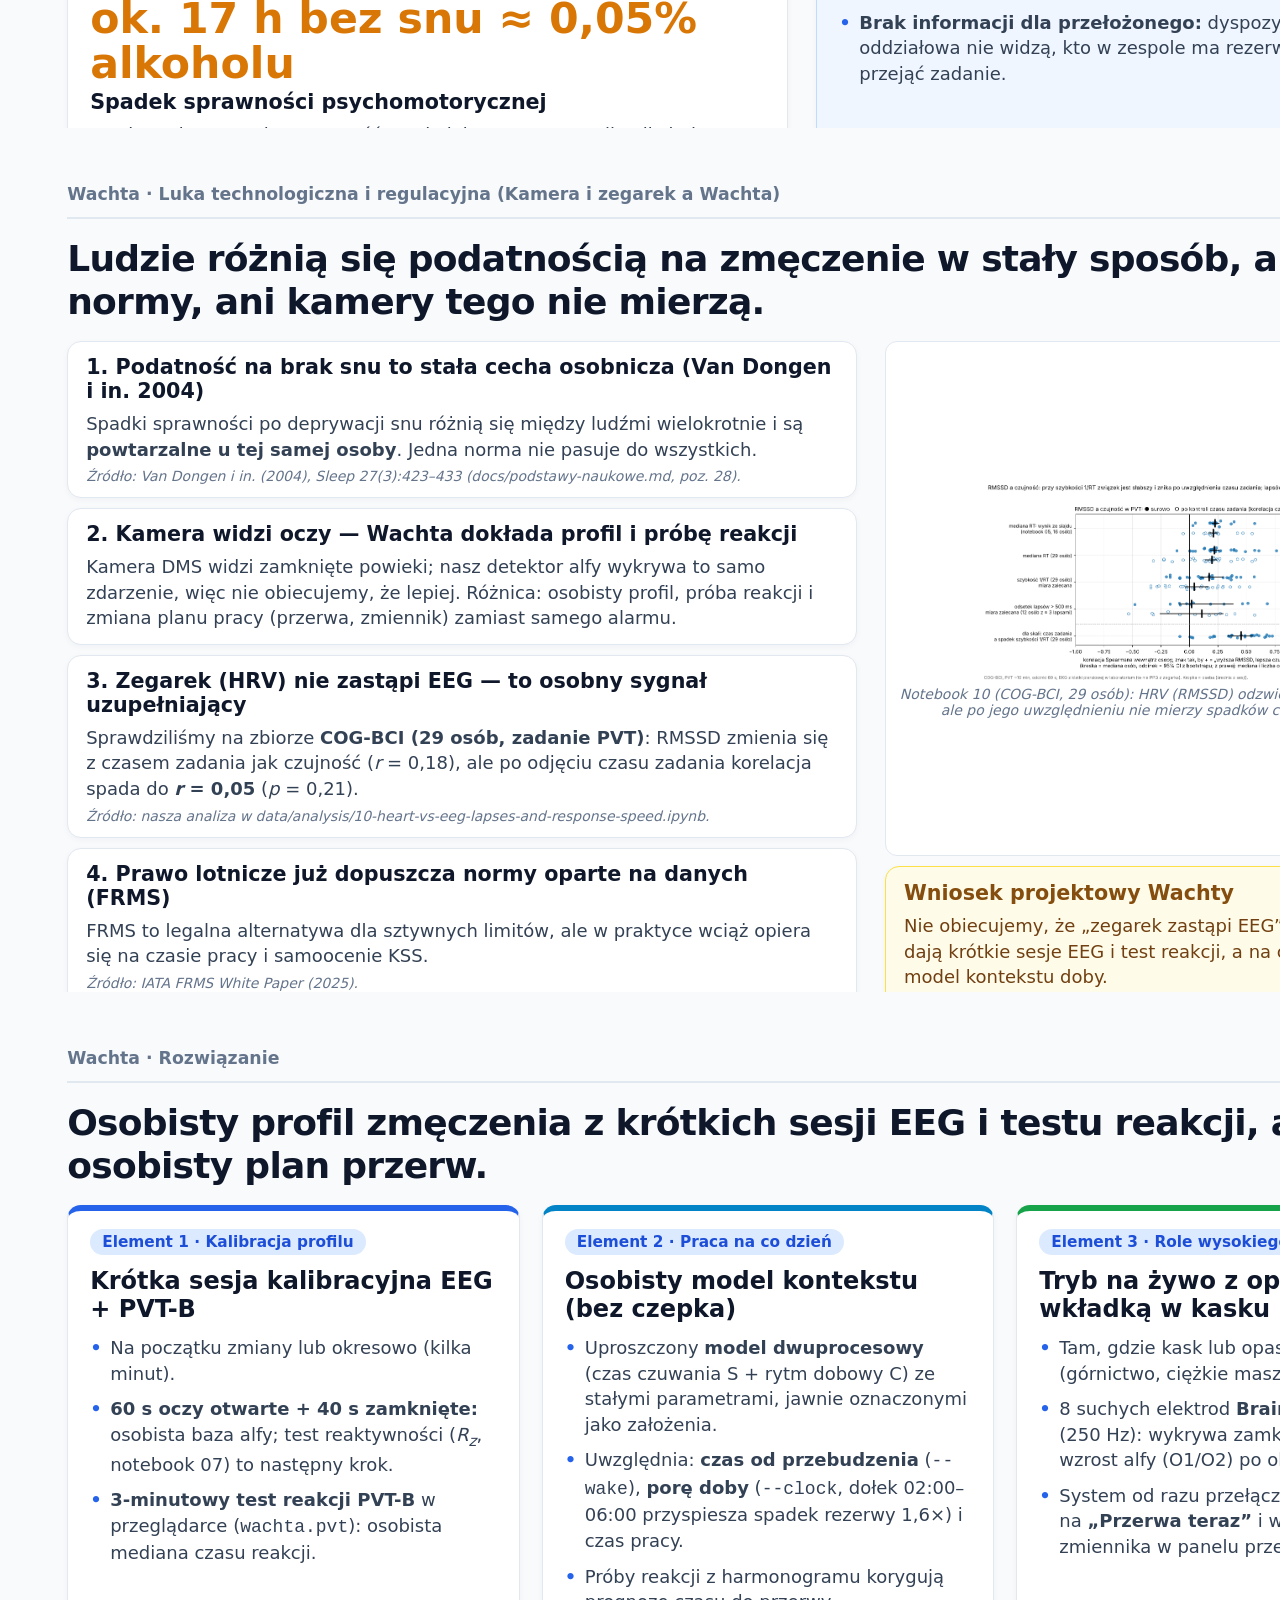
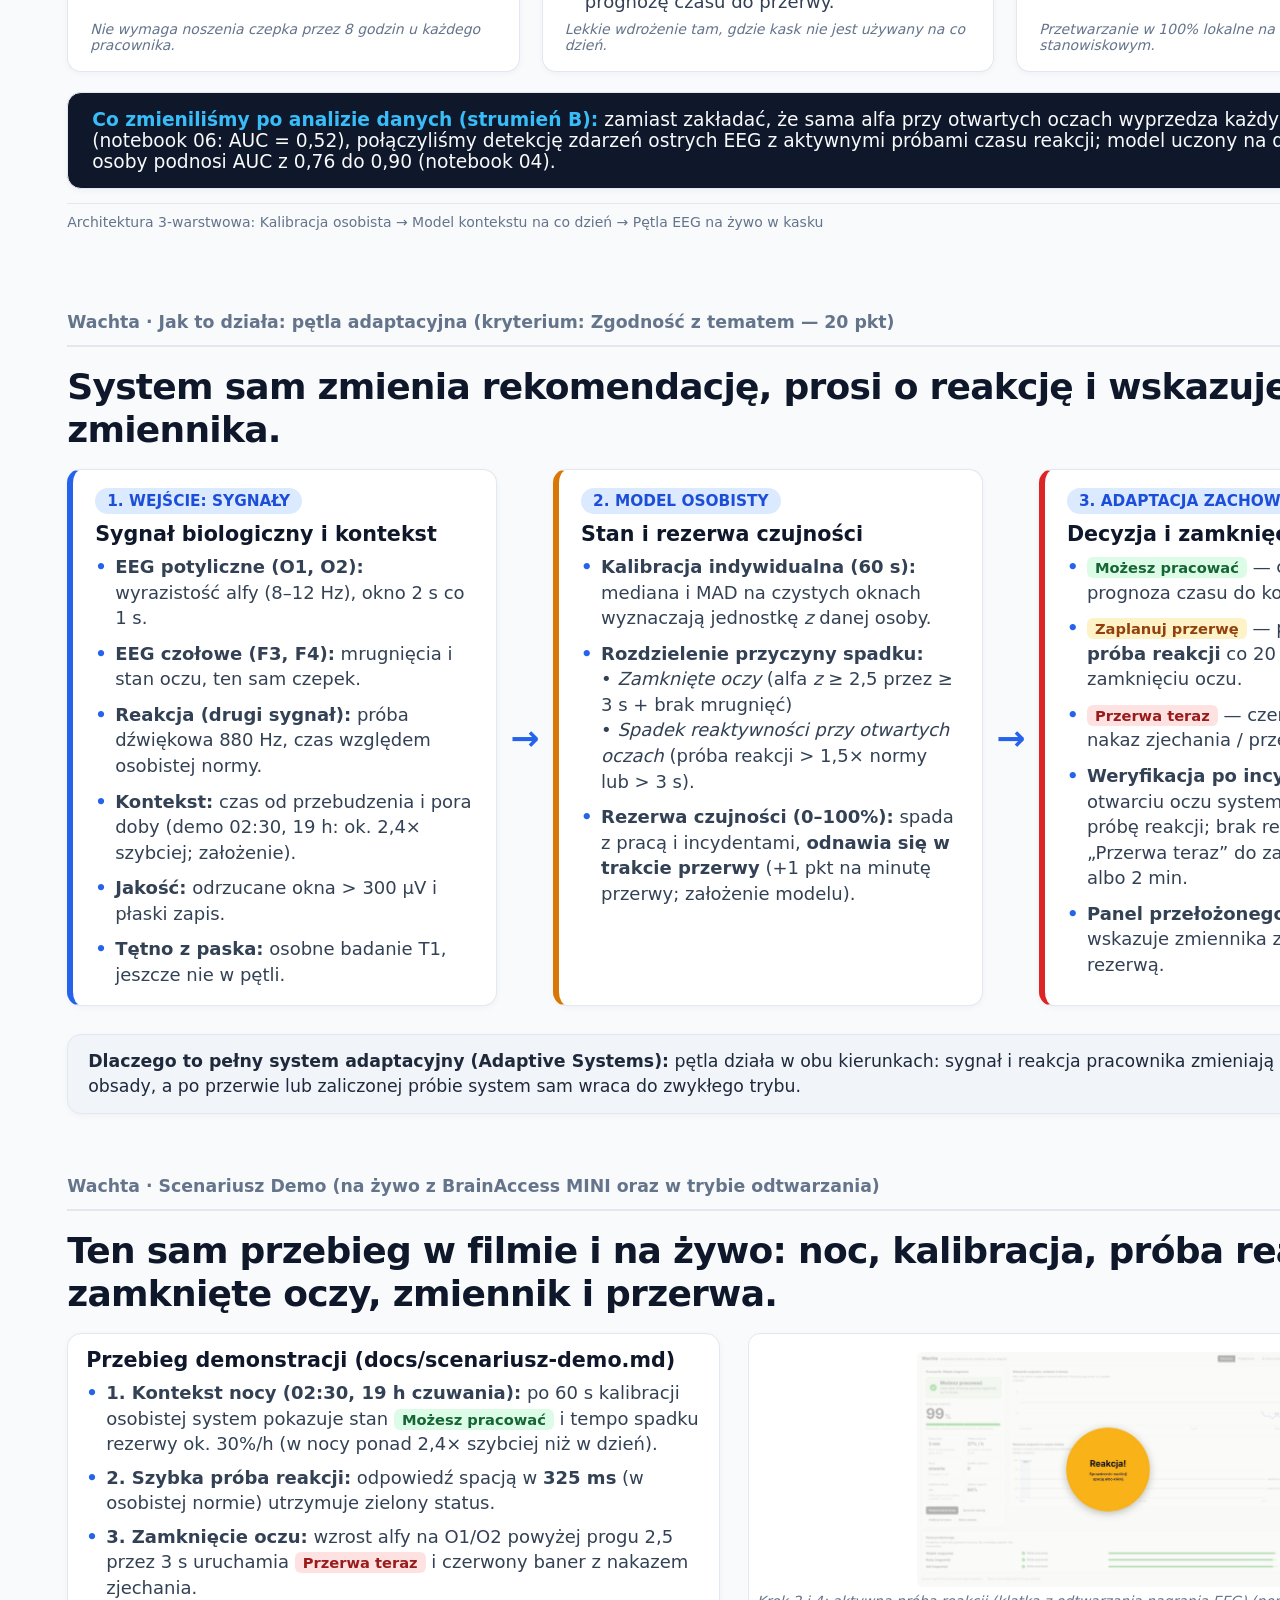
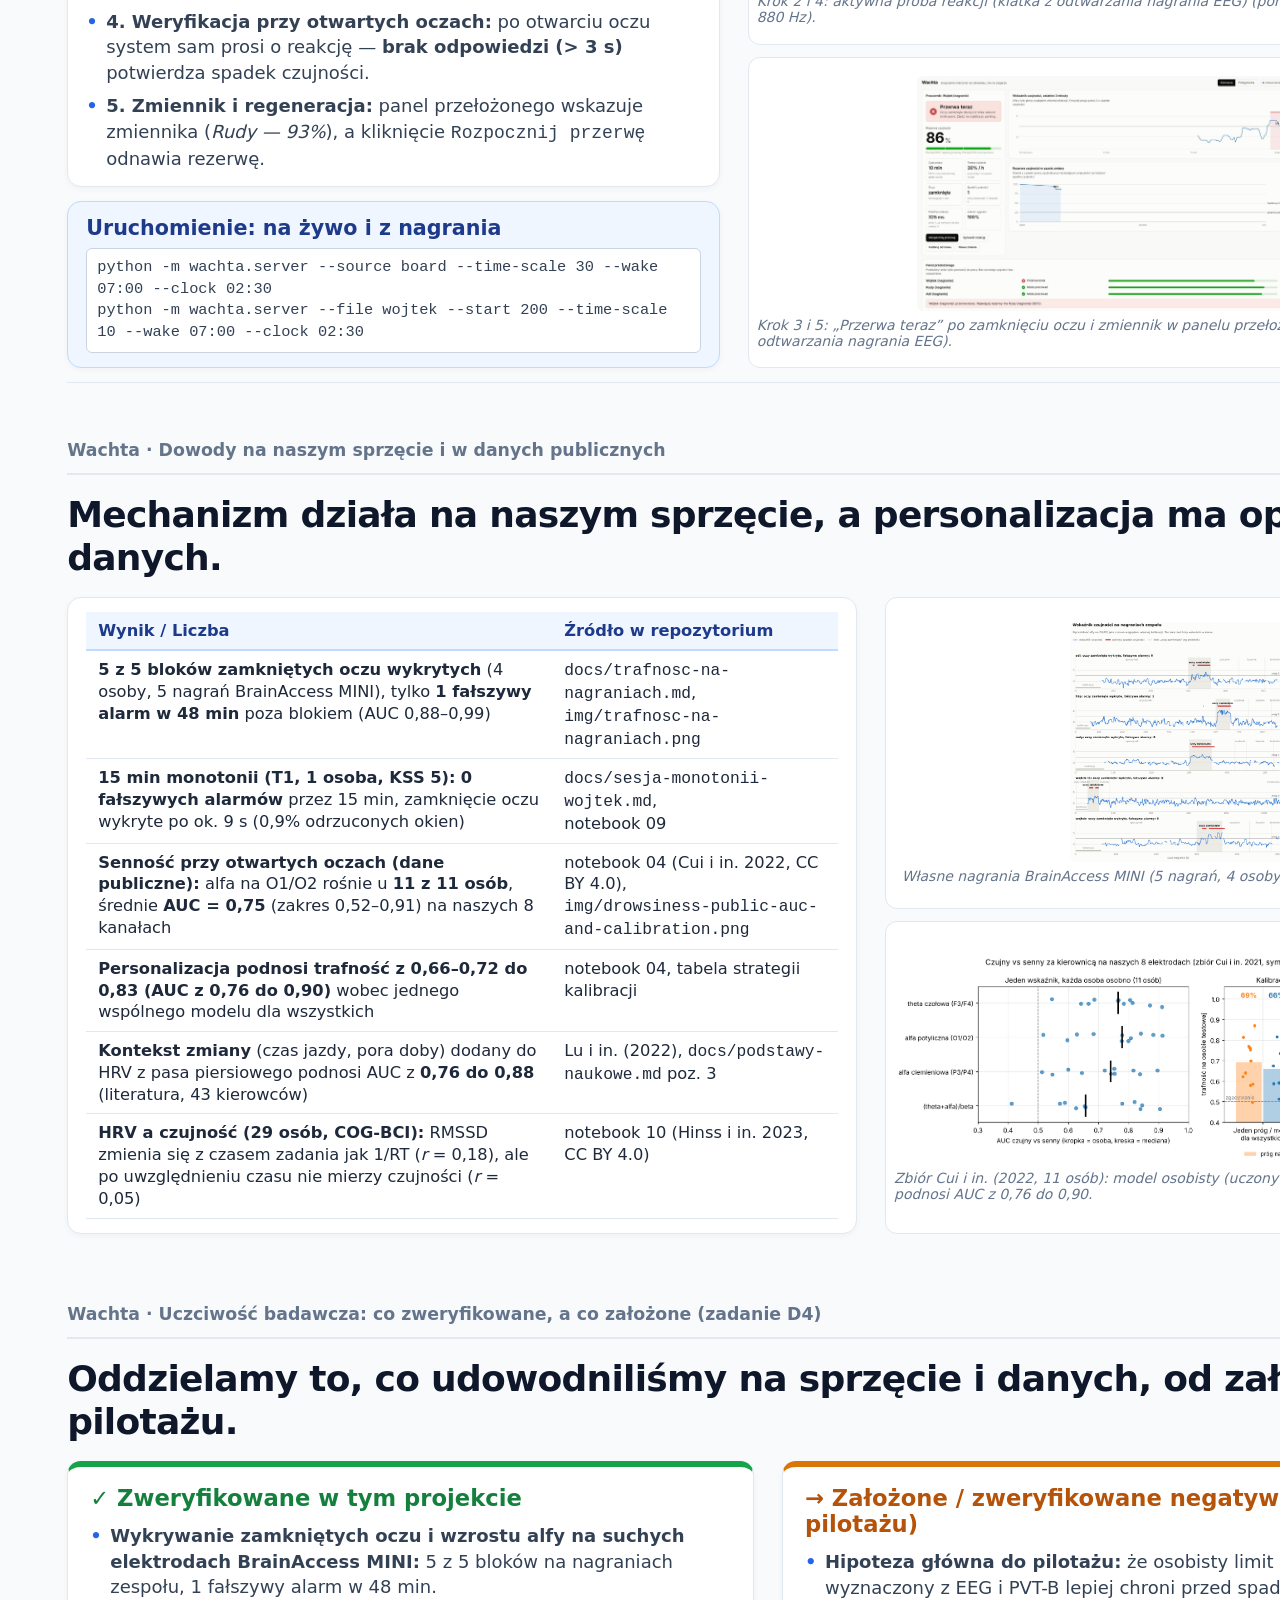
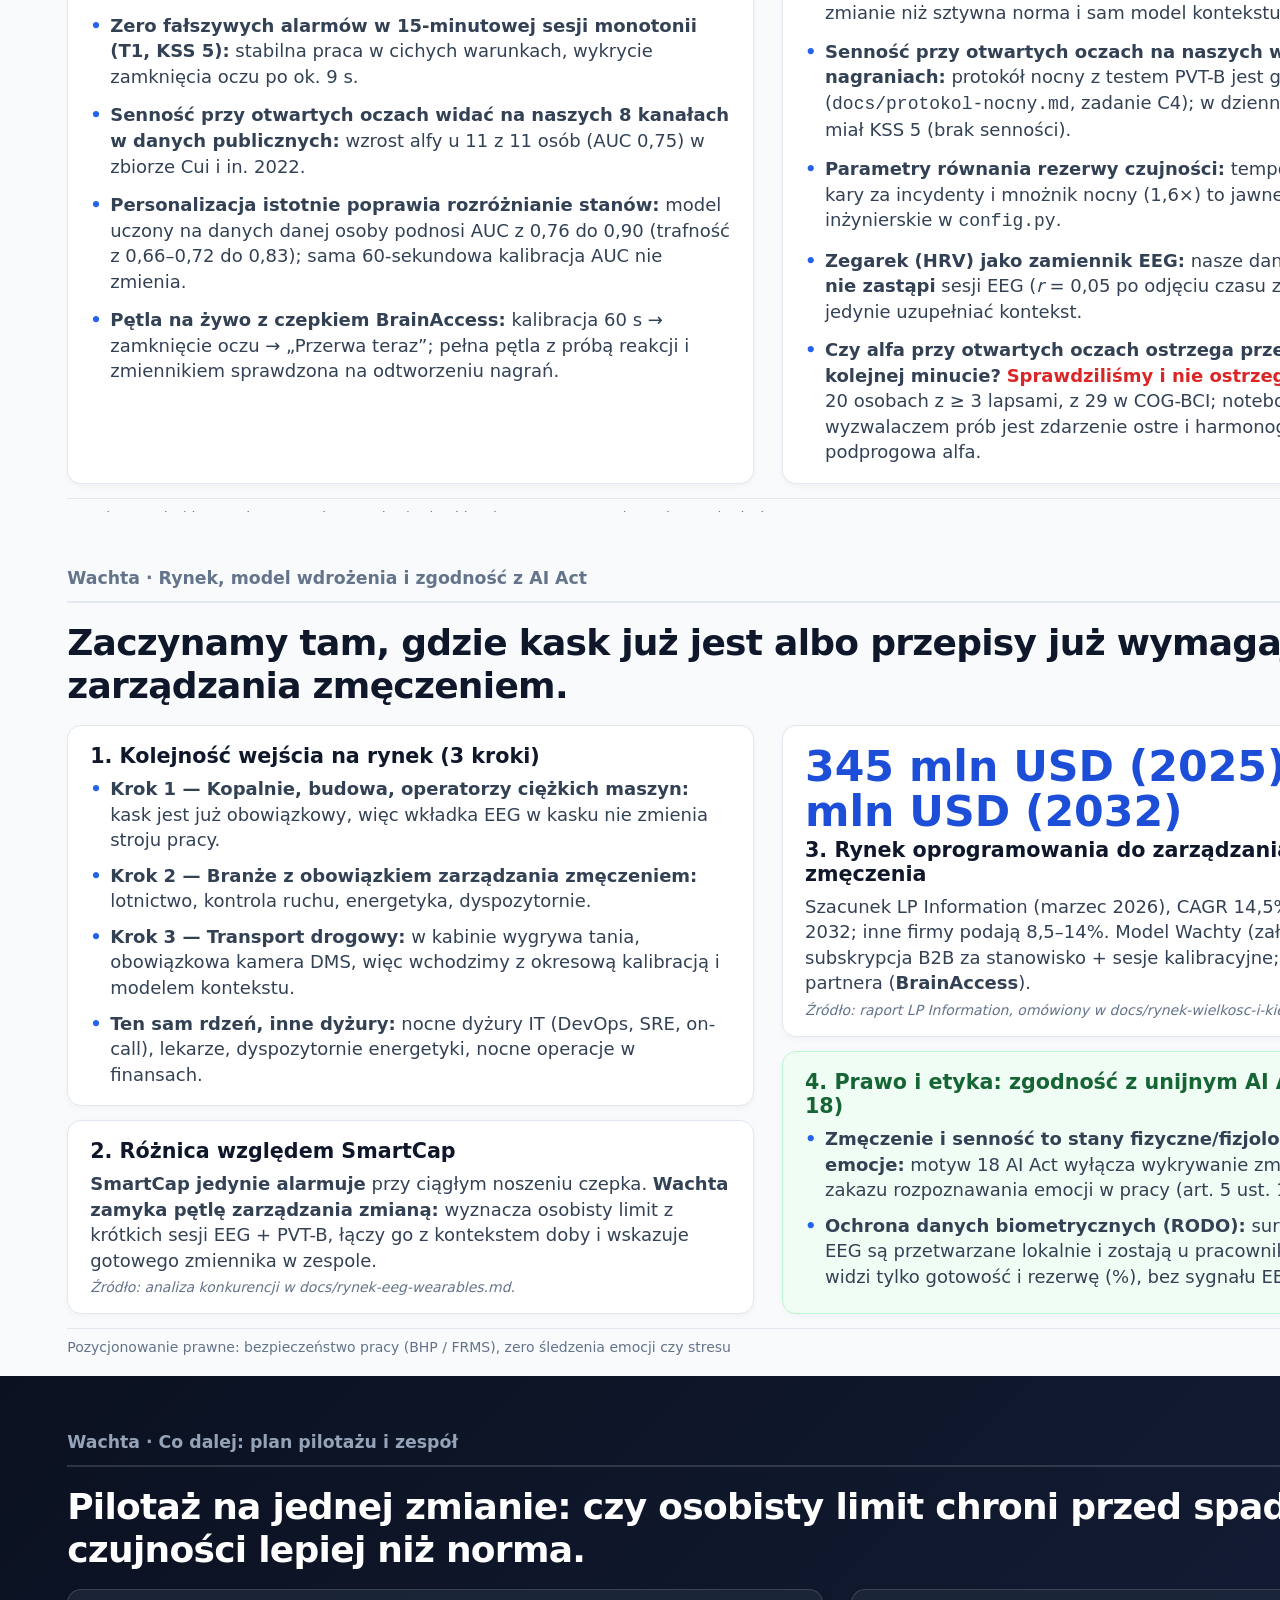
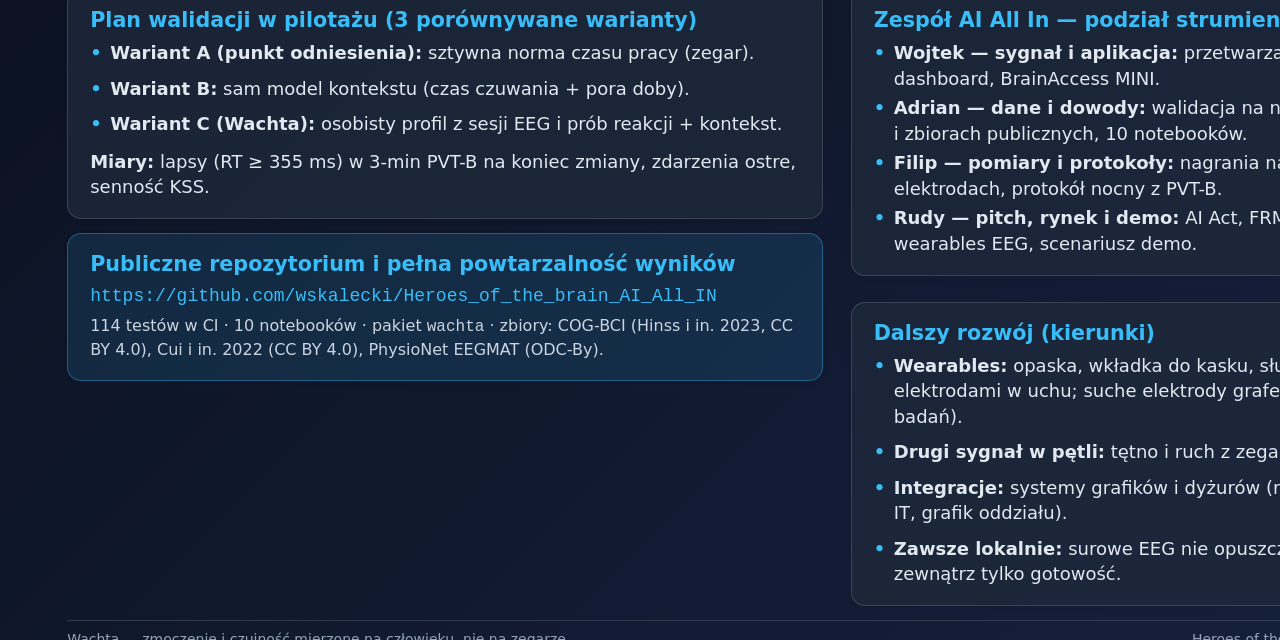
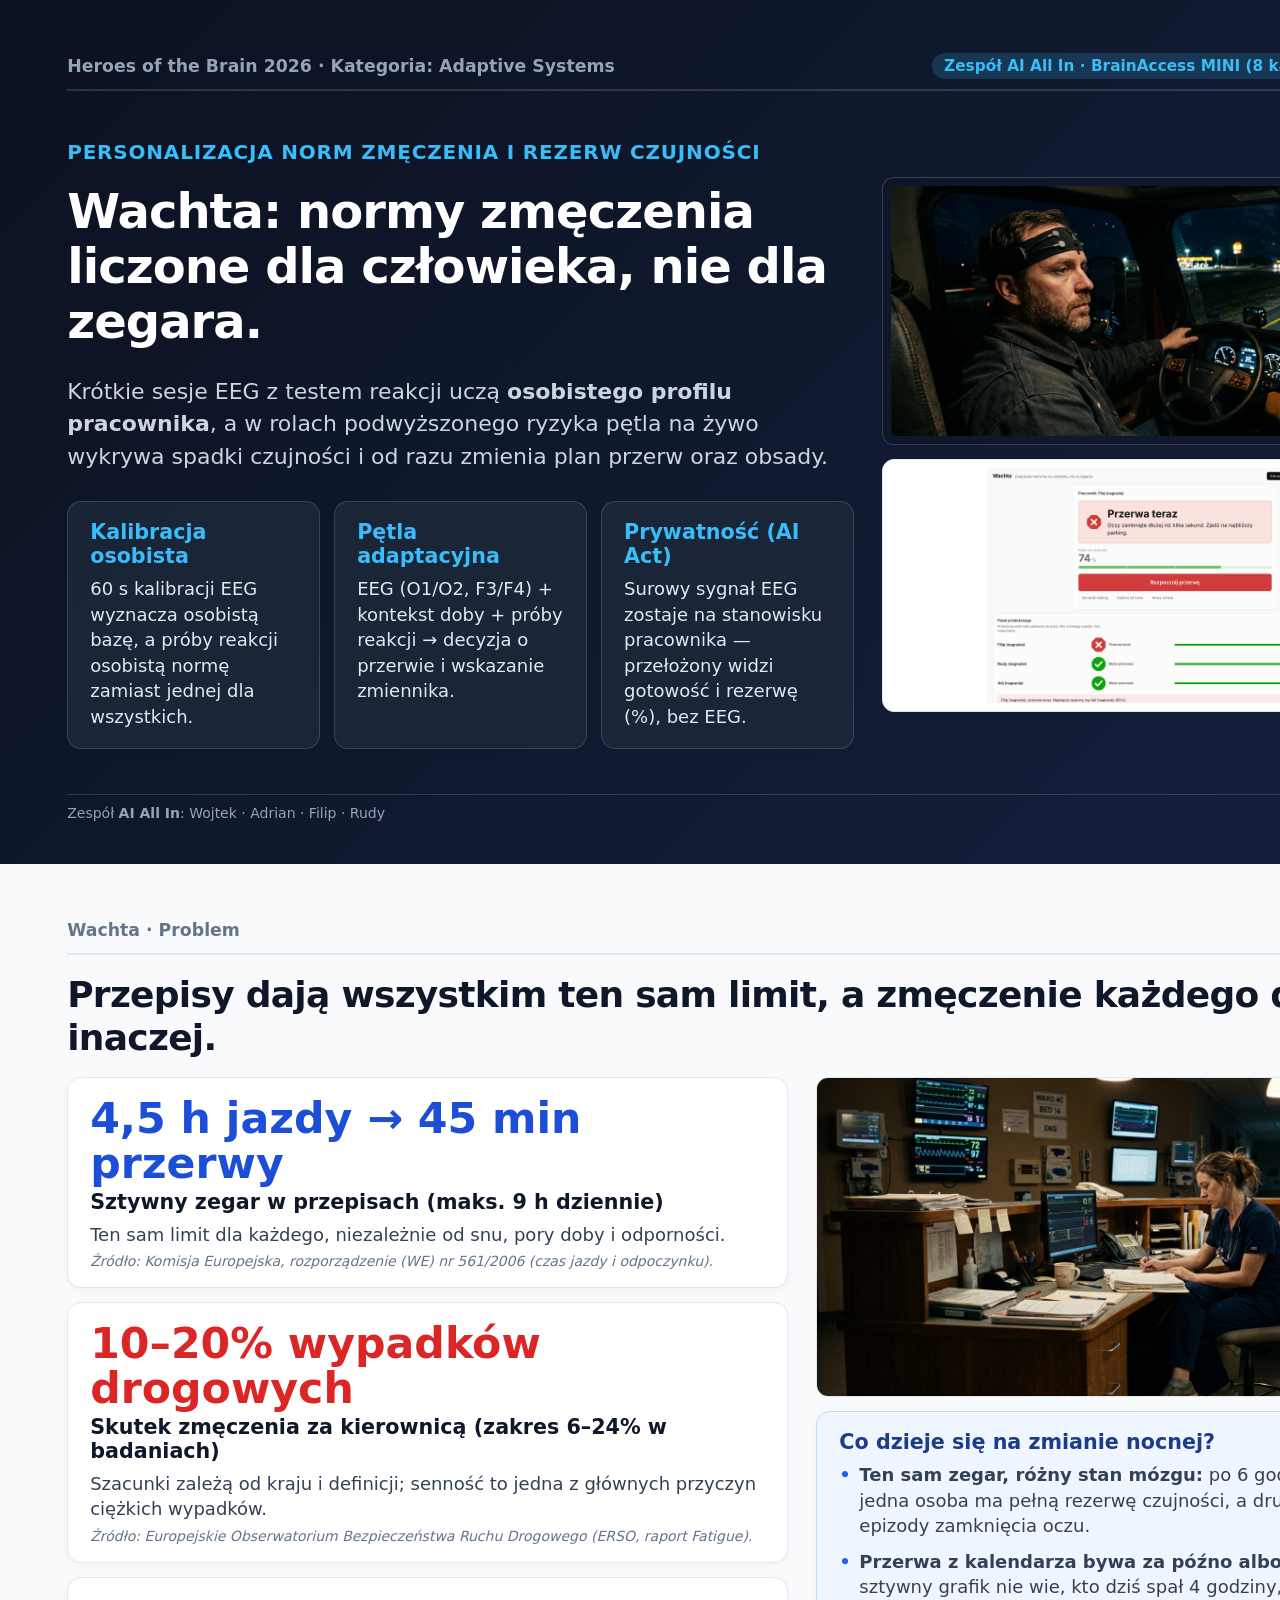
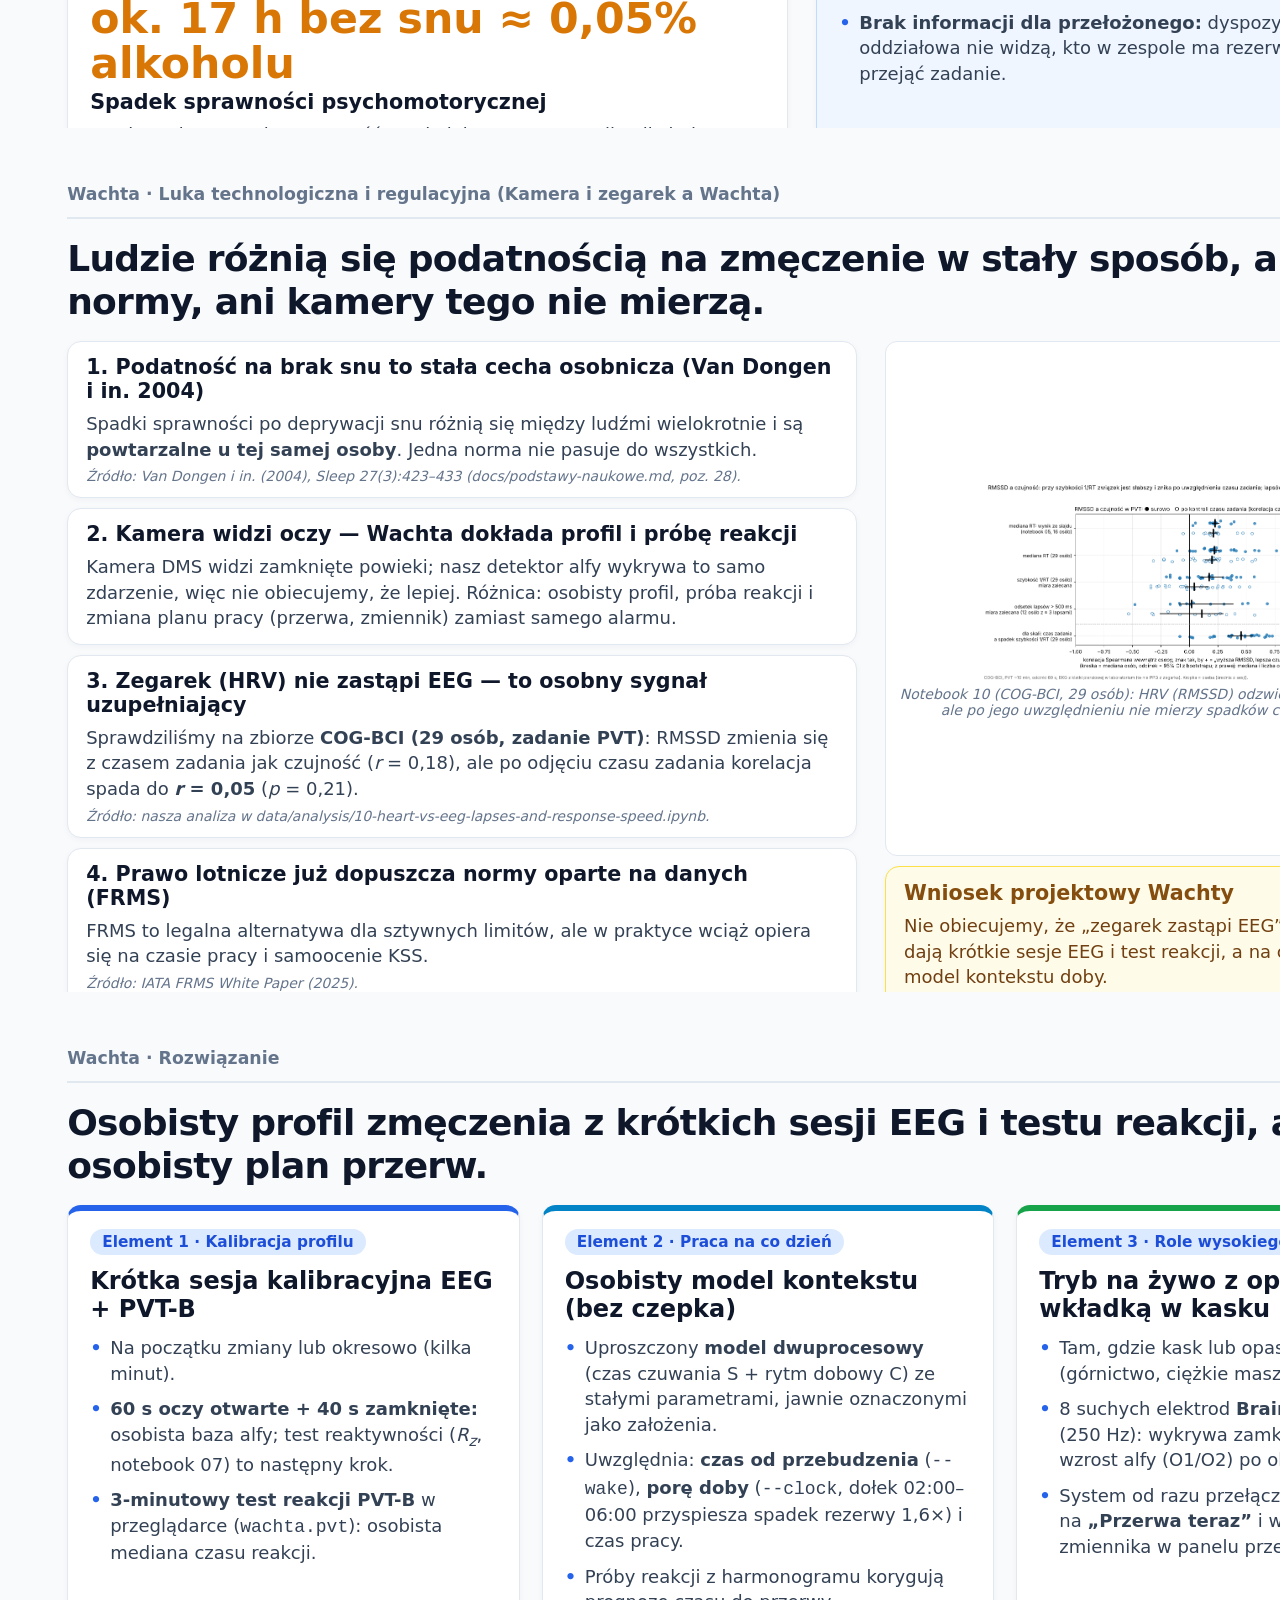
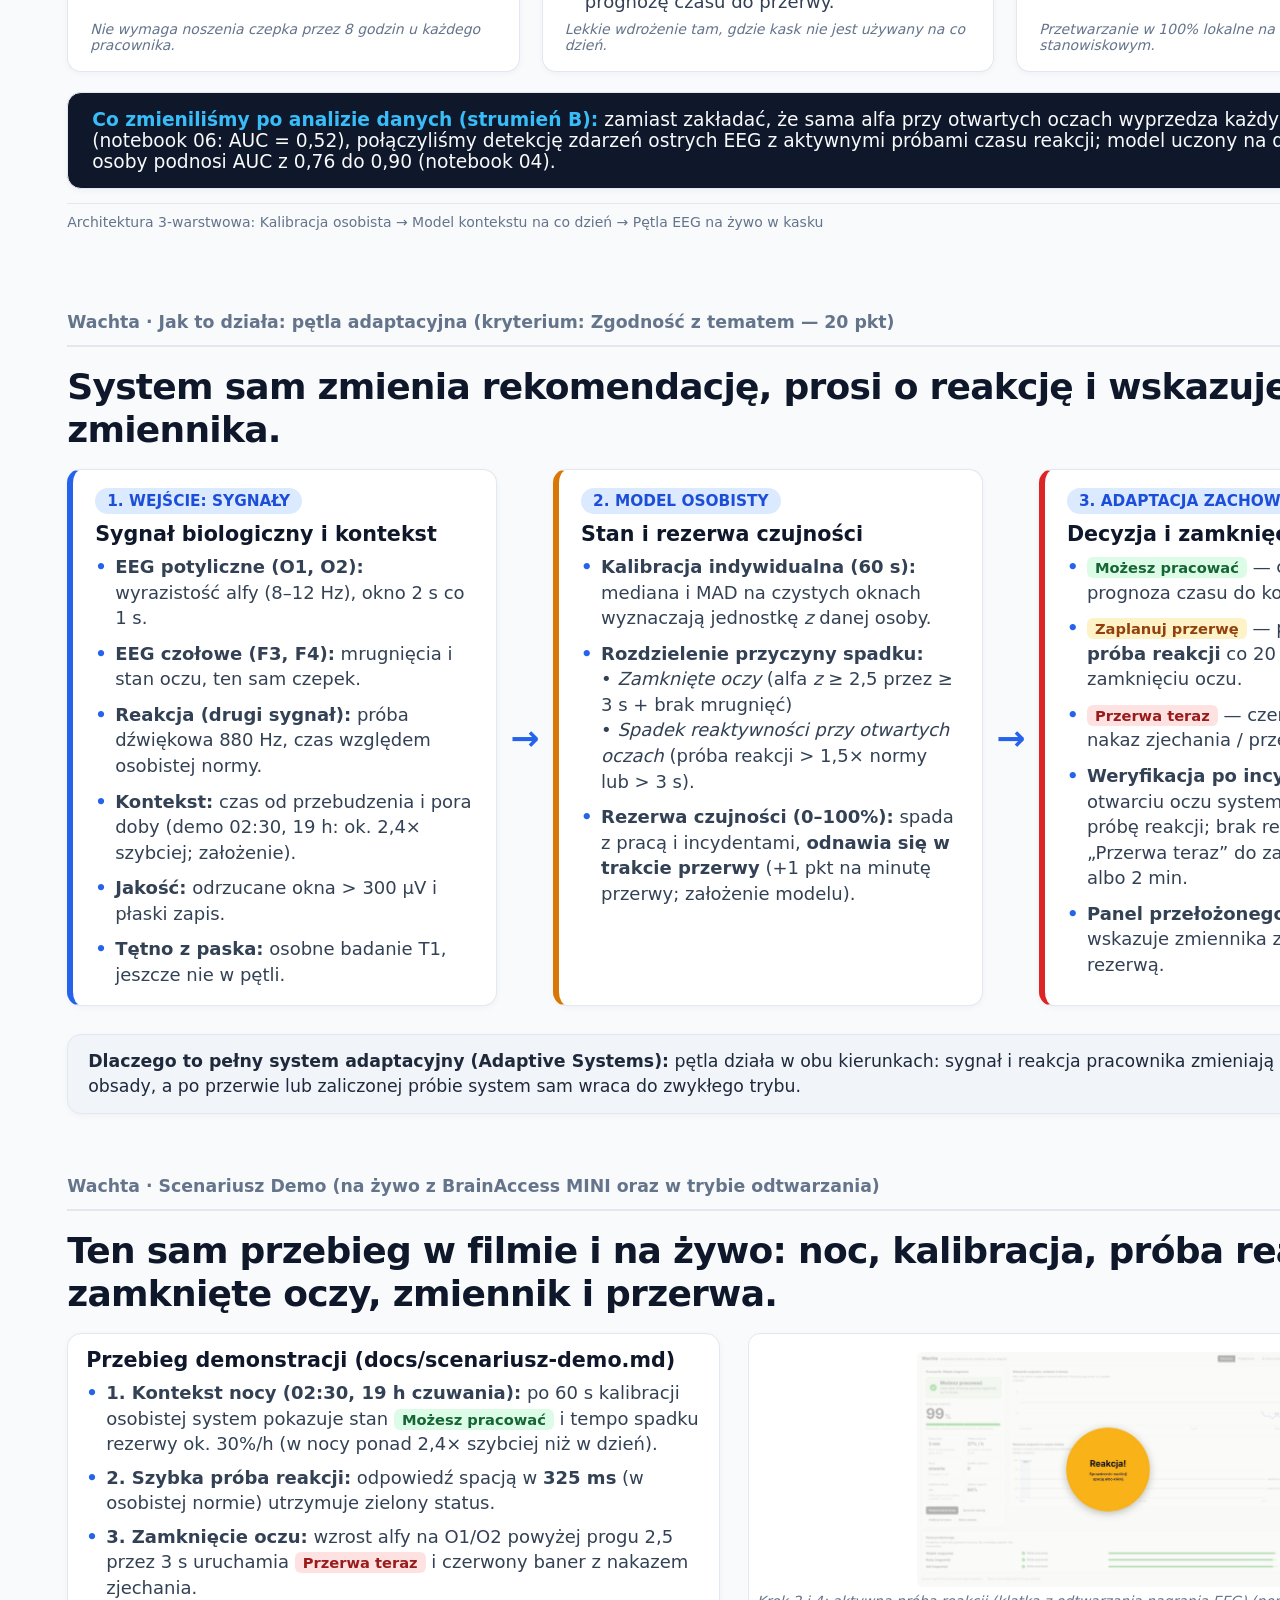
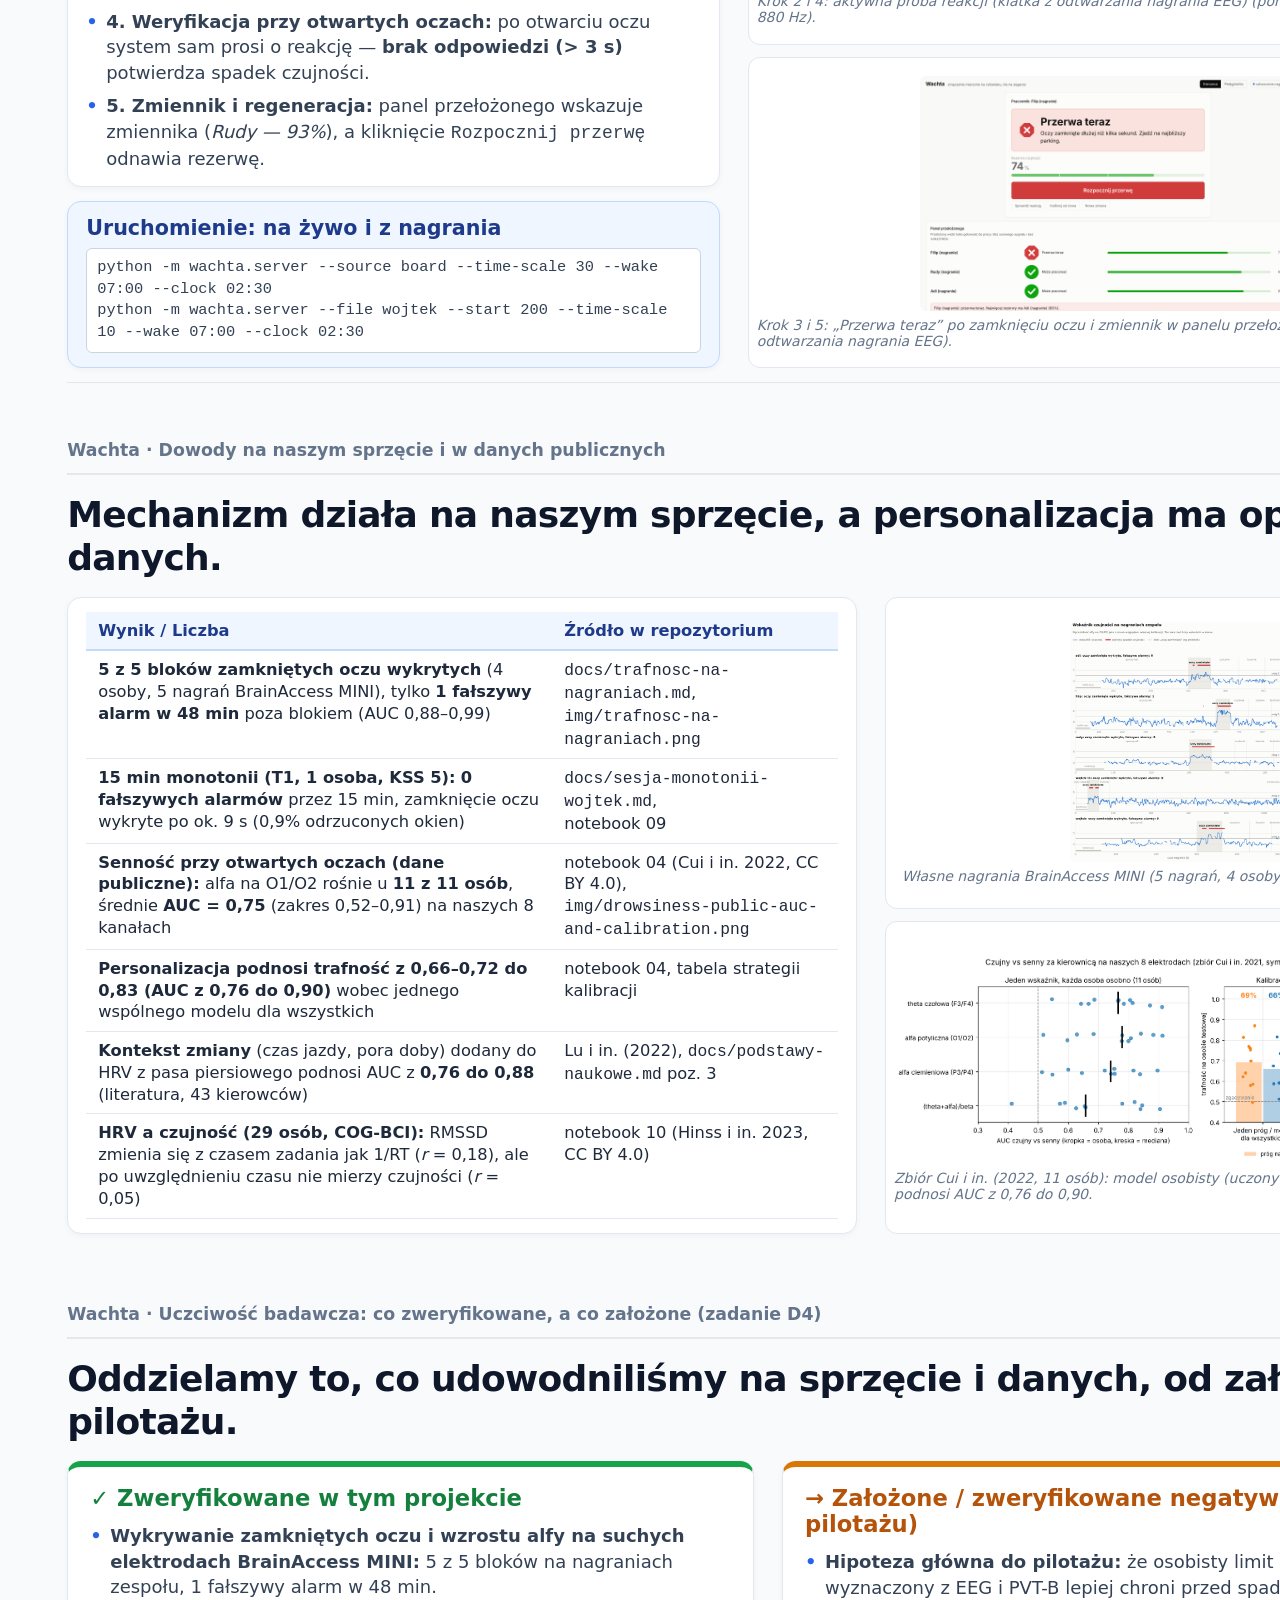
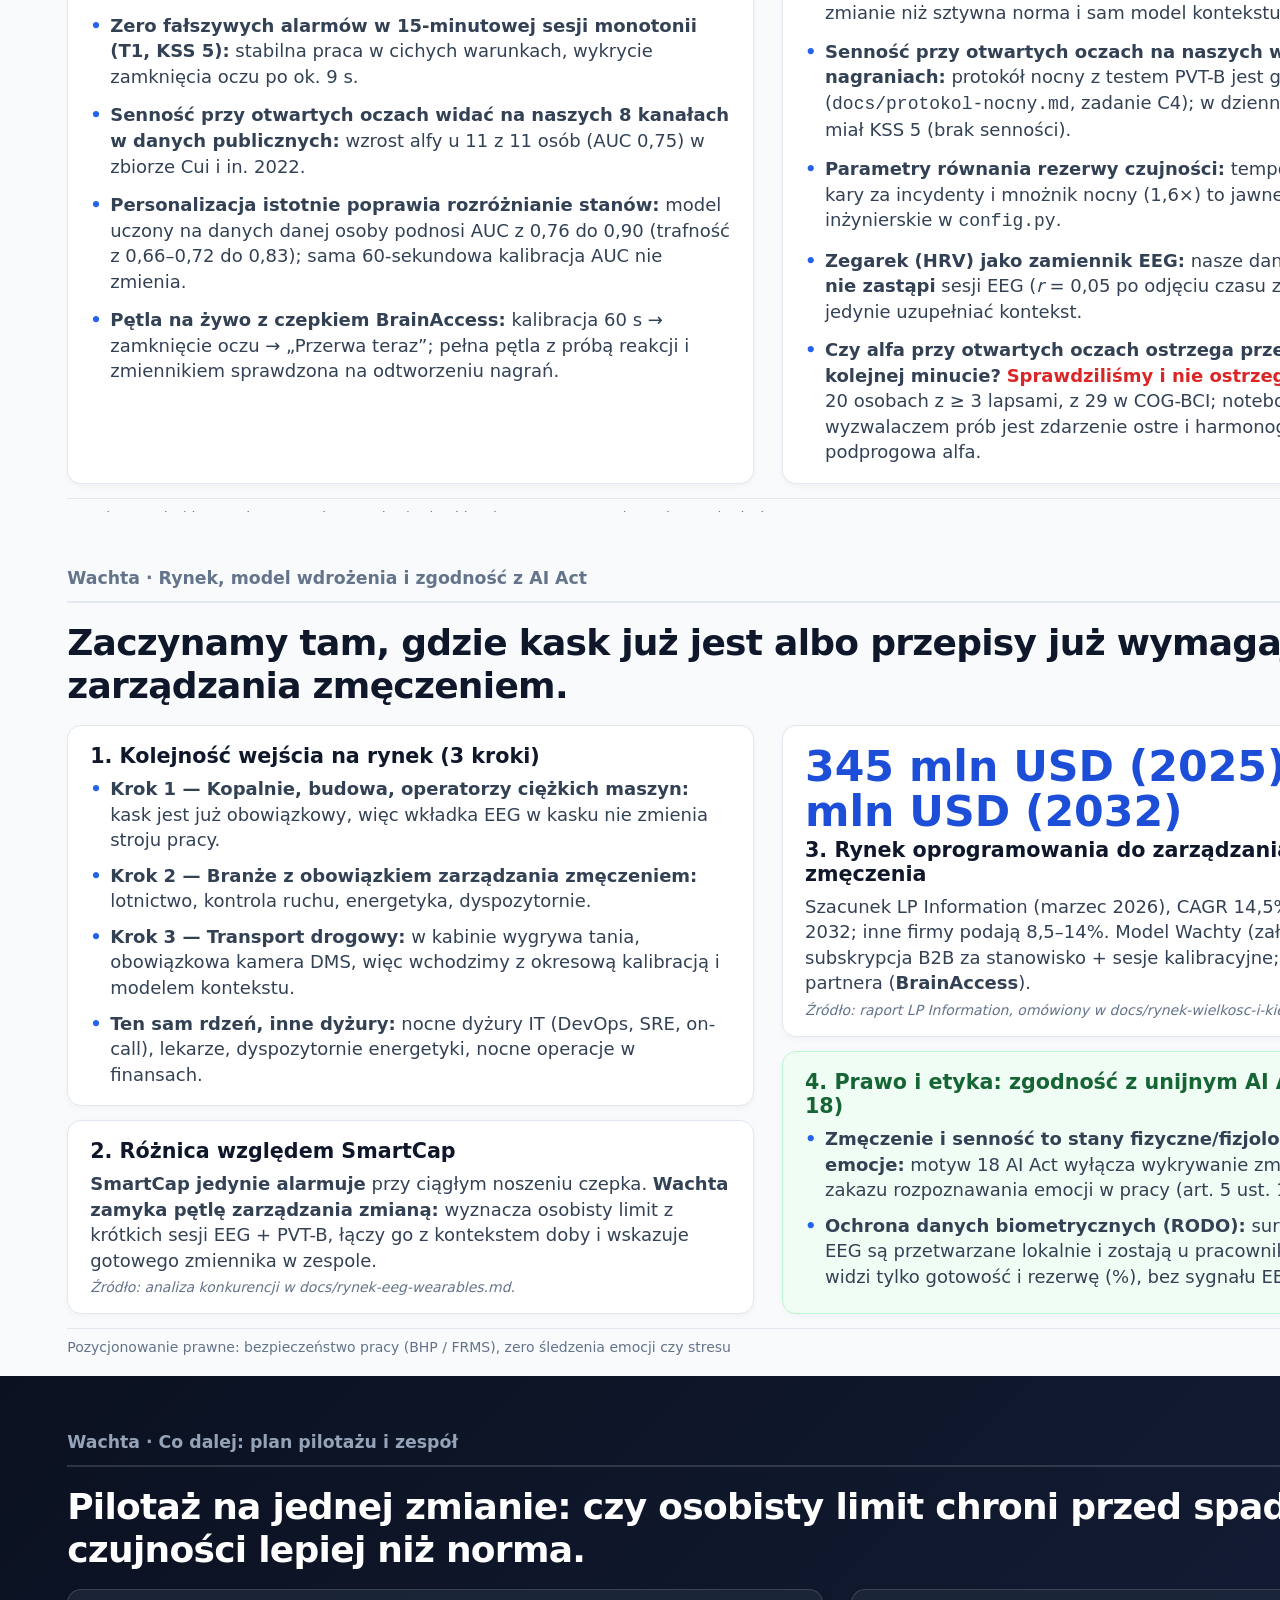
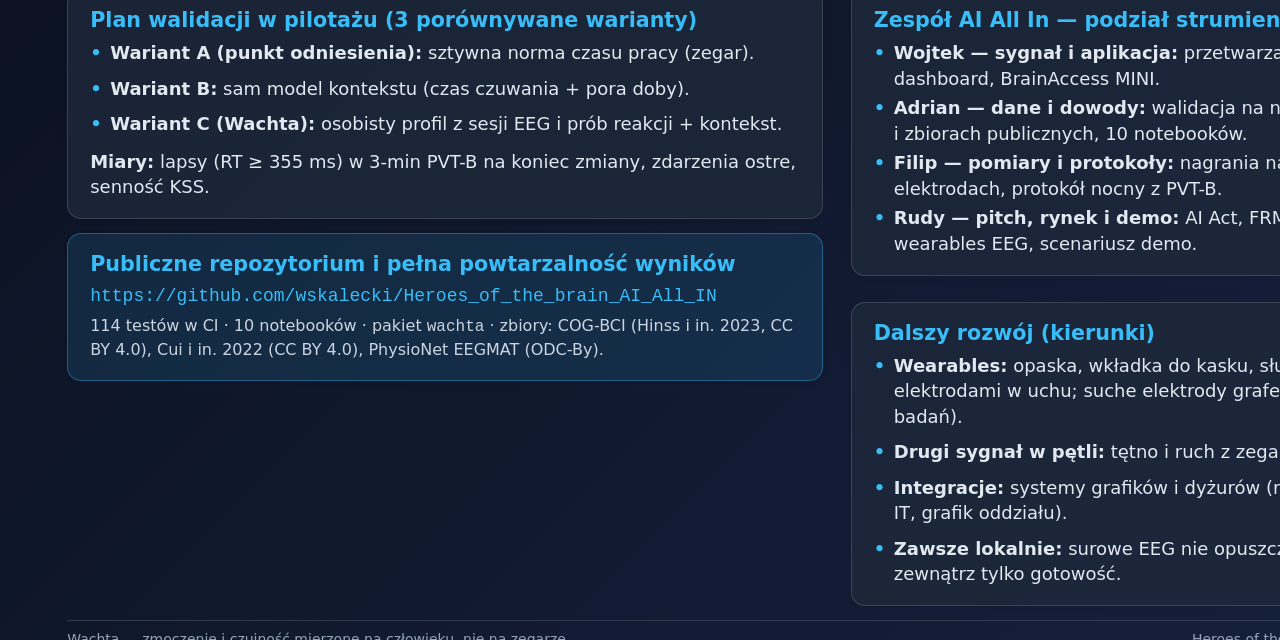
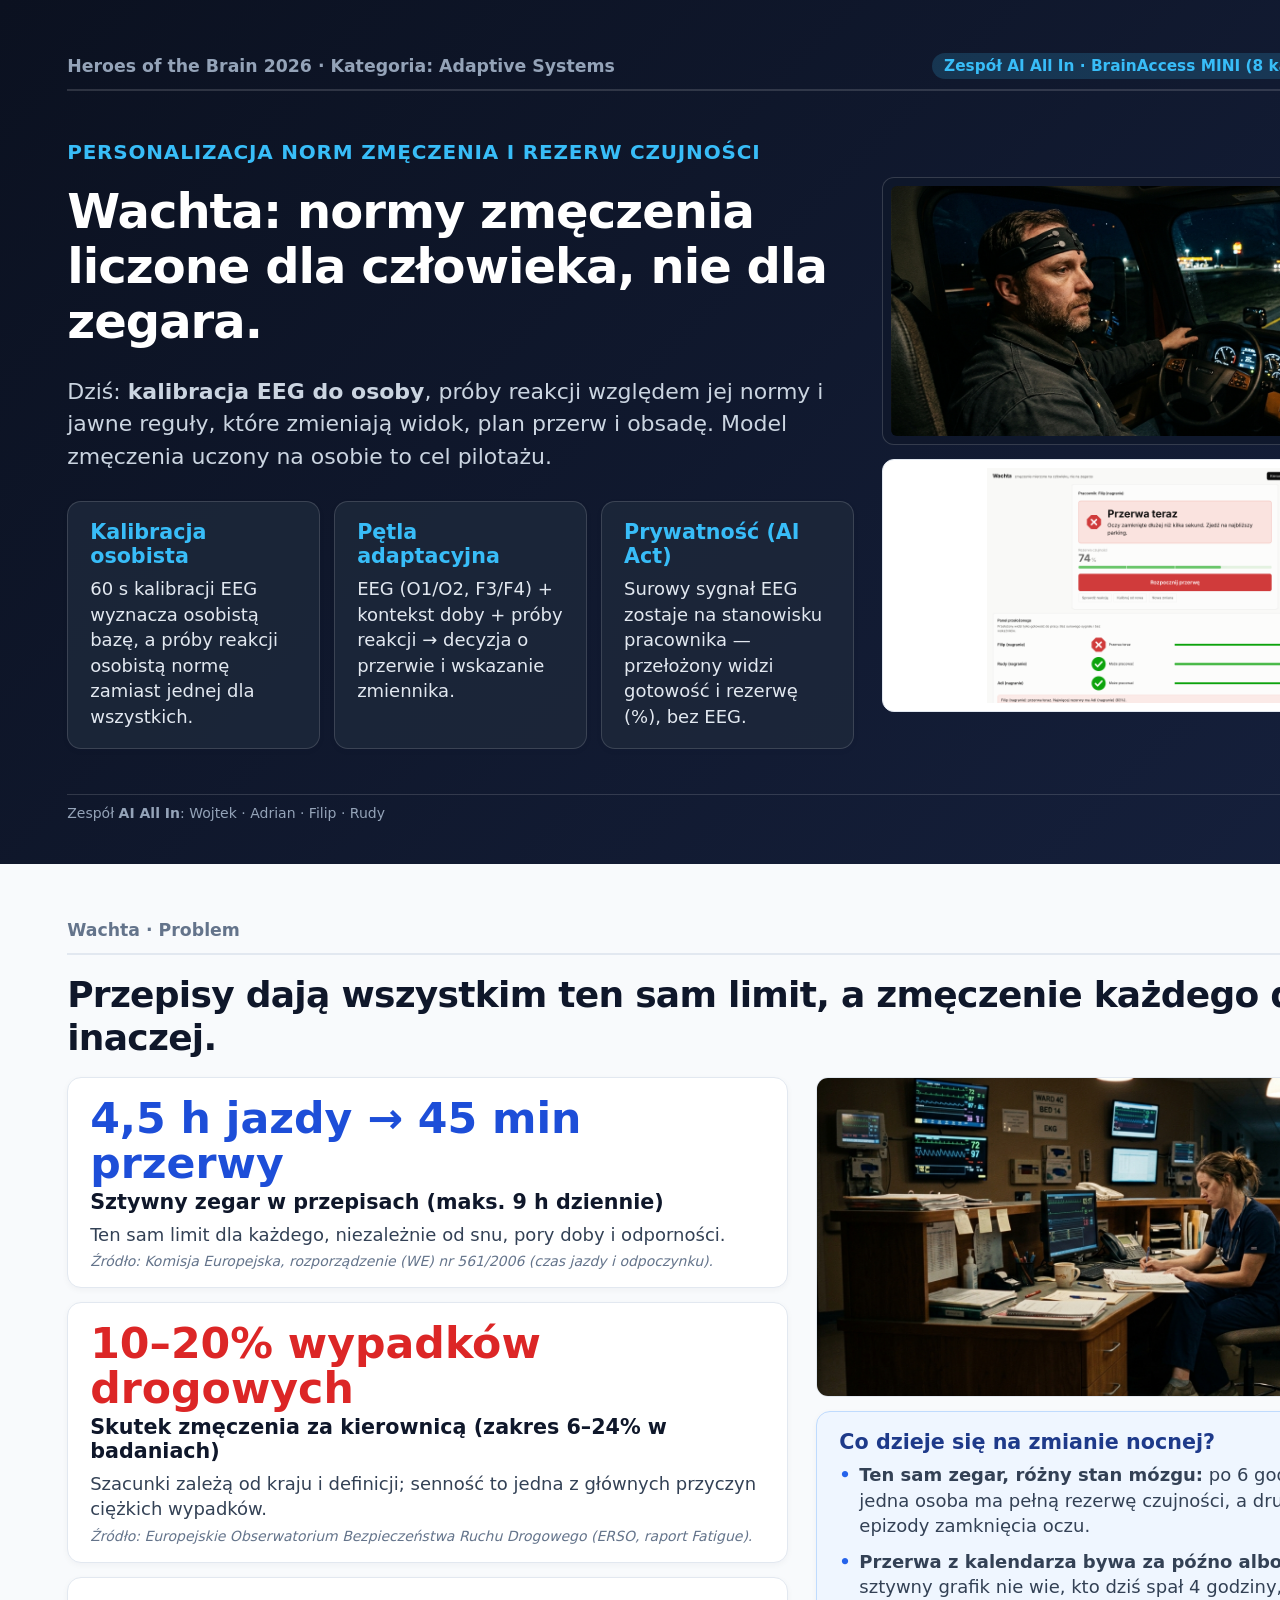
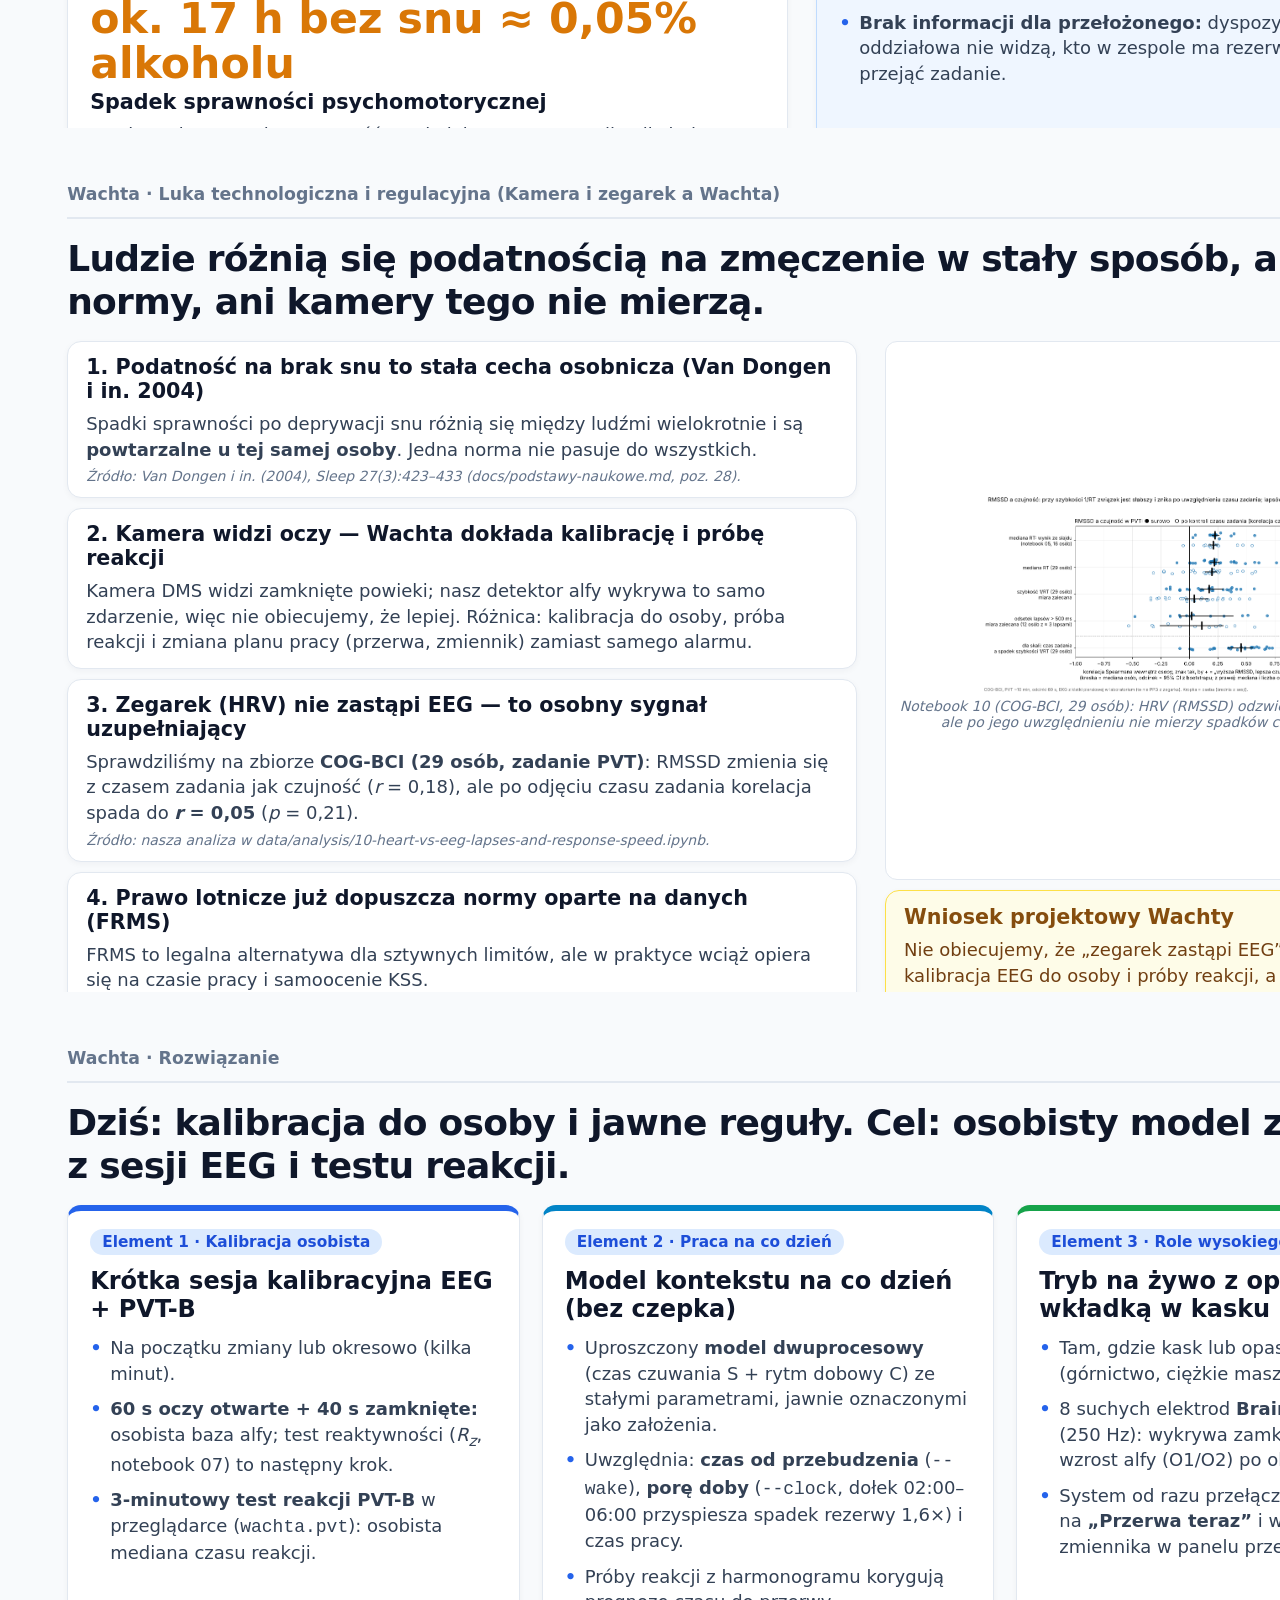
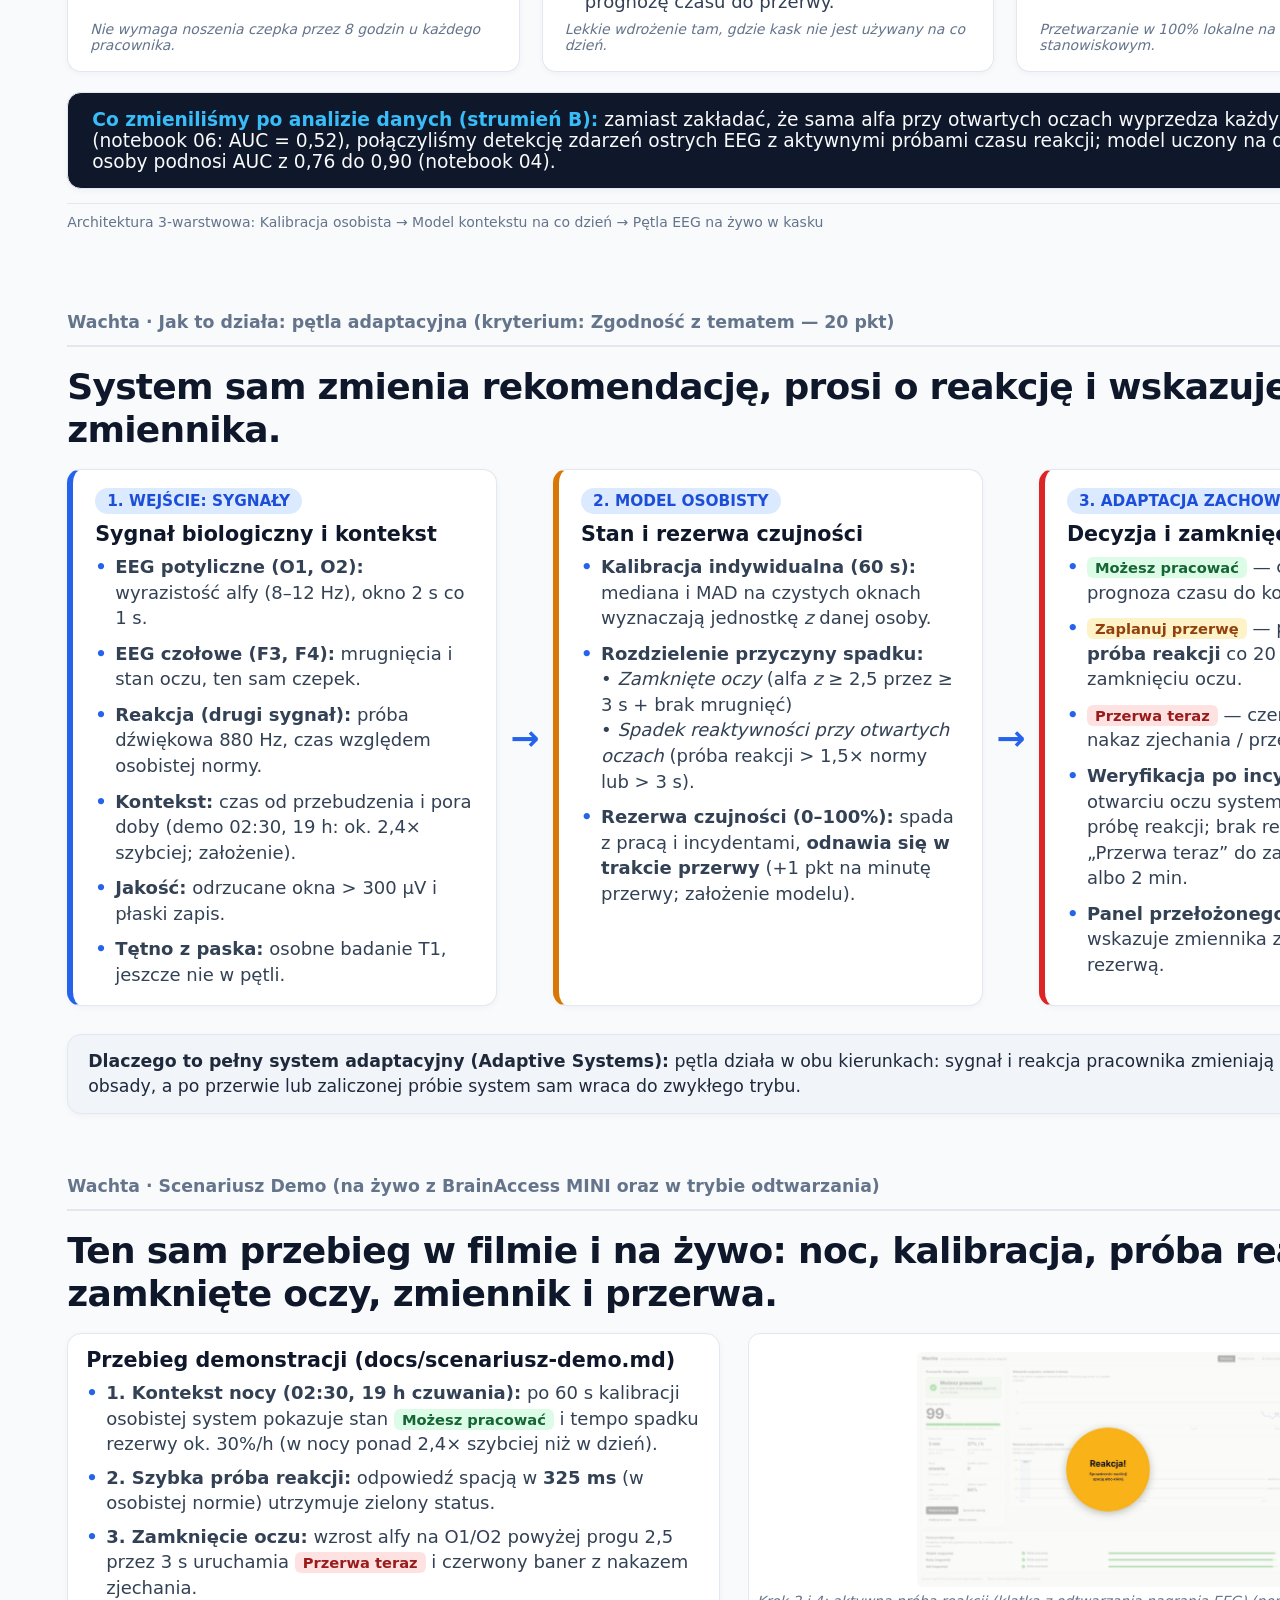
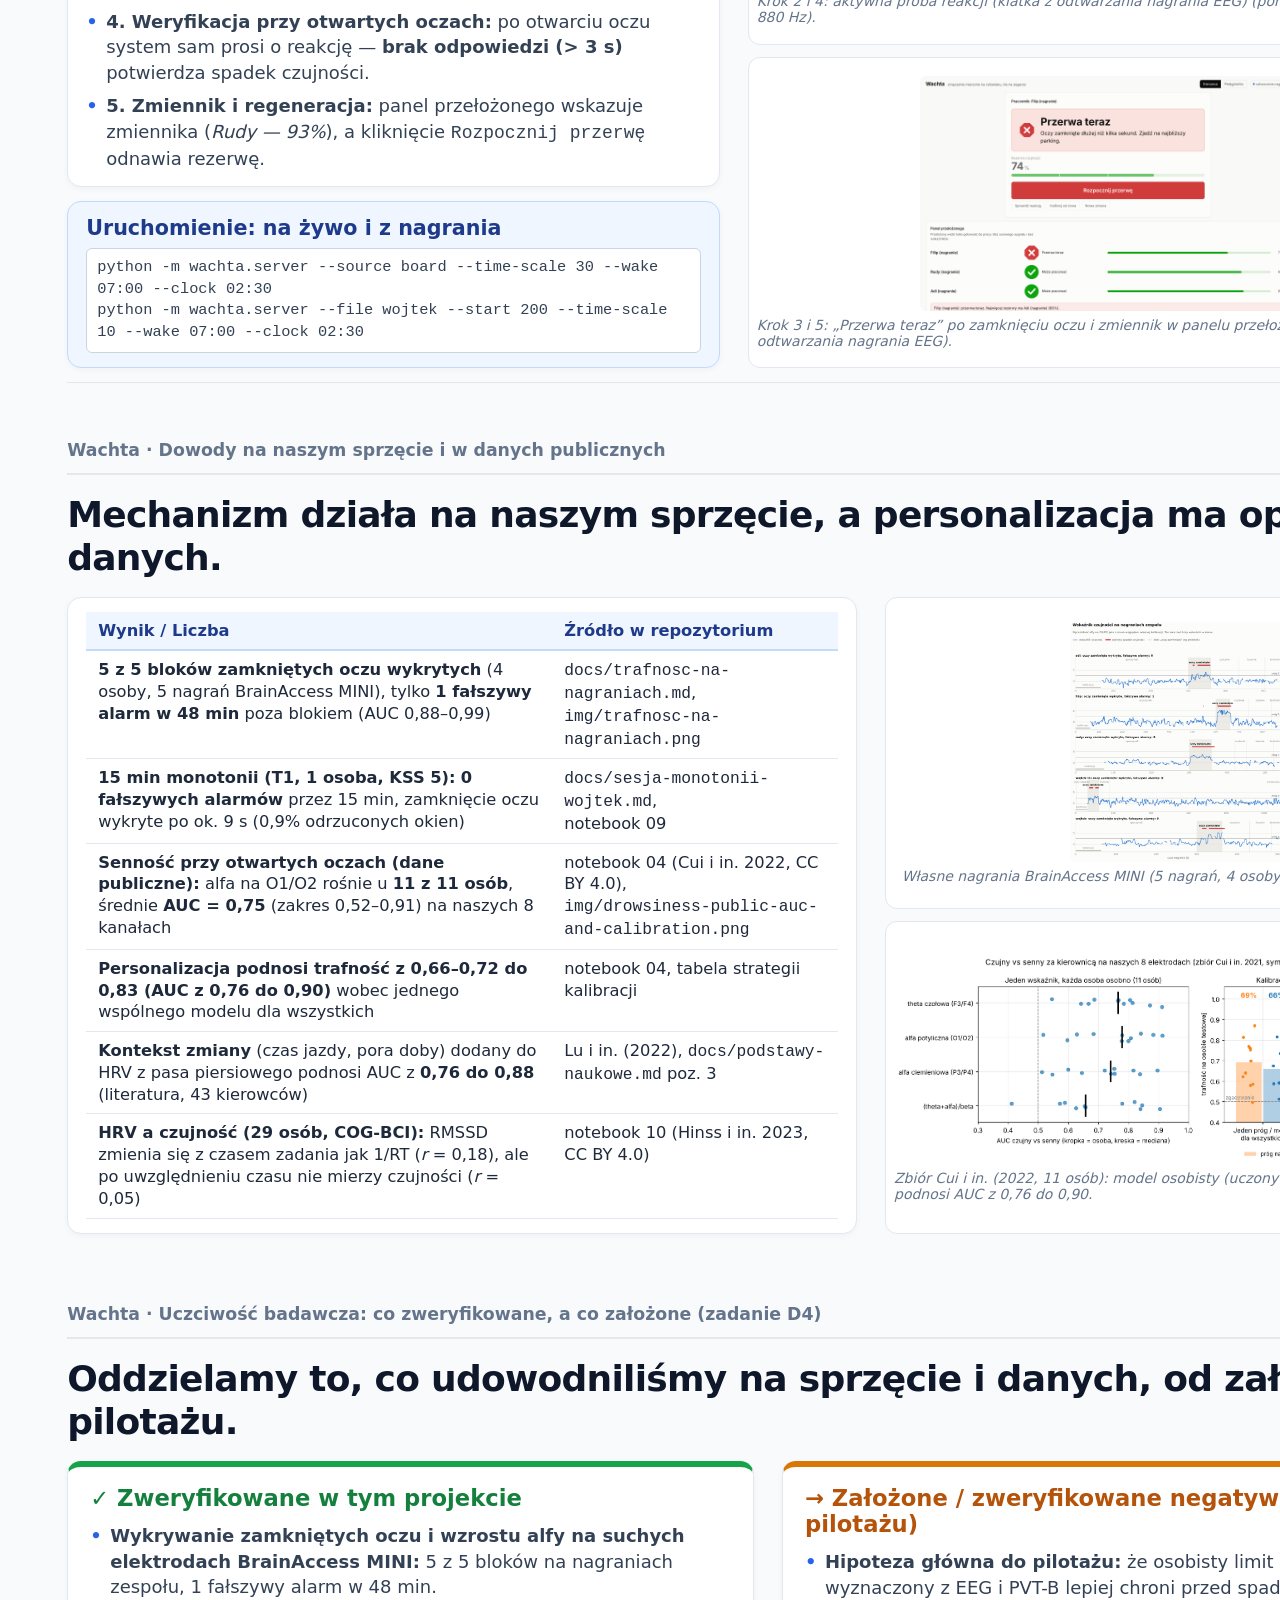
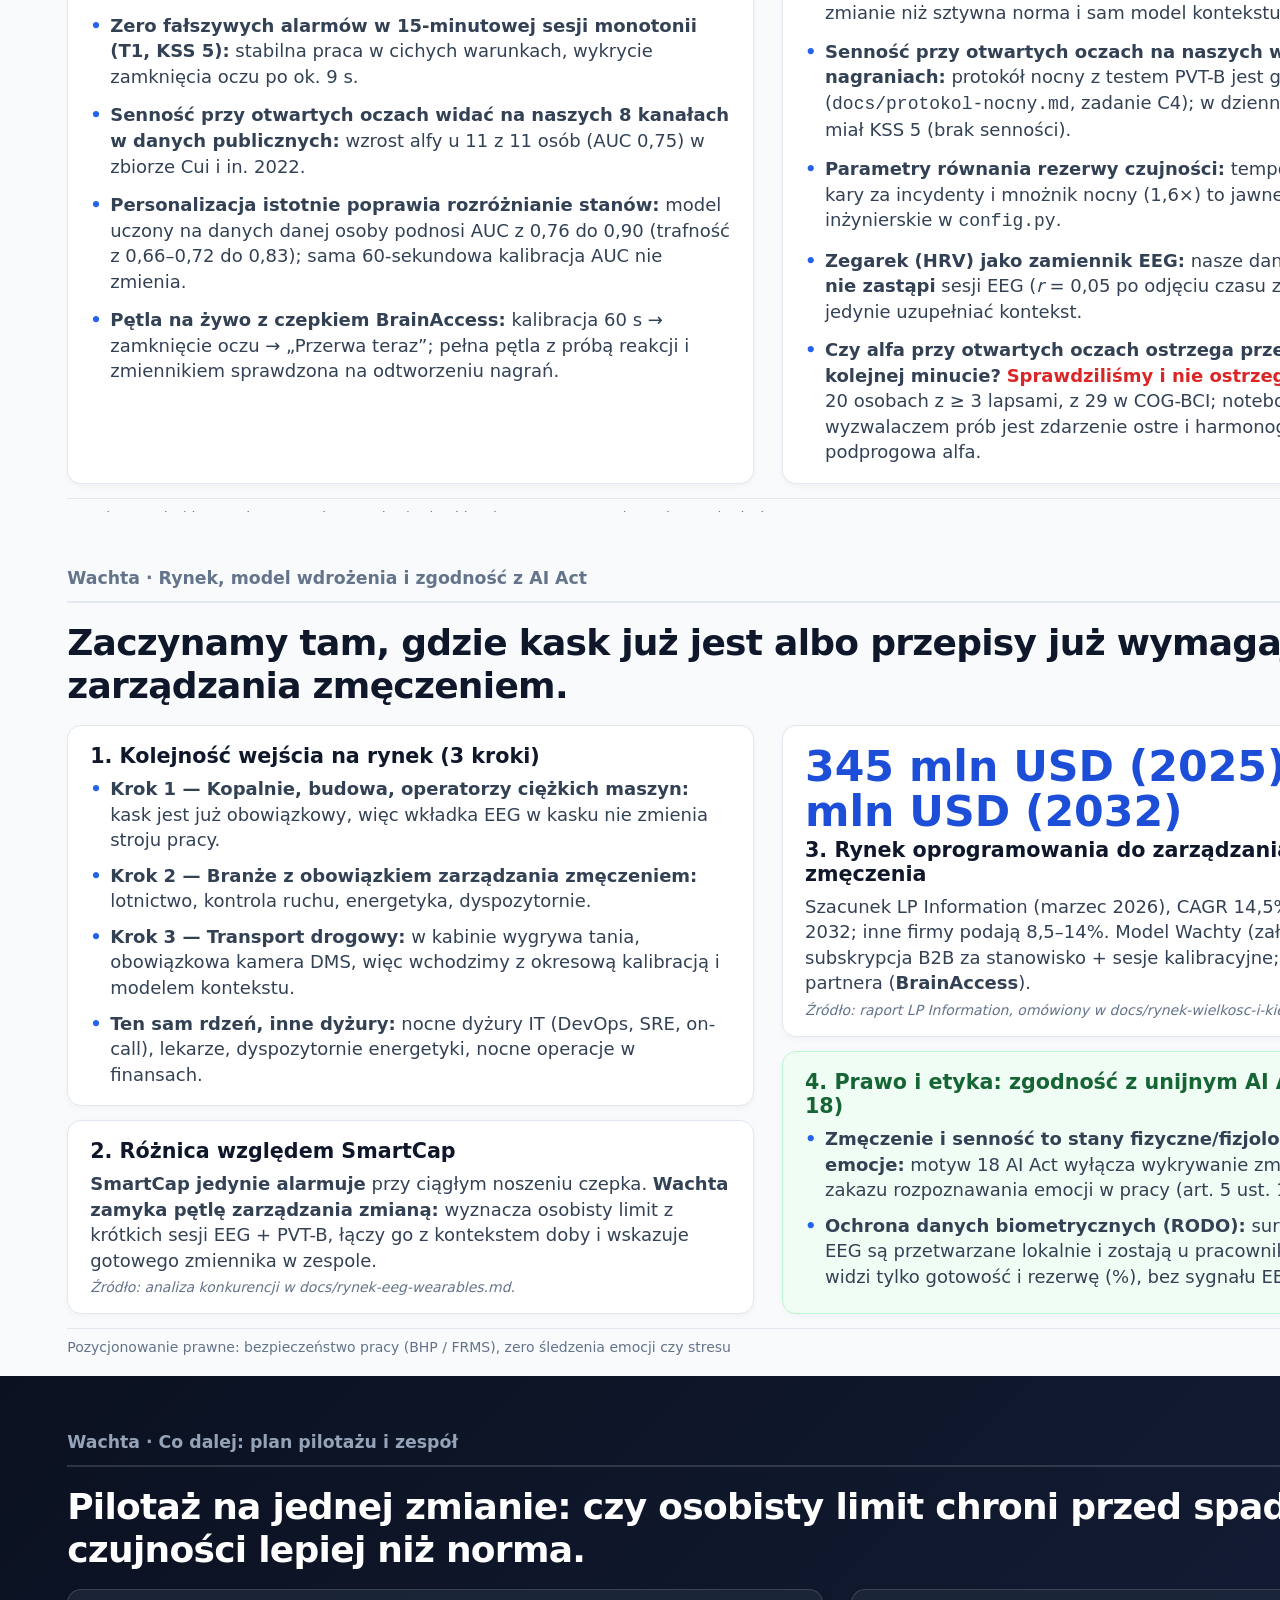
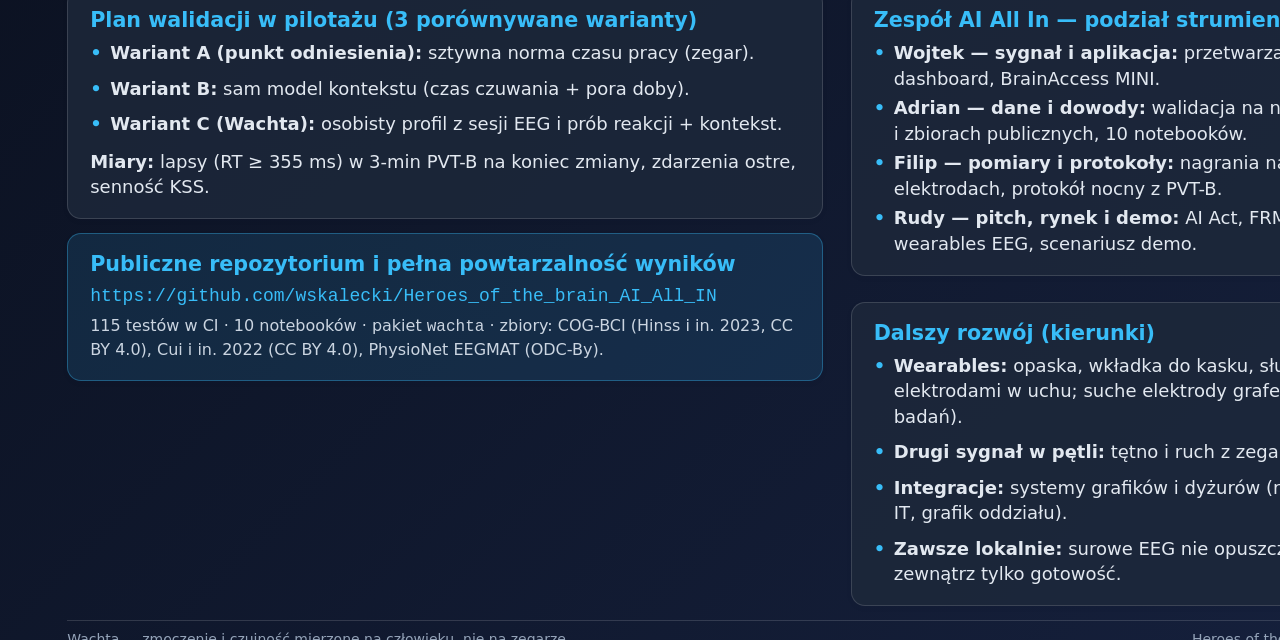
